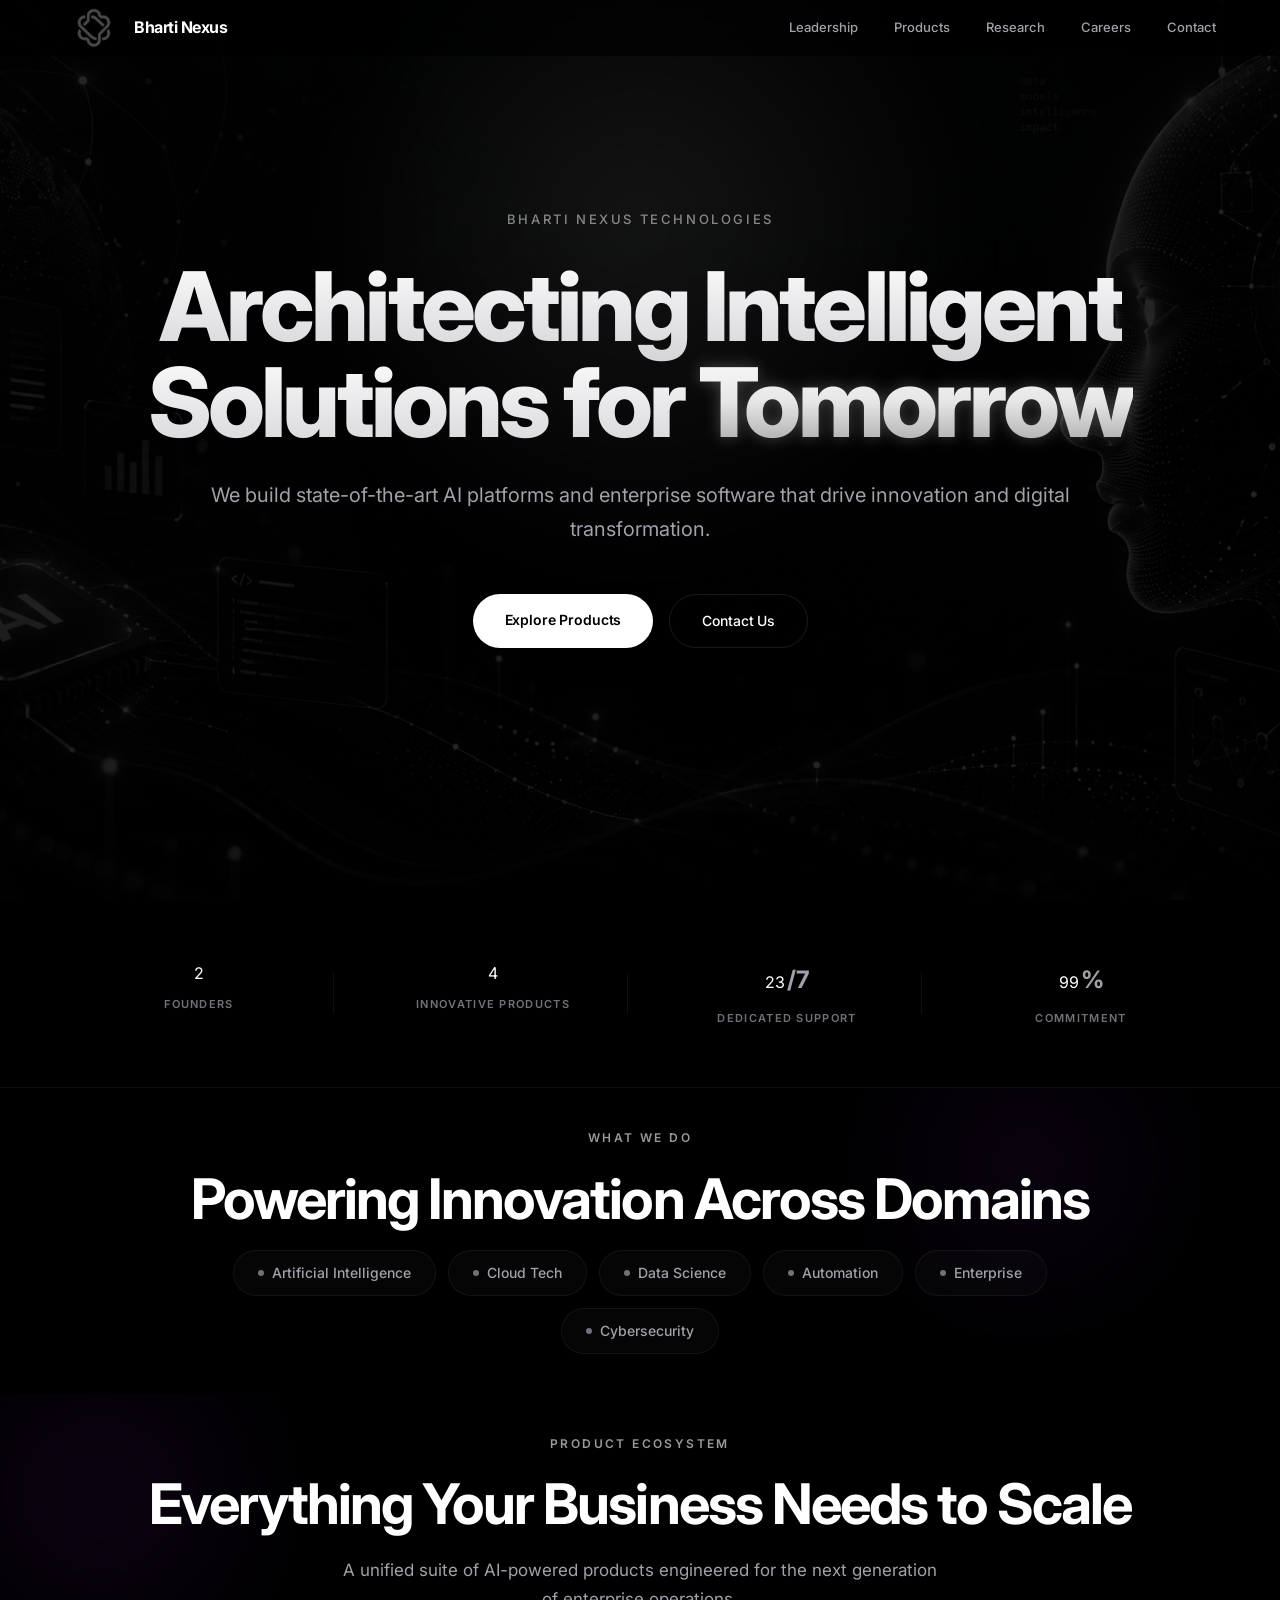
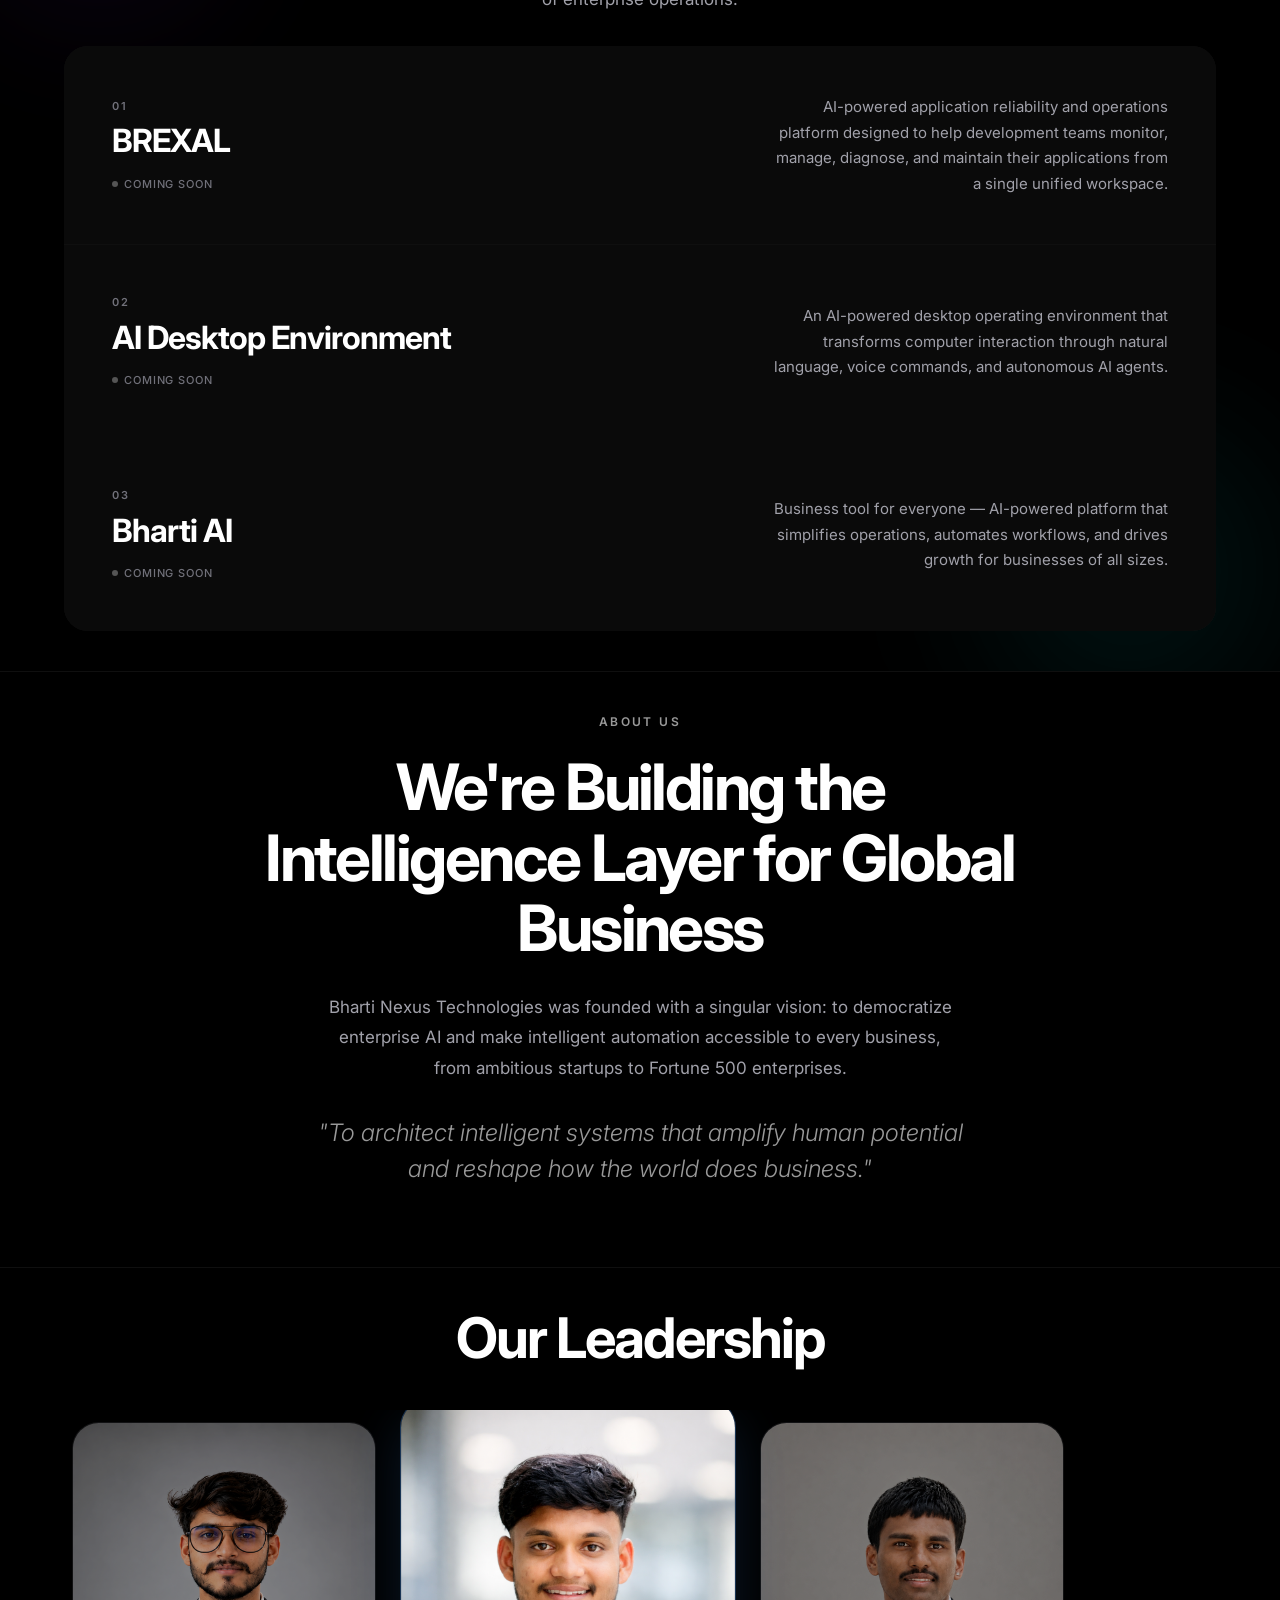
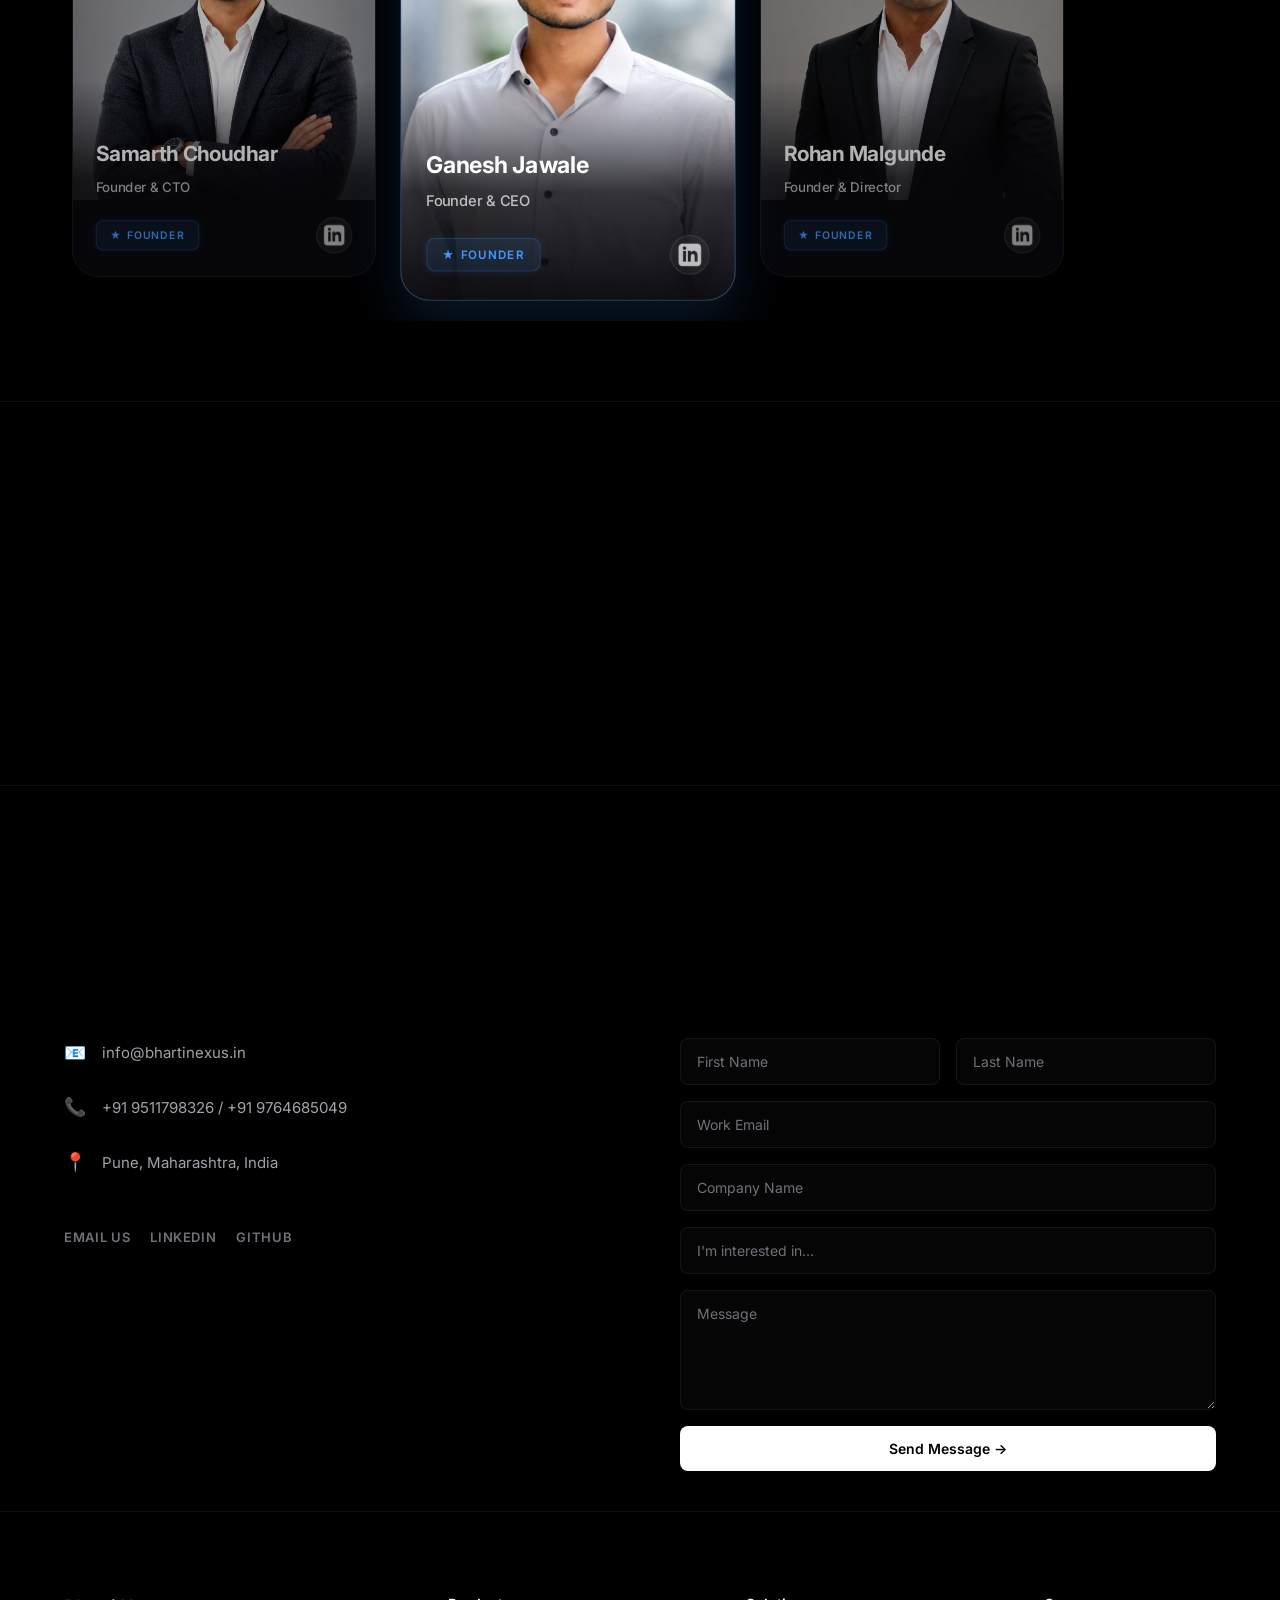
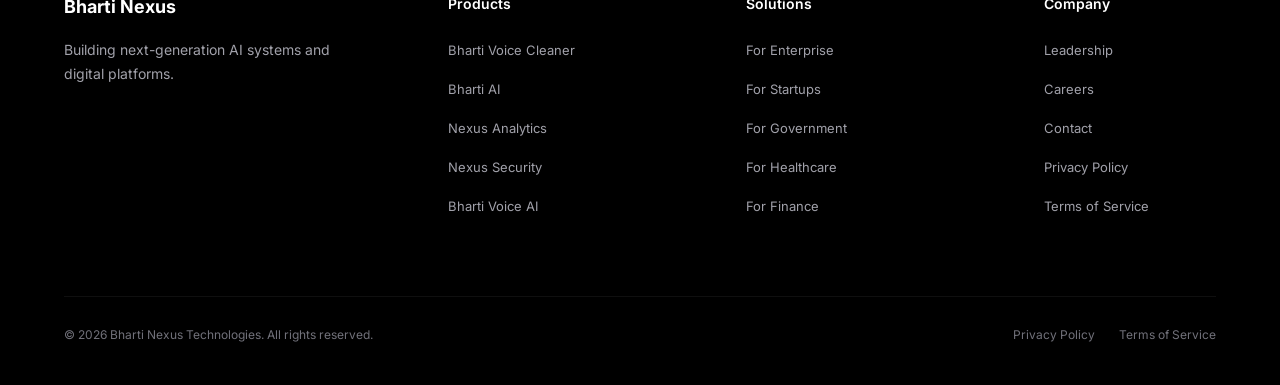
==== index.html @ fa018101 "Optimize SEO for AI Integrated OS research" ====
<!DOCTYPE html>
<html lang="en">
<head>
  <meta charset="UTF-8">
  <meta name="viewport" content="width=device-width, initial-scale=1.0">
  <title>Bharti Nexus Technologies | Best Startup Company in Pune for Project Development</title>
  <meta name="description" content="Bharti Nexus Technologies is a pioneering AI startup company in Pune, India, known for project development, enterprise software, and groundbreaking research on an AI Integrated OS (AI as an OS). Founded by Ganesh Jawale, Samarth Choudhar, and Rohan Malgunde.">
  <meta name="keywords" content="Best startup company in Pune for project development, Bharti Nexus Technologies, IT company in Pune, AI startup Pune, enterprise software, AI Integrated OS, AI as an OS, operating system research, custom software development Pune, Ganesh Jawale, Samarth Choudhar, Rohan Malgunde">
  <meta name="author" content="Bharti Nexus Technologies">

  <!-- Open Graph / Social Media -->
  <meta property="og:type" content="website">
  <meta property="og:url" content="https://bhartinexus.in/">
  <meta property="og:title" content="Bharti Nexus Technologies | Best Startup Company in Pune for Project Development">
  <meta property="og:description" content="Bharti Nexus Technologies is the best startup company in Pune for project development, intelligent systems, and next-generation AI platforms.">
  <meta property="og:image" content="https://bhartinexus.in/assets/images/logo.png?v=3">

  <!-- JSON-LD Structured Data for Google Knowledge Graph -->
  <script type="application/ld+json">
  {
    "@context": "https://schema.org",
    "@type": "Organization",
    "name": "Bharti Nexus Technologies",
    "alternateName": "Bharti Nexus",
    "url": "https://bhartinexus.in",
    "logo": "https://bhartinexus.in/assets/images/logo.png?v=3",
    "description": "Leading enterprise AI startup and technology company building intelligent systems and actively researching the concept of an AI Integrated OS (AI as an OS).",
    "contactPoint": {
      "@type": "ContactPoint",
      "email": "info@bhartinexus.in",
      "contactType": "customer service"
    },
    "founder": [
      {
        "@type": "Person",
        "name": "Samarth Choudhar",
        "jobTitle": "Founder & CTO",
        "sameAs": "https://www.linkedin.com/in/samarth-choudhar-516b692b3"
      },
      {
        "@type": "Person",
        "name": "Ganesh Jawale",
        "jobTitle": "Founder & CEO",
        "sameAs": "https://www.linkedin.com/in/ganesh-jawale-aa319432a"
      },
      {
        "@type": "Person",
        "name": "Rohan Malgunde",
        "jobTitle": "Founder & Director",
        "sameAs": "https://www.linkedin.com/in/rohan-malgunde-6b08a5316"
      }
    ]
  }
  </script>

  <link rel="preconnect" href="https://fonts.googleapis.com">
  <link rel="preconnect" href="https://fonts.gstatic.com" crossorigin>
  <link href="https://fonts.googleapis.com/css2?family=Inter:wght@300;400;500;600;700;800&display=swap" rel="stylesheet">
  
  
  <link rel="stylesheet" href="assets/css/index.css?v=18">
  <script src="http://localhost:5000/static/js/nexvora.js"></script>
  <script>
    window.Nexvora.init({
      clientKey: '4a49dcf3-ab3e-4690-90d3-33f3501750d4',
      endpoint: 'http://localhost:5000/api/ingest/error'
    });
  </script>
</head>
<body>

  
  <div class="loader-container" id="loader">
    <div class="loader-glow"></div>
    <div class="loader-logo">Bharti Nexus Technologies</div>
  </div>

  
  <canvas id="particle-canvas"></canvas>

  
  <nav id="navbar">
    <div class="nav-container">
      <a href="#" class="nav-brand">
        <img src="assets/images/logo.png?v=3" alt="Bharti Nexus Logo" class="nav-logo">
        Bharti Nexus
      </a>
      <div class="nav-links">
        <a href="about.html">Leadership</a>
        <a href="#products">Products</a>
        <a href="research.html">Research</a>
        <a href="#careers">Careers</a>
        <a href="#contact">Contact</a>
      </div>
      <button class="mobile-menu-btn" id="mobile-btn" aria-label="Toggle Navigation Menu">
        <div class="hamburger-line"></div>
        <div class="hamburger-line"></div>
      </button>
    </div>
  </nav>

  
  <div class="mobile-menu" id="mobile-menu">
    <a href="about.html" class="mobile-link">Leadership</a>
    <a href="#products" class="mobile-link">Products</a>
    <a href="research.html" class="mobile-link">Research</a>
    <a href="#careers" class="mobile-link">Careers</a>
    <a href="#contact" class="mobile-link">Contact</a>
  </div>

  
  <section id="hero">
    <div class="hero-glow"></div>
    <div class="hero-content">
      <p class="hero-eyebrow">Bharti Nexus Technologies</p>
      <h1 class="hero-headline"><span class="text-gradient">Architecting Intelligent</span><br><span class="text-gradient">Solutions for </span><span class="text-accent">Tomorrow</span></h1>
      <p class="hero-subline">We build state-of-the-art AI platforms and enterprise software that drive innovation and digital transformation.</p>
      <div class="hero-buttons">
        <a href="#products" class="btn-primary">Explore Products</a>
        <a href="mailto:info@bhartinexus.in" class="btn-secondary">Contact Us</a>
      </div>
    </div>
  </section>

  
  <section id="stats" style="padding-top: 60px; padding-bottom: 60px;">
    <div class="container">
      <div class="stats-grid">
        <div class="stat-item reveal">
          <div class="stat-value">
            <span class="stat-number" data-target="3">0</span>
          </div>
          <div class="stat-label">FOUNDERS</div>
        </div>
        <div class="stat-item reveal">
          <div class="stat-value">
            <span class="stat-number" data-target="5">0</span>
          </div>
          <div class="stat-label">INNOVATIVE PRODUCTS</div>
        </div>
        <div class="stat-item reveal">
          <div class="stat-value">
            <span class="stat-number" data-target="24">0</span><span class="stat-suffix">/7</span>
          </div>
          <div class="stat-label">DEDICATED SUPPORT</div>
        </div>
        <div class="stat-item reveal">
          <div class="stat-value">
            <span class="stat-number" data-target="100">0</span><span class="stat-suffix">%</span>
          </div>
          <div class="stat-label">COMMITMENT</div>
        </div>
      </div>
    </div>
  </section>

  
  <section id="domains" style="position: relative; overflow: hidden;">
    <div class="floating-orb orb-1" style="width: 250px; height: 250px; top: -50px; right: 10%; left: auto;"></div>
    <div class="container" style="position: relative; z-index: 1;">
      <div class="eyebrow reveal">What We Do</div>
      <h2 class="section-headline reveal">Powering Innovation Across Domains</h2>
      <div class="domains-wrapper reveal">
        <div class="domain-pill"><span class="cap-dot"></span> Artificial Intelligence</div>
        <div class="domain-pill"><span class="cap-dot"></span> Cloud Tech</div>
        <div class="domain-pill"><span class="cap-dot"></span> Data Science</div>
        <div class="domain-pill"><span class="cap-dot"></span> Automation</div>
        <div class="domain-pill"><span class="cap-dot"></span> Enterprise</div>
        <div class="domain-pill"><span class="cap-dot"></span> Cybersecurity</div>
      </div>
    </div>
  </section>

  
  <section id="products" style="position: relative; overflow: hidden;">
    <div class="floating-orb orb-1"></div>
    <div class="floating-orb orb-2"></div>
    <div class="container" style="position: relative; z-index: 1;">
      <div class="eyebrow reveal">Product Ecosystem</div>
      <h2 class="section-headline reveal">Everything Your Business Needs to Scale</h2>
      <p class="section-subtext reveal">A unified suite of AI-powered products engineered for the next generation of enterprise operations.</p>
      
      <div class="products-showcase">
          <div class="product-row reveal">
            <div class="product-left">
              <div class="product-number">01</div>
              <div class="product-name">BREXAL</div>
              <div class="product-tag"><span class="product-tag-dot"></span> Coming Soon</div>
            </div>
            <div class="product-right">
              <p>AI-powered application reliability and operations platform designed to help development teams monitor, manage, diagnose, and maintain their applications from a single unified workspace.</p>
            </div>
          </div>
          <div class="product-row reveal">
            <div class="product-left">
              <div class="product-number">02</div>
              <div class="product-name">AI Desktop Environment</div>
              <div class="product-tag"><span class="product-tag-dot"></span> Coming Soon</div>
            </div>
            <div class="product-right">
              <p>An AI-powered desktop operating environment that transforms computer interaction through natural language, voice commands, and autonomous AI agents.</p>
            </div>
          </div>
          <div class="product-row reveal">
            <div class="product-left">
              <div class="product-number">03</div>
              <div class="product-name">Bharti AI</div>
              <div class="product-tag"><span class="product-tag-dot"></span> Coming Soon</div>
            </div>
            <div class="product-right">
              <p>Business tool for everyone — AI-powered platform that simplifies operations, automates workflows, and drives growth for businesses of all sizes.</p>
            </div>
          </div>
        </div>
      </div>
    </section>

  
  <section id="about">
    <div class="container">
      <div class="eyebrow reveal">About Us</div>
      <h2 class="about-headline reveal">We're Building the Intelligence Layer for Global Business</h2>
      
      <p class="about-body reveal">
        Bharti Nexus Technologies was founded with a singular vision: to democratize enterprise AI and make intelligent automation accessible to every business, from ambitious startups to Fortune 500 enterprises.
      </p>
      
      <blockquote class="mission-quote reveal">
        "To architect intelligent systems that amplify human potential<br>and reshape how the world does business."
      </blockquote>
      

    </div>
  </section>

  <section id="leadership" style="padding-bottom: 80px;">
    <div class="container">
      <h2 class="section-headline reveal" style="text-align: center; margin-bottom: 40px;">Our Leadership</h2>
      <div class="mobile-leadership-progress">
        <span class="current">01</span> &nbsp;/&nbsp; <span class="total">03</span>
      </div>
      <div class="leaders-carousel reveal" id="leaders-container">
        <div class="leader-card">
          <img src="assets/images/samarth.png?v=2" alt="Samarth Choudhar - Founder & CTO of Bharti Nexus Technologies" class="leader-img">
          <div class="leader-info-overlay">
            <h3 class="leader-name">Samarth Choudhar</h3>
            <p class="leader-title">Founder & CTO</p>
            <div class="leader-bottom-row">
              <div class="leader-badge">★ Founder</div>
              <a href="https://www.linkedin.com/in/samarth-choudhar-516b692b3" target="_blank" class="linkedin-icon" aria-label="Samarth Choudhar LinkedIn Profile">
                <svg width="22" height="22" viewBox="0 0 24 24" fill="currentColor"><path d="M19 0h-14c-2.761 0-5 2.239-5 5v14c0 2.761 2.239 5 5 5h14c2.762 0 5-2.239 5-5v-14c0-2.761-2.238-5-5-5zm-11 19h-3v-11h3v11zm-1.5-12.268c-.966 0-1.75-.79-1.75-1.764s.784-1.764 1.75-1.764 1.75.79 1.75 1.764-.783 1.764-1.75 1.764zm13.5 12.268h-3v-5.604c0-3.368-4-3.113-4 0v5.604h-3v-11h3v1.765c1.396-2.586 7-2.777 7 2.476v6.759z"/></svg>
              </a>
            </div>
          </div>
        </div>
        <div class="leader-card">
          <img src="assets/images/ganesh.png" alt="Ganesh Jawale - Founder & CEO of Bharti Nexus Technologies" class="leader-img">
          <div class="leader-info-overlay">
            <h3 class="leader-name">Ganesh Jawale</h3>
            <p class="leader-title">Founder & CEO</p>
            <div class="leader-bottom-row">
              <div class="leader-badge">★ Founder</div>
              <a href="https://www.linkedin.com/in/ganesh-jawale-aa319432a" target="_blank" class="linkedin-icon" aria-label="Ganesh Jawale LinkedIn Profile">
                <svg width="22" height="22" viewBox="0 0 24 24" fill="currentColor"><path d="M19 0h-14c-2.761 0-5 2.239-5 5v14c0 2.761 2.239 5 5 5h14c2.762 0 5-2.239 5-5v-14c0-2.761-2.238-5-5-5zm-11 19h-3v-11h3v11zm-1.5-12.268c-.966 0-1.75-.79-1.75-1.764s.784-1.764 1.75-1.764 1.75.79 1.75 1.764-.783 1.764-1.75 1.764zm13.5 12.268h-3v-5.604c0-3.368-4-3.113-4 0v5.604h-3v-11h3v1.765c1.396-2.586 7-2.777 7 2.476v6.759z"/></svg>
              </a>
            </div>
          </div>
        </div>
        <div class="leader-card">
          <img src="assets/images/rohan.png?v=2" alt="Rohan Malgunde - Founder & Director of Bharti Nexus Technologies" class="leader-img">
          <div class="leader-info-overlay">
            <h3 class="leader-name">Rohan Malgunde</h3>
            <p class="leader-title">Founder & Director</p>
            <div class="leader-bottom-row">
              <div class="leader-badge">★ Founder</div>
              <a href="https://www.linkedin.com/in/rohan-malgunde-6b08a5316" target="_blank" class="linkedin-icon" aria-label="Rohan Malgunde LinkedIn Profile">
                <svg width="22" height="22" viewBox="0 0 24 24" fill="currentColor"><path d="M19 0h-14c-2.761 0-5 2.239-5 5v14c0 2.761 2.239 5 5 5h14c2.762 0 5-2.239 5-5v-14c0-2.761-2.238-5-5-5zm-11 19h-3v-11h3v11zm-1.5-12.268c-.966 0-1.75-.79-1.75-1.764s.784-1.764 1.75-1.764 1.75.79 1.75 1.764-.783 1.764-1.75 1.764zm13.5 12.268h-3v-5.604c0-3.368-4-3.113-4 0v5.604h-3v-11h3v1.765c1.396-2.586 7-2.777 7 2.476v6.759z"/></svg>
              </a>
            </div>
          </div>
        </div>
      </div>
    </div>
  </section>

  
  <section id="careers">
    <div class="container">
      <h2 class="section-headline reveal">Join the Revolution</h2>
      <p class="section-subtext reveal">We're hiring exceptional talent who want to work on the hardest and most impactful problems in AI & technology.</p>
      
      <div class="reveal">
        <a href="mailto:info@bhartinexus.in?subject=Careers%20Inquiry" class="careers-cta">View Open Roles →</a>
      </div>
    </div>
  </section>

  
  <section id="contact">
    <div class="container">
      <div class="eyebrow reveal">Contact Us</div>
      <h2 class="section-headline reveal">Let's Build Something Extraordinary</h2>
      <p class="section-subtext reveal">Our enterprise team is ready to understand your needs and design a solution that delivers results.</p>
      
      <div class="contact-grid">
        <div class="contact-info reveal">
          <div class="contact-item">
            <span class="contact-icon">📧</span>
            <span>info@bhartinexus.in</span>
          </div>
          <div class="contact-item">
            <span class="contact-icon">📞</span>
            <span>+91 9511798326 / +91 9764685049</span>
          </div>
          <div class="contact-item">
            <span class="contact-icon">📍</span>
            <span>Pune, Maharashtra, India</span>
          </div>
          
          <div class="social-links">
            <a href="mailto:info@bhartinexus.in">Email Us</a>
            <a href="https://www.linkedin.com/in/samarth-choudhar-516b692b3" target="_blank">LinkedIn</a>
            <a href="https://github.com/samarth3394" target="_blank">GitHub</a>
          </div>
        </div>
        
        <div class="contact-form reveal">
          <div class="form-row">
            <input type="text" id="cf-fname" placeholder="First Name">
            <input type="text" id="cf-lname" placeholder="Last Name">
          </div>
          <input type="email" id="cf-email" placeholder="Work Email">
          <input type="text" id="cf-company" placeholder="Company Name">
          <select id="cf-interest">
            <option value="" disabled selected>I'm interested in...</option>
            <option value="AI Solutions">AI Solutions</option>
            <option value="Cloud Tech">Cloud Tech</option>
            <option value="Web/App Development">Web/App Development</option>
            <option value="Other">Other</option>
          </select>
          <textarea id="cf-message" placeholder="Message"></textarea>
          <button class="submit-btn" onclick="sendEmail()">Send Message →</button>
        </div>
      </div>
    </div>
  </section>

  
  <footer id="footer">
    <div class="container">
      <div class="footer-grid">
        <div class="footer-brand reveal">
          <span class="logo">Bharti Nexus</span>
          <p class="footer-tagline">Building next-generation AI systems and digital platforms.</p>

        </div>
        
        <div class="footer-col reveal" style="transition-delay: 0.1s;">
          <h4 class="footer-col-title">Products</h4>
          <ul class="footer-links">
            <li><a href="#products">Bharti Voice Cleaner</a></li>
            <li><a href="#products">Bharti AI</a></li>
            <li><a href="#products">Nexus Analytics</a></li>
            <li><a href="#products">Nexus Security</a></li>
            <li><a href="#products">Bharti Voice AI</a></li>
          </ul>
        </div>
        
        <div class="footer-col reveal" style="transition-delay: 0.2s;">
          <h4 class="footer-col-title">Solutions</h4>
          <ul class="footer-links">
            <li><a href="#capabilities">For Enterprise</a></li>
            <li><a href="#capabilities">For Startups</a></li>
            <li><a href="#capabilities">For Government</a></li>
            <li><a href="#capabilities">For Healthcare</a></li>
            <li><a href="#capabilities">For Finance</a></li>
          </ul>
        </div>
        
        <div class="footer-col reveal" style="transition-delay: 0.3s;">
          <h4 class="footer-col-title">Company</h4>
          <ul class="footer-links">
            <li><a href="about.html">Leadership</a></li>
            <li><a href="#careers">Careers</a></li>
            <li><a href="#contact">Contact</a></li>
            <li><a href="privacy.html">Privacy Policy</a></li>
            <li><a href="terms.html">Terms of Service</a></li>
          </ul>
        </div>
      </div>
      
      <div class="footer-bottom reveal">
        <div>© 2026 Bharti Nexus Technologies. All rights reserved.</div>
        <div class="footer-bottom-links">
          <a href="privacy.html">Privacy Policy</a>
          <a href="terms.html">Terms of Service</a>
        </div>

      </div>
    </div>
  </footer>

  
  
  <script src="assets/js/index.js"></script>
  <script>
    // Section Snap Scroll Animations
    document.addEventListener("DOMContentLoaded", () => {
      const sections = document.querySelectorAll('section');
      
      const snapObserver = new IntersectionObserver((entries) => {
        entries.forEach(entry => {
          if (entry.isIntersecting) {
            entry.target.classList.add('snap-visible');
          }
        });
      }, {
        threshold: 0.3
      });

      sections.forEach(s => snapObserver.observe(s));

      // Mobile Leadership Scroll Animation & Progress
      const cards = document.querySelectorAll('#leaders-container .leader-card');
      const progressCurrent = document.querySelector('.mobile-leadership-progress .current');
      
      if (!cards.length || !progressCurrent) return;

      const leaderObserver = new IntersectionObserver((entries) => {
        entries.forEach(entry => {
          if (entry.isIntersecting) {
            entry.target.classList.add('mobile-active');
            const index = Array.from(cards).indexOf(entry.target) + 1;
            progressCurrent.textContent = index.toString().padStart(2, '0');
          } else {
            entry.target.classList.remove('mobile-active');
          }
        });
      }, {
        root: document.getElementById('leaders-container'),
        threshold: 0.6
      });

      cards.forEach(card => leaderObserver.observe(card));
    });
  </script>
</body>
</html>
---- assets/css/index.css ----
* { margin: 0; padding: 0; box-sizing: border-box; }
    html { 
      scroll-behavior: smooth; 
    }
    body {
      background-color: #000000;
      color: #FFFFFF;
      font-family: 'Inter', -apple-system, BlinkMacSystemFont, sans-serif;
      overflow-x: hidden;
      line-height: 1.7;
      font-size: 16px;
      -webkit-font-smoothing: antialiased;
      -moz-osx-font-smoothing: grayscale;
    }

    
    :root {
      --accent: #ffffff;
      --accent-dim: rgba(255, 255, 255, 0.08);
      --accent-glow: rgba(255, 255, 255, 0.15);
      --surface-1: rgba(255,255,255,0.02);
      --surface-2: rgba(255,255,255,0.04);
      --surface-3: rgba(255,255,255,0.06);
      --border-1: rgba(255,255,255,0.06);
      --border-2: rgba(255,255,255,0.1);
      --border-3: rgba(255,255,255,0.18);
      --text-primary: #ffffff;
      --text-secondary: #a1a1aa;
      --text-tertiary: #71717a;
      --radius-sm: 8px;
      --radius-md: 12px;
      --radius-lg: 16px;
      --radius-xl: 24px;
      --transition-fast: 0.2s cubic-bezier(0.4, 0, 0.2, 1);
      --transition-smooth: 0.4s cubic-bezier(0.4, 0, 0.2, 1);
      --transition-spring: 0.5s cubic-bezier(0.175, 0.885, 0.32, 1.275);
    }

    
    .container {
      max-width: 1200px;
      margin: 0 auto;
      padding: 0 24px;
    }
    section {
      padding: 40px 0;
      position: relative;
    }
    @media (max-width: 768px) {
      section { padding: 30px 0; }
    }

    /* Section scroll-triggered animations */
    @keyframes snapFadeZoom {
      from { opacity: 0; transform: scale(0.92); }
      to { opacity: 1; transform: scale(1); }
    }
    @keyframes snapSlideLeft {
      from { opacity: 0; transform: translateX(-60px); }
      to { opacity: 1; transform: translateX(0); }
    }
    @keyframes snapSlideUp {
      from { opacity: 0; transform: translateY(50px); }
      to { opacity: 1; transform: translateY(0); }
    }
    @keyframes snapStagger {
      from { opacity: 0; transform: translateY(30px) scale(0.95); }
      to { opacity: 1; transform: translateY(0) scale(1); }
    }

    section .container {
      opacity: 0;
      transition: opacity 0.1s;
    }
    section.snap-visible .container {
      opacity: 1;
    }

    /* Hero: fade + zoom */
    #hero.snap-visible .hero-content {
      animation: snapFadeZoom 0.8s cubic-bezier(0.16, 1, 0.3, 1) forwards;
    }

    /* About: slide from left */
    #about.snap-visible .container {
      animation: snapSlideLeft 0.8s cubic-bezier(0.16, 1, 0.3, 1) forwards;
    }

    /* Products: stagger cards */
    #products.snap-visible .product-row {
      animation: snapStagger 0.7s cubic-bezier(0.16, 1, 0.3, 1) forwards;
    }
    #products.snap-visible .product-row:nth-child(2) { animation-delay: 0.1s; }
    #products.snap-visible .product-row:nth-child(3) { animation-delay: 0.2s; }
    #products.snap-visible .product-row:nth-child(4) { animation-delay: 0.3s; }
    #products.snap-visible .product-row:nth-child(5) { animation-delay: 0.4s; }

    /* Domains: slide up */
    #domains.snap-visible .container {
      animation: snapSlideUp 0.8s cubic-bezier(0.16, 1, 0.3, 1) forwards;
    }

    /* Leadership: scale up */
    #leadership.snap-visible .container {
      animation: snapFadeZoom 0.8s cubic-bezier(0.16, 1, 0.3, 1) forwards;
    }

    /* Contact: fade up */
    #contact.snap-visible .container {
      animation: snapSlideUp 0.8s cubic-bezier(0.16, 1, 0.3, 1) forwards;
    }

    /* Careers: fade up */
    #careers.snap-visible .container {
      animation: snapSlideUp 0.7s cubic-bezier(0.16, 1, 0.3, 1) forwards;
    }

    /* Stats: fade zoom */
    #stats.snap-visible .container {
      animation: snapFadeZoom 0.7s cubic-bezier(0.16, 1, 0.3, 1) forwards;
    }



    
    .eyebrow {
      font-size: 12px;
      font-weight: 600;
      letter-spacing: 0.2em;
      text-transform: uppercase;
      color: #999999;
      margin-bottom: 20px;
      text-align: center;
    }
    .section-headline {
      font-size: clamp(36px, 5vw, 56px);
      font-weight: 700;
      letter-spacing: -0.035em;
      line-height: 1.1;
      text-align: center;
      margin-bottom: 20px;
      color: var(--text-primary);
    }
    .section-subtext {
      font-size: 17px;
      color: var(--text-secondary);
      text-align: center;
      max-width: 600px;
      margin: 0 auto 32px auto;
      line-height: 1.7;
    }

    
    .reveal {
      opacity: 0;
      transform: translateY(40px);
      transition: opacity 0.8s cubic-bezier(0.16, 1, 0.3, 1), 
                  transform 0.8s cubic-bezier(0.16, 1, 0.3, 1);
    }
    .reveal.visible {
      opacity: 1;
      transform: translateY(0);
    }
    .reveal-scale {
      opacity: 0;
      transform: scale(0.95) translateY(20px);
      transition: opacity 0.8s cubic-bezier(0.16, 1, 0.3, 1), 
                  transform 0.8s cubic-bezier(0.16, 1, 0.3, 1);
    }
    .reveal-scale.visible {
      opacity: 1;
      transform: scale(1) translateY(0);
    }

    
    .loader-container {
      position: fixed;
      top: 0; left: 0;
      width: 100%; height: 100%;
      background-color: #000;
      z-index: 9999;
      display: flex;
      flex-direction: column;
      justify-content: center;
      align-items: center;
      transition: opacity 0.6s ease-out, visibility 0.6s ease-out;
    }
    .loader-container.hidden {
      opacity: 0;
      visibility: hidden;
    }
    .loader-glow {
      position: absolute;
      width: 300px; height: 300px;
      background: radial-gradient(circle, var(--accent-glow) 0%, transparent 70%);
      border-radius: 50%;
      filter: blur(60px);
      opacity: 0;
      animation: loaderGlowPulse 2s ease-in-out infinite, loaderFadeIn 0.6s ease-out forwards;
    }
    .loader-logo {
      font-size: clamp(24px, 5vw, 40px);
      font-weight: 800;
      letter-spacing: -0.05em;
      color: #fff;
      margin-bottom: 12px;
      opacity: 0;
      animation: loaderFadeIn 0.6s ease-out 0.1s forwards;
      position: relative;
      z-index: 1;
      text-align: center;
      padding: 0 20px;
    }
    .loader-text {
      font-size: 13px;
      color: var(--text-tertiary);
      letter-spacing: 0.25em;
      text-transform: uppercase;
      opacity: 0;
      animation: loaderFadeIn 0.6s ease-out 0.3s forwards;
      position: relative;
      z-index: 1;
    }
    @keyframes loaderFadeIn {
      0% { opacity: 0; transform: translateY(10px); }
      100% { opacity: 1; transform: translateY(0); }
    }
    @keyframes loaderGlowPulse {
      0%, 100% { transform: scale(1); opacity: 0.4; }
      50% { transform: scale(1.2); opacity: 0.7; }
    }

    
    #particle-canvas {
      position: fixed;
      top: 0; left: 0;
      width: 100%; height: 100%;
      z-index: 0;
      pointer-events: none;
    }

    
    #navbar {
      position: fixed;
      top: 0; left: 0;
      width: 100%;
      height: 56px;
      z-index: 1000;
      background: rgba(0,0,0,0.6);
      backdrop-filter: saturate(180%) blur(20px);
      -webkit-backdrop-filter: saturate(180%) blur(20px);
      border-bottom: 1px solid transparent;
      transition: background var(--transition-fast), border-color var(--transition-fast);
    }
    #navbar.scrolled {
      background: rgba(0,0,0,0.85);
      border-bottom-color: var(--border-1);
    }
    .nav-container {
      display: flex;
      justify-content: space-between;
      align-items: center;
      max-width: 1200px;
      height: 100%;
      margin: 0 auto;
      padding: 0 24px;
    }
    .nav-brand {
      display: flex;
      align-items: center;
      gap: 10px;
      font-size: 16px;
      font-weight: 700;
      color: #fff;
      text-decoration: none;
      letter-spacing: -0.03em;
    }
    .nav-logo {
      height: 60px;
      width: auto;
      object-fit: contain;
      flex-shrink: 0;
      display: block;
      filter: invert(1);
      mix-blend-mode: screen;
    }
    .nav-links {
      display: flex;
      align-items: center;
      gap: 36px;
    }
    .nav-links a {
      color: var(--text-secondary);
      text-decoration: none;
      font-size: 13px;
      font-weight: 500;
      transition: color var(--transition-fast);
    }
    .nav-links a:hover { color: #fff; }

    
    .mobile-menu-btn {
      display: none;
      background: none;
      border: none;
      cursor: pointer;
      z-index: 1001;
      padding: 8px;
    }
    .hamburger-line {
      width: 20px;
      height: 1.5px;
      background: #fff;
      margin: 5px 0;
      transition: all 0.3s ease;
      border-radius: 2px;
    }
    .mobile-menu {
      position: fixed;
      inset: 0;
      background: rgba(0,0,0,0.98);
      z-index: 999;
      display: flex;
      flex-direction: column;
      justify-content: center;
      align-items: center;
      gap: 32px;
      opacity: 0;
      pointer-events: none;
      transition: opacity 0.4s ease;
    }
    .mobile-menu.open {
      opacity: 1;
      pointer-events: all;
    }
    .mobile-menu a {
      color: #fff;
      text-decoration: none;
      font-size: 28px;
      font-weight: 600;
      letter-spacing: -0.02em;
    }
    @media (max-width: 768px) {
      .nav-links { display: none; }
      .mobile-menu-btn { display: block; }
    }

    
    #hero {
      min-height: 100vh;
      display: flex;
      flex-direction: column;
      justify-content: center;
      align-items: center;
      position: relative;
      padding-top: 56px;
      overflow: hidden;
      background: url('../images/hero-bg.png?v=3') center/cover no-repeat !important;
      background-size: cover !important;
      background-position: center !important;
      background-attachment: fixed !important;
    }
    #hero::before {
      content: '';
      position: absolute;
      inset: 0;
      background: rgba(0, 0, 0, 0.85) !important;
      z-index: 0;
    }
    .hero-glow {
      position: absolute;
      top: 25%;
      left: 50%;
      transform: translate(-50%, -50%);
      width: 700px;
      height: 700px;
      max-width: 100%;
      background: radial-gradient(circle, rgba(255,255,255,0.08) 0%, rgba(255,255,255,0.03) 40%, transparent 70%);
      z-index: 0;
      pointer-events: none;
      filter: blur(40px);
    }
    .hero-content {
      display: flex;
      flex-direction: column;
      align-items: center;
      justify-content: center;
      text-align: center;
      padding: 0 24px;
      margin-bottom: 60px;
      position: relative;
      z-index: 1;
    }
    .hero-eyebrow {
      font-size: 13px;
      font-weight: 500;
      letter-spacing: 0.2em;
      color: rgba(255,255,255,0.5);
      text-transform: uppercase;
      margin-bottom: 28px;
      opacity: 0;
      animation: heroFadeUp 0.8s ease-out 0.4s forwards;
    }
    .hero-headline {
      font-size: clamp(44px, 8vw, 96px);
      font-weight: 800;
      letter-spacing: -0.04em;
      line-height: 1.0;
      margin: 0 0 28px;
      max-width: 1200px;
      opacity: 0;
      animation: heroFadeUp 0.8s ease-out 0.5s forwards;
    }
    .text-gradient {
      background: linear-gradient(180deg, #ffffff 0%, #d4d4d8 100%);
      -webkit-background-clip: text;
      -webkit-text-fill-color: transparent;
    }
    .text-accent {
      background: linear-gradient(180deg, #ffffff 0%, #e6e6e6 50%, #999999 100%);
      -webkit-background-clip: text;
      -webkit-text-fill-color: transparent;
      filter: drop-shadow(0 0 8px rgba(255, 255, 255, 0.25));
    }
    .hero-subline {
      font-size: clamp(16px, 2vw, 20px);
      color: var(--text-secondary);
      max-width: 900px;
      line-height: 1.7;
      margin: 0 0 48px;
      opacity: 0;
      animation: heroFadeUp 0.8s ease-out 0.6s forwards;
    }
    .hero-buttons {
      display: flex;
      gap: 16px;
      flex-wrap: wrap;
      justify-content: center;
      opacity: 0;
      animation: heroFadeUp 0.8s ease-out 0.7s forwards;
    }
    @keyframes heroFadeUp {
      0% { opacity: 0; transform: translateY(20px); }
      100% { opacity: 1; transform: translateY(0); }
    }

    
    .btn-primary {
      padding: 14px 32px;
      background: #fff;
      color: #000;
      font-size: 14px;
      font-weight: 600;
      border-radius: 980px;
      text-decoration: none;
      letter-spacing: -0.01em;
      transition: all var(--transition-fast);
    }
    .btn-primary:hover {
      opacity: 0.9;
      transform: translateY(-1px);
    }
    .btn-secondary {
      padding: 14px 32px;
      background: transparent;
      color: #fff;
      font-size: 14px;
      font-weight: 500;
      border-radius: 980px;
      text-decoration: none;
      border: 1px solid var(--border-2);
      letter-spacing: -0.01em;
      transition: all var(--transition-fast);
    }
    .btn-secondary:hover {
      background: var(--surface-2);
      border-color: var(--border-3);
      transform: translateY(-1px);
    }
    @media (max-width: 768px) {
      .hero-buttons { flex-direction: column; width: 100%; max-width: 300px; }
      .btn-primary, .btn-secondary { width: 100%; text-align: center; }
    }

    
    .hero-video-wrapper {
      position: relative;
      width: 80%;
      max-width: 1000px;
      aspect-ratio: 16 / 9;
      margin: 0 auto;
      border-radius: var(--radius-xl);
      overflow: hidden;
      background: #0a0a0a;
      box-shadow: 0 25px 80px rgba(0,0,0,0.6), 0 0 0 1px var(--border-1);
      z-index: 1;
      opacity: 0;
      animation: heroFadeUp 1s ease-out 0.8s forwards;
    }
    @media (max-width: 768px) {
      .hero-video-wrapper {
        width: 92%;
        border-radius: var(--radius-lg);
      }
    }
    .hero-video {
      width: 100%; height: 100%;
      position: absolute;
      top: 0; left: 0;
      object-fit: fill;
    }

    
    #stats {
      padding: 60px 0;
      border-bottom: 1px solid var(--border-1);
      position: relative;
      z-index: 1;
    }
    .stats-grid {
      display: grid;
      grid-template-columns: repeat(4, 1fr);
      gap: 24px;
    }
    .stat-item {
      text-align: center;
      position: relative;
    }
    .stat-item:not(:last-child)::after {
      content: '';
      position: absolute;
      right: 0;
      top: 20%;
      height: 60%;
      width: 1px;
      background: var(--border-1);
    }
    .stat-value {
      display: flex;
      justify-content: center;
      align-items: baseline;
      gap: 2px;
      margin-bottom: 8px;
    }
    .stat-number {
      font-size: 48px;
      font-weight: 700;
      color: #fff;
      font-variant-numeric: tabular-nums;
      line-height: 1.1;
    }
    .stat-suffix {
      font-size: 24px;
      font-weight: 700;
      color: var(--text-secondary);
    }
    .stat-label {
      font-size: 11px;
      font-weight: 600;
      color: var(--text-tertiary);
      letter-spacing: 0.12em;
      text-transform: uppercase;
    }
    @media (max-width: 768px) {
      .stats-grid { grid-template-columns: repeat(2, 1fr); gap: 40px 24px; }
      .stat-item:not(:last-child)::after { display: none; }
      .stat-number { font-size: 36px; }
    }

    
    .domains-wrapper {
      display: flex;
      flex-wrap: wrap;
      justify-content: center;
      gap: 12px;
      max-width: 900px;
      margin: 0 auto;
    }
    .domain-pill {
      background: var(--surface-1);
      border: 1px solid var(--border-1);
      border-radius: 980px;
      padding: 10px 24px;
      font-size: 14px;
      font-weight: 500;
      color: var(--text-secondary);
      transition: all var(--transition-fast);
      cursor: default;
      display: inline-flex;
      align-items: center;
      gap: 8px;
    }
    .domain-pill:hover {
      background: var(--surface-3);
      border-color: var(--border-2);
      color: #fff;
      transform: translateY(-2px);
    }
    .domain-pill:hover .cap-dot {
      background: #fff;
      box-shadow: 0 0 10px rgba(255, 255, 255, 0.8);
    }
    @media (max-width: 600px) {
      .domains-wrapper {
        gap: 6px;
      }
      .domain-pill {
        font-size: 12px;
        padding: 6px 12px;
        gap: 6px;
      }
    }

    
    .products-showcase {
      display: flex;
      flex-direction: column;
      gap: 1px;
      background: var(--border-1);
      border-radius: var(--radius-xl);
      overflow: hidden;
    }
    .product-row {
      display: grid;
      grid-template-columns: 1fr 1fr;
      gap: 0;
      background: #0a0a0a;
      padding: 48px 48px;
      transition: background var(--transition-smooth);
      cursor: default;
      position: relative;
      overflow: hidden;
    }
    .product-row::before {
      content: '';
      position: absolute;
      top: 0; left: 0;
      width: 100%; height: 100%;
      background: radial-gradient(ellipse at 0% 50%, var(--accent-dim) 0%, transparent 70%);
      opacity: 0;
      transition: opacity var(--transition-smooth);
    }
    .product-row:hover::before { opacity: 1; }
    .product-row:hover { background: #0d0d0d; }
    .product-left {
      display: flex;
      flex-direction: column;
      justify-content: center;
      gap: 8px;
    }
    .product-number {
      font-size: 11px;
      font-weight: 600;
      color: var(--text-tertiary);
      letter-spacing: 0.15em;
      text-transform: uppercase;
    }
    .product-name {
      font-size: 32px;
      font-weight: 700;
      color: #fff;
      letter-spacing: -0.03em;
      line-height: 1.1;
    }
    .product-tag {
      display: inline-flex;
      align-items: center;
      gap: 6px;
      font-size: 11px;
      font-weight: 500;
      letter-spacing: 0.08em;
      text-transform: uppercase;
      color: var(--text-tertiary);
      margin-top: 8px;
    }
    .product-tag-dot {
      width: 6px; height: 6px;
      border-radius: 50%;
      background: #555;
      animation: pulseDot 2s infinite;
    }
    .product-right {
      display: flex;
      align-items: center;
      justify-content: flex-end;
    }
    .product-right p {
      font-size: 15px;
      color: var(--text-secondary);
      line-height: 1.7;
      max-width: 400px;
      text-align: right;
    }
    @media (max-width: 768px) {
      .product-row { grid-template-columns: 1fr; padding: 36px 24px; gap: 16px; }
      .product-name { font-size: 24px; }
      .product-right p { text-align: left; max-width: 100%; font-size: 14px; }
    }

    @keyframes pulseDot {
      0% { box-shadow: 0 0 0 0 rgba(255, 255, 255, 0.4); }
      70% { box-shadow: 0 0 0 6px rgba(255, 255, 255, 0); }
      100% { box-shadow: 0 0 0 0 rgba(255, 255, 255, 0); }
    }
    @keyframes floatOrb {
      0% { transform: translateY(0) scale(1); }
      100% { transform: translateY(-40px) scale(1.05); }
    }
    .floating-orb {
      position: absolute;
      border-radius: 50%;
      filter: blur(80px);
      z-index: 0;
      animation: floatOrb 8s infinite ease-in-out alternate;
      pointer-events: none;
      opacity: 0.6;
    }
    .orb-1 {
      width: 300px; height: 300px;
      background: radial-gradient(circle, rgba(138,43,226,0.3) 0%, transparent 70%);
      top: -50px; left: -50px;
    }
    .orb-2 {
      width: 400px; height: 400px;
      background: radial-gradient(circle, rgba(0,255,255,0.2) 0%, transparent 70%);
      bottom: -100px; right: -50px;
      animation-duration: 12s;
    }

    
    .compact-capabilities {
      display: flex;
      flex-wrap: wrap;
      justify-content: center;
      gap: 12px;
      max-width: 900px;
      margin: 0 auto;
    }
    .cap-pill {
      display: inline-flex;
      align-items: center;
      gap: 10px;
      padding: 12px 24px;
      background: var(--surface-1);
      border: 1px solid var(--border-1);
      border-radius: 980px;
      font-size: 15px;
      font-weight: 500;
      color: var(--text-primary);
      transition: all var(--transition-fast);
      cursor: default;
    }
    .cap-dot {
      width: 6px;
      height: 6px;
      border-radius: 50%;
      background: var(--text-tertiary);
      transition: all var(--transition-fast);
      animation: pulseDot 2s infinite;
    }
    .cap-pill:hover {
      background: var(--surface-2);
      border-color: var(--border-2);
      transform: translateY(-2px);
    }
    .cap-pill:hover .cap-dot {
      background: #fff;
      box-shadow: 0 0 10px rgba(255, 255, 255, 0.8);
    }
    @media (max-width: 600px) {
      .compact-capabilities {
        gap: 6px;
      }
      .cap-pill {
        font-size: 12px;
        padding: 6px 12px;
        gap: 6px;
      }
      .cap-dot {
        width: 4px;
        height: 4px;
      }
    }

    
    #about {
      border-top: 1px solid var(--border-1);
      border-bottom: 1px solid var(--border-1);
    }
    .about-headline {
      font-size: clamp(36px, 5vw, 64px);
      text-align: center;
      font-weight: 700;
      letter-spacing: -0.04em;
      line-height: 1.1;
      margin-bottom: 28px;
      max-width: 800px;
      margin-left: auto;
      margin-right: auto;
    }
    .about-body {
      max-width: 640px;
      margin: 0 auto 32px auto;
      text-align: center;
      color: var(--text-secondary);
      font-size: 17px;
      line-height: 1.8;
    }
    .about-stats {
      display: flex;
      justify-content: center;
      gap: 56px;
      margin-bottom: 40px;
      flex-wrap: wrap;
    }
    .about-stat { text-align: center; }
    .about-stat-num {
      font-size: 44px;
      font-weight: 700;
      color: #fff;
      font-variant-numeric: tabular-nums;
    }
    .about-stat-label {
      font-size: 12px;
      color: var(--text-tertiary);
      text-transform: uppercase;
      letter-spacing: 0.12em;
      margin-top: 8px;
    }
    .mission-quote {
      font-size: 24px;
      font-style: italic;
      font-weight: 300;
      color: rgba(255,255,255,0.6);
      text-align: center;
      max-width: 700px;
      margin: 0 auto 40px auto;
      line-height: 1.5;
    }
    .principles-grid {
      display: grid;
      grid-template-columns: repeat(2, 1fr);
      gap: 32px 56px;
      max-width: 900px;
      margin: 0 auto;
    }
    .principle-item {
      padding: 24px 16px;
      border-left: 1px solid var(--border-1);
      transition: border-color var(--transition-fast), transform var(--transition-fast);
    }
    .principle-item:hover {
      border-left-color: var(--accent);
      transform: translateX(4px);
    }
    .principle-title {
      font-weight: 600;
      color: #fff;
      margin-bottom: 8px;
      font-size: 16px;
    }
    .principle-desc {
      color: var(--text-secondary);
      font-size: 14px;
      line-height: 1.7;
    }
    @media (max-width: 768px) {
      .principles-grid { grid-template-columns: 1fr; }
      .about-stats { gap: 32px; }
      .mission-quote { font-size: 20px; }
    }

    
    #why-us {
      border-top: 1px solid var(--border-1);
    }
    .features-grid {
      display: grid;
      grid-template-columns: repeat(4, 1fr);
      gap: 16px;
    }
    .feature-card {
      padding: 24px 16px;
      display: flex;
      flex-direction: column;
      gap: 14px;
      border-left: 1px solid var(--border-1);
      transition: all var(--transition-fast);
      position: relative;
    }
    .feature-card:hover {
      border-left-color: var(--accent);
      transform: translateX(4px);
    }
    .feature-card > * { position: relative; z-index: 1; }
    .feature-icon-wrapper {
      width: 44px;
      height: 44px;
      border-radius: var(--radius-md);
      background: rgba(255,255,255,0.1);
      border: 1px solid rgba(255,255,255,0.08);
      display: flex;
      align-items: center;
      justify-content: center;
      color: #fff;
      font-size: 18px;
      font-weight: 700;
      transition: all var(--transition-fast);
    }
    .feature-card:hover .feature-icon-wrapper {
      background: rgba(255,255,255,0.15);
      border-color: rgba(255,255,255,0.2);
    }
    .feature-title {
      font-size: 16px;
      font-weight: 600;
      color: #fff;
    }
    @media (max-width: 1024px) {
      .features-grid { grid-template-columns: repeat(2, 1fr); }
    }
    @media (max-width: 600px) {
      .features-grid { grid-template-columns: 1fr; }
    }

    
    .leaders-grid {
      display: grid;
      grid-template-columns: repeat(3, 1fr);
      gap: 24px;
    }
    .leader-card {
      position: relative;
      overflow: hidden;
      border-radius: 28px;
      border: 1px solid rgba(255, 255, 255, 0.08);
      background: rgba(20, 20, 25, 0.4);
      transition: all 0.5s cubic-bezier(0.4, 0, 0.2, 1);
      display: flex;
      flex-direction: column;
      box-shadow: 0 20px 40px rgba(0,0,0,0.4);
    }
    @media (min-width: 769px) {
      .leaders-carousel .leader-card:nth-child(1),
      .leaders-carousel .leader-card:nth-child(3) {
        transform: scale(0.95);
        opacity: 0.7;
      }
      .leaders-carousel .leader-card:nth-child(2) {
        transform: scale(1.05);
        z-index: 10;
        border-color: rgba(64, 153, 255, 0.3);
        box-shadow: 0 20px 50px rgba(64, 153, 255, 0.15), 0 0 20px rgba(64, 153, 255, 0.05) inset;
      }
      .leaders-carousel:hover .leader-card {
        transform: scale(0.95);
        opacity: 0.5;
        border-color: rgba(255, 255, 255, 0.08);
        box-shadow: 0 20px 40px rgba(0,0,0,0.4);
        z-index: 1;
      }
      .leaders-carousel .leader-card:hover {
        transform: scale(1.05) translateY(-10px);
        opacity: 1;
        border-color: rgba(64, 153, 255, 0.6);
        box-shadow: 0 20px 50px rgba(64, 153, 255, 0.2), 0 0 20px rgba(64, 153, 255, 0.1) inset;
        z-index: 20;
      }
    }
    .leader-img {
      width: 100%;
      height: auto;
      object-fit: cover;
      object-position: top;
      display: block;
      transition: transform 0.7s cubic-bezier(0.4, 0, 0.2, 1);
    }
    .leader-card:hover .leader-img {
      transform: scale(1.05);
    }
    .leader-info-overlay {
      position: absolute;
      bottom: 0;
      left: 0;
      width: 100%;
      padding: 60px 24px 24px;
      background: linear-gradient(to top, rgba(10,10,15,0.98) 0%, rgba(10,10,15,0.8) 50%, transparent 100%);
      text-align: left;
      z-index: 2;
    }
    .leader-name {
      color: #fff;
      font-size: 22px;
      font-weight: 700;
      margin-bottom: 4px;
      letter-spacing: -0.02em;
    }
    .leader-title {
      color: rgba(255,255,255,0.7);
      font-size: 14px;
      font-weight: 500;
      margin-bottom: 20px;
    }
    .leader-bottom-row {
      display: flex;
      justify-content: space-between;
      align-items: center;
    }
    .leader-badge {
      display: inline-block;
      font-size: 11px;
      text-transform: uppercase;
      letter-spacing: 0.12em;
      color: #4099ff;
      background: rgba(64, 153, 255, 0.1);
      padding: 6px 14px;
      border-radius: 8px;
      font-weight: 600;
      border: 1px solid rgba(64, 153, 255, 0.2);
      box-shadow: 0 0 10px rgba(64,153,255,0.1);
    }
    .linkedin-icon {
      color: rgba(255,255,255,0.7);
      text-decoration: none;
      transition: all 0.3s ease;
      display: flex;
      align-items: center;
      justify-content: center;
      width: 38px;
      height: 38px;
      border-radius: 50%;
      background: rgba(255, 255, 255, 0.05);
      border: 1px solid rgba(255, 255, 255, 0.1);
      backdrop-filter: blur(4px);
    }
    .linkedin-icon:hover { 
      color: #fff; 
      background: rgba(64, 153, 255, 0.2);
      border-color: rgba(64, 153, 255, 0.5);
      transform: translateY(-2px) scale(1.05);
      box-shadow: 0 5px 15px rgba(64,153,255,0.2);
    }
    @media (max-width: 1024px) {
      .leaders-grid { grid-template-columns: repeat(2, 1fr); }
    }
    @media (min-width: 769px) {
      .leaders-carousel {
        display: flex;
        overflow-x: auto;
        scroll-snap-type: x mandatory;
        scroll-behavior: smooth;
        -webkit-overflow-scrolling: touch;
        gap: 24px;
        padding-bottom: 32px;
        scrollbar-width: none;
      }
      .leaders-carousel::-webkit-scrollbar {
        display: none;
      }
      .leaders-carousel .leader-card {
        flex: 0 0 320px;
        scroll-snap-align: center;
      }
      .mobile-leadership-progress {
        display: none;
      }
    }
    @media (max-width: 768px) {
      .leaders-grid, .leaders-carousel { 
        display: flex;
        flex-direction: row;
        overflow-x: auto;
        overflow-y: hidden;
        scroll-snap-type: x mandatory;
        scroll-behavior: smooth;
        -webkit-overflow-scrolling: touch;
        gap: 16px;
        padding-bottom: 16px;
        margin: 0 -24px; 
        padding-left: 24px; 
        padding-right: 24px;
        scrollbar-width: none;
        position: relative;
      }
      .leaders-grid::-webkit-scrollbar, .leaders-carousel::-webkit-scrollbar {
        display: none;
      }
      .leaders-grid .leader-card, .leaders-carousel .leader-card { 
        flex: 0 0 85%;
        width: 85%;
        scroll-snap-align: center;
        transform-origin: center center;
        opacity: 0.5;
        transform: scale(0.92);
        transition: transform 0.7s cubic-bezier(0.16, 1, 0.3, 1), opacity 0.7s cubic-bezier(0.16, 1, 0.3, 1);
      }
      .leaders-grid .leader-card.mobile-active, .leaders-carousel .leader-card.mobile-active {
        opacity: 1;
        transform: scale(1);
      }
      
      .mobile-leadership-progress {
        display: flex;
        justify-content: center;
        align-items: center;
        margin-bottom: 24px;
        font-size: 13px;
        font-weight: 600;
        color: rgba(255,255,255,0.4);
        letter-spacing: 0.25em;
      }
      .mobile-leadership-progress .current {
        color: #fff;
      }
    }

    
    .focus-grid {
      display: grid;
      grid-template-columns: repeat(5, 1fr);
      gap: 20px;
    }
    .focus-item {
      text-align: center;
      padding: 24px 16px;
      transition: all var(--transition-fast);
    }
    .focus-item:hover {
      transform: translateY(-4px);
    }
    .focus-icon {
      font-size: 28px;
      margin-bottom: 14px;
      display: block;
    }
    .focus-title {
      font-size: 15px;
      font-weight: 600;
      color: #fff;
      margin-bottom: 10px;
    }
    .focus-desc {
      font-size: 13px;
      color: var(--text-secondary);
      line-height: 1.6;
    }
    @media (max-width: 1024px) {
      .focus-grid { grid-template-columns: repeat(2, 1fr); gap: 16px; }
      .focus-item:last-child { grid-column: 1 / -1; max-width: 300px; margin: 0 auto; }
    }
    @media (max-width: 600px) {
      .focus-grid { grid-template-columns: 1fr; }
      .focus-item:last-child { grid-column: auto; }
    }

    
    #careers {
      border-top: 1px solid var(--border-1);
      border-bottom: 1px solid var(--border-1);
      text-align: center;
    }
    .careers-cta {
      display: inline-block;
      padding: 14px 32px;
      background: #fff;
      color: #000;
      border-radius: 980px;
      text-decoration: none;
      font-weight: 600;
      font-size: 14px;
      margin-bottom: 80px;
      transition: all var(--transition-fast);
    }
    .careers-cta:hover {
      opacity: 0.9;
      transform: translateY(-2px);
    }
    .perks-grid {
      display: grid;
      grid-template-columns: repeat(4, 1fr);
      gap: 24px;
      text-align: left;
    }
    .perk-item {
      display: flex;
      flex-direction: column;
      padding: 24px 16px;
      border-left: 1px solid var(--border-1);
      transition: all var(--transition-fast);
    }
    .perk-item:hover {
      border-left-color: var(--accent);
      transform: translateX(4px);
    }
    .perk-title {
      font-weight: 600;
      color: #fff;
      font-size: 15px;
      margin: 12px 0 8px 0;
    }
    .perk-desc {
      font-size: 13px;
      color: var(--text-secondary);
      line-height: 1.6;
    }
    @media (max-width: 1024px) {
      .perks-grid { grid-template-columns: repeat(2, 1fr); }
    }
    @media (max-width: 600px) {
      .perks-grid { grid-template-columns: 1fr; text-align: center; }
    }

    
    .contact-grid {
      display: grid;
      grid-template-columns: 1fr 1fr;
      gap: 80px;
    }
    .contact-info { color: var(--text-secondary); }
    .contact-item {
      margin-bottom: 24px;
      display: flex;
      align-items: center;
      gap: 16px;
      font-size: 15px;
    }
    .contact-icon { font-size: 18px; }
    .social-links {
      display: flex;
      gap: 20px;
      margin-top: 48px;
    }
    .social-links a {
      color: var(--text-tertiary);
      text-decoration: none;
      font-size: 13px;
      font-weight: 600;
      text-transform: uppercase;
      letter-spacing: 0.05em;
      transition: color var(--transition-fast);
    }
    .social-links a:hover { color: #fff; }
    .contact-form {
      display: flex;
      flex-direction: column;
      gap: 16px;
    }
    .form-row {
      display: flex;
      gap: 16px;
    }
    .form-row > * { flex: 1; }
    .contact-form input, .contact-form select, .contact-form textarea {
      background: var(--surface-1);
      border: 1px solid var(--border-1);
      border-radius: var(--radius-sm);
      padding: 14px 16px;
      color: #fff;
      font-family: 'Inter', sans-serif;
      font-size: 14px;
      transition: all var(--transition-fast);
      width: 100%;
    }


    .contact-form input::placeholder, .contact-form textarea::placeholder {
      color: var(--text-tertiary);
    }
    .contact-form input:focus, .contact-form select:focus, .contact-form textarea:focus {
      outline: none;
      border-color: rgba(255,255,255,0.4);
      background: var(--surface-2);
    }
    .contact-form select {
      appearance: none;
      color: var(--text-tertiary);
    }
    .contact-form select option {
      background: #000;
      color: #fff;
    }
    .contact-form textarea {
      resize: vertical;
      min-height: 120px;
    }
    .submit-btn {
      width: 100%;
      background: #fff;
      color: #000;
      border: none;
      border-radius: var(--radius-sm);
      padding: 14px;
      font-weight: 600;
      font-size: 14px;
      cursor: pointer;
      font-family: 'Inter', sans-serif;
      transition: all var(--transition-fast);
    }
    .submit-btn:hover {
      opacity: 0.9;
      transform: translateY(-1px);
    }
    @media (max-width: 768px) {
      .contact-grid { grid-template-columns: 1fr; gap: 48px; }
      .contact-item { word-break: break-all; }
      .form-row { flex-direction: column; gap: 16px; }
    }

    
    #footer {
      border-top: 1px solid var(--border-1);
      padding: 80px 0 40px 0;
      position: relative;
      z-index: 1;
    }
    .footer-grid {
      display: grid;
      grid-template-columns: 2fr 1.5fr 1.5fr 1fr;
      gap: 40px;
      margin-bottom: 64px;
    }
    .footer-brand .logo {
      font-size: 18px;
      font-weight: 700;
      margin-bottom: 16px;
      display: block;
      color: #fff;
    }
    .footer-tagline {
      color: var(--text-secondary);
      font-size: 14px;
      margin-bottom: 28px;
      max-width: 280px;
      line-height: 1.7;
    }
    .status-badge {
      display: inline-flex;
      align-items: center;
      gap: 8px;
      font-size: 12px;
      color: var(--text-secondary);
      background: var(--surface-1);
      padding: 6px 14px;
      border-radius: 980px;
      border: 1px solid var(--border-1);
      font-weight: 500;
    }
    .status-dot {
      width: 7px; height: 7px;
      background: #22c55e;
      border-radius: 50%;
      box-shadow: 0 0 8px rgba(34, 197, 94, 0.5);
    }
    .footer-col-title {
      font-weight: 600;
      color: #fff;
      margin-bottom: 20px;
      font-size: 14px;
    }
    .footer-links { list-style: none; }
    .footer-links li { margin-bottom: 12px; }
    .footer-links a {
      color: var(--text-secondary);
      text-decoration: none;
      font-size: 13px;
      transition: color var(--transition-fast);
    }
    .footer-links a:hover { color: #fff; }
    .footer-bottom {
      border-top: 1px solid var(--border-1);
      padding-top: 28px;
      display: flex;
      justify-content: space-between;
      align-items: center;
      color: var(--text-tertiary);
      font-size: 12px;
      flex-wrap: wrap;
      gap: 16px;
    }
    .footer-bottom-links {
      display: flex;
      gap: 24px;
    }
    .footer-bottom-links a {
      color: var(--text-tertiary);
      text-decoration: none;
      transition: color var(--transition-fast);
      font-size: 12px;
    }
    .footer-bottom-links a:hover { color: var(--text-secondary); }
    .made-in {
      letter-spacing: 0.08em;
      font-weight: 500;
    }
    @media (max-width: 1024px) {
      .footer-grid { grid-template-columns: 1fr 1fr; gap: 48px 40px; }
    }
    @media (max-width: 600px) {
      .footer-grid { grid-template-columns: 1fr; gap: 40px; }
      .footer-bottom { flex-direction: column; text-align: center; }
      .footer-bottom-links { justify-content: center; flex-wrap: wrap; }
    }
@media (max-width: 768px) {
  #hero {
    background: url('../images/hero-bg-mobile.png?v=3') center top / cover no-repeat scroll !important;
  }
}
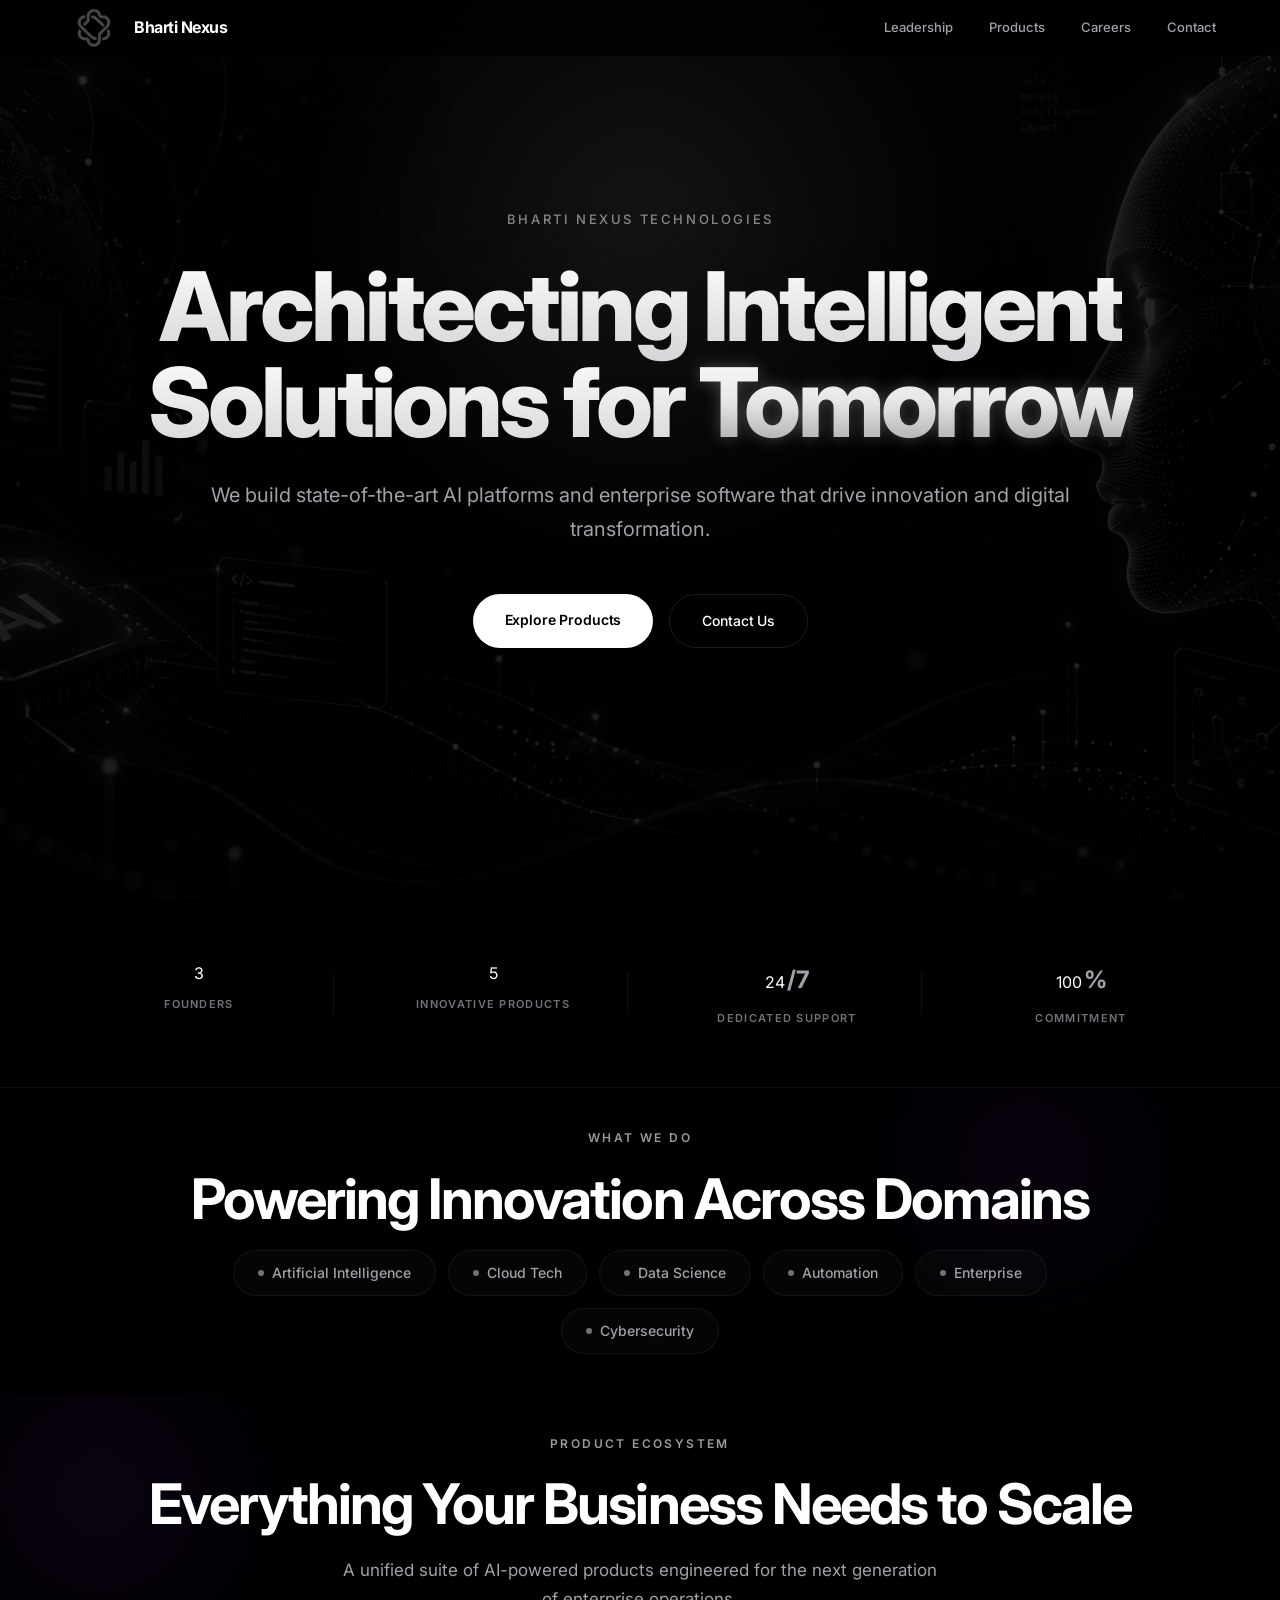
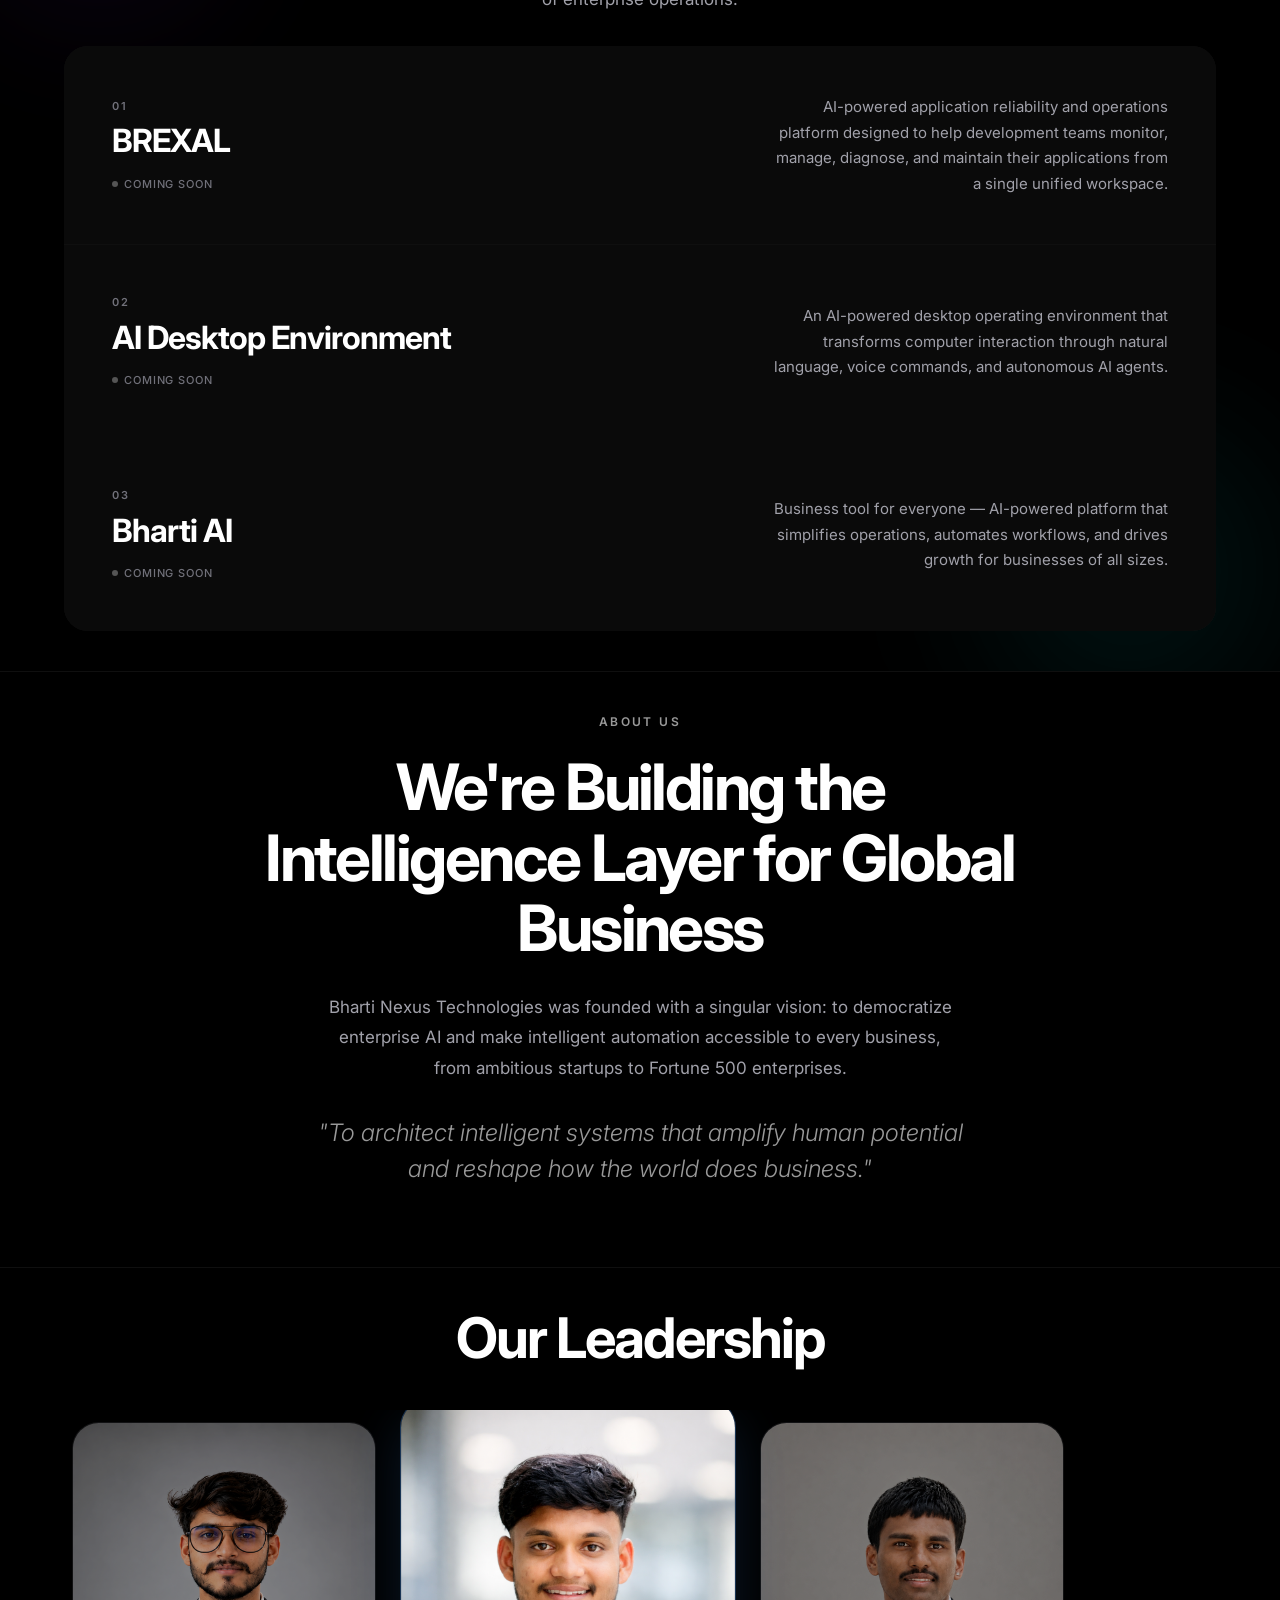
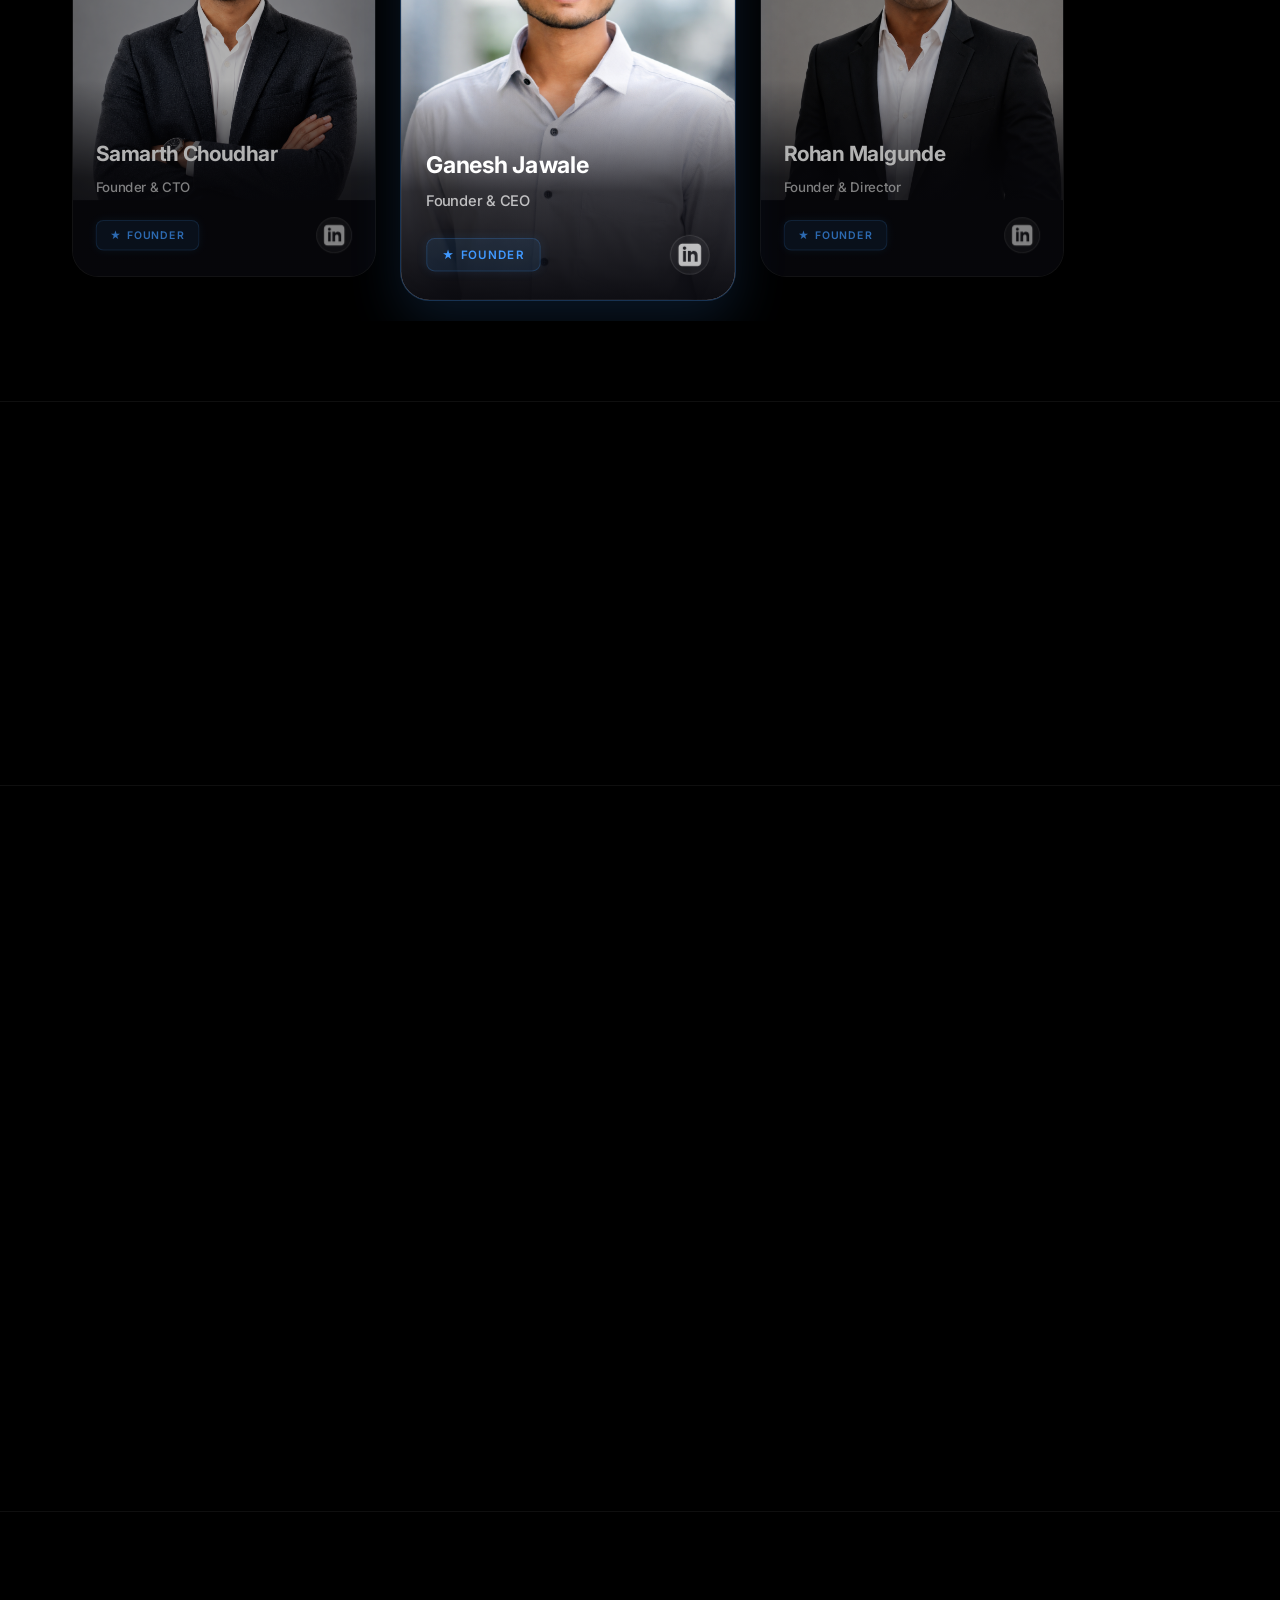
==== commit 403ecb2f: "Remove research page completely as per user request" ====
--- a/index.html
+++ b/index.html
@@ -88,7 +88,6 @@
       <div class="nav-links">
         <a href="about.html">Leadership</a>
         <a href="#products">Products</a>
-        <a href="research.html">Research</a>
         <a href="#careers">Careers</a>
         <a href="#contact">Contact</a>
       </div>
@@ -103,7 +102,6 @@
   <div class="mobile-menu" id="mobile-menu">
     <a href="about.html" class="mobile-link">Leadership</a>
     <a href="#products" class="mobile-link">Products</a>
-    <a href="research.html" class="mobile-link">Research</a>
     <a href="#careers" class="mobile-link">Careers</a>
     <a href="#contact" class="mobile-link">Contact</a>
   </div>
@@ -451,3 +449,4 @@
 
 
 
+
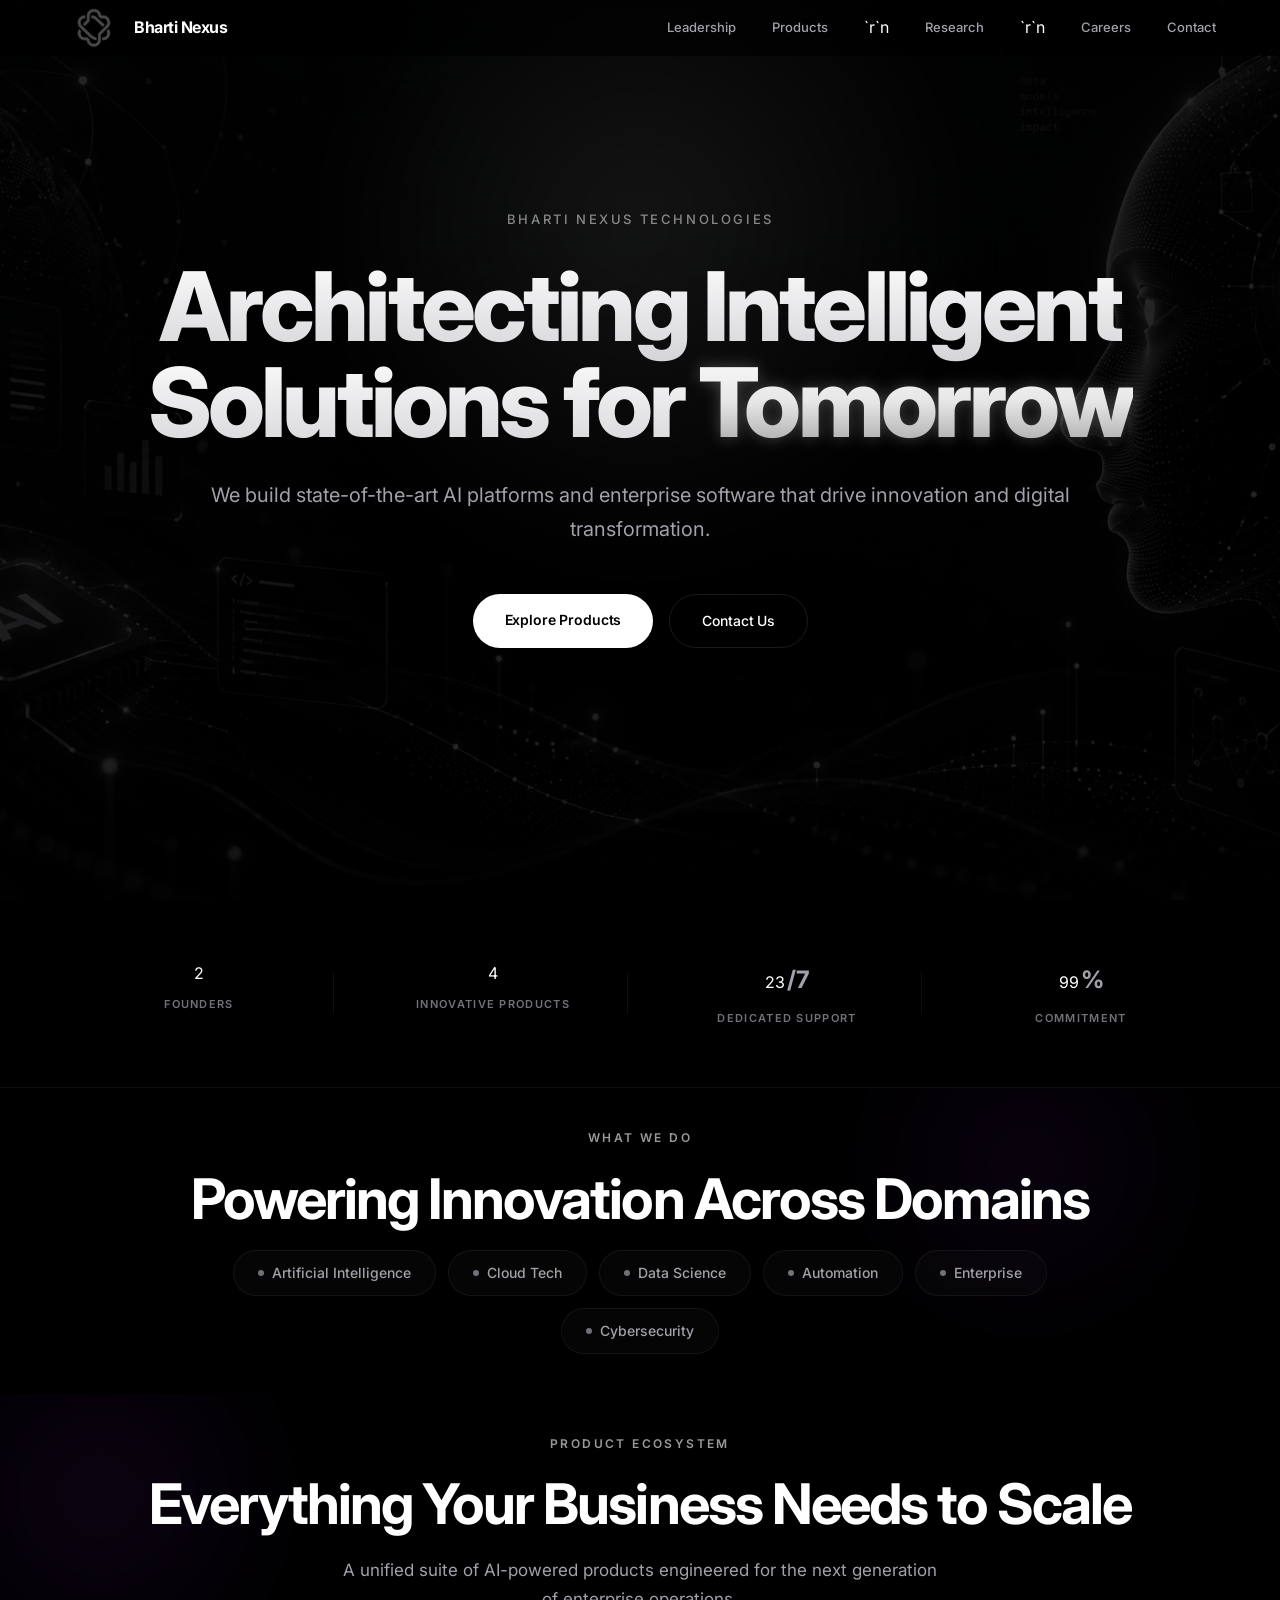
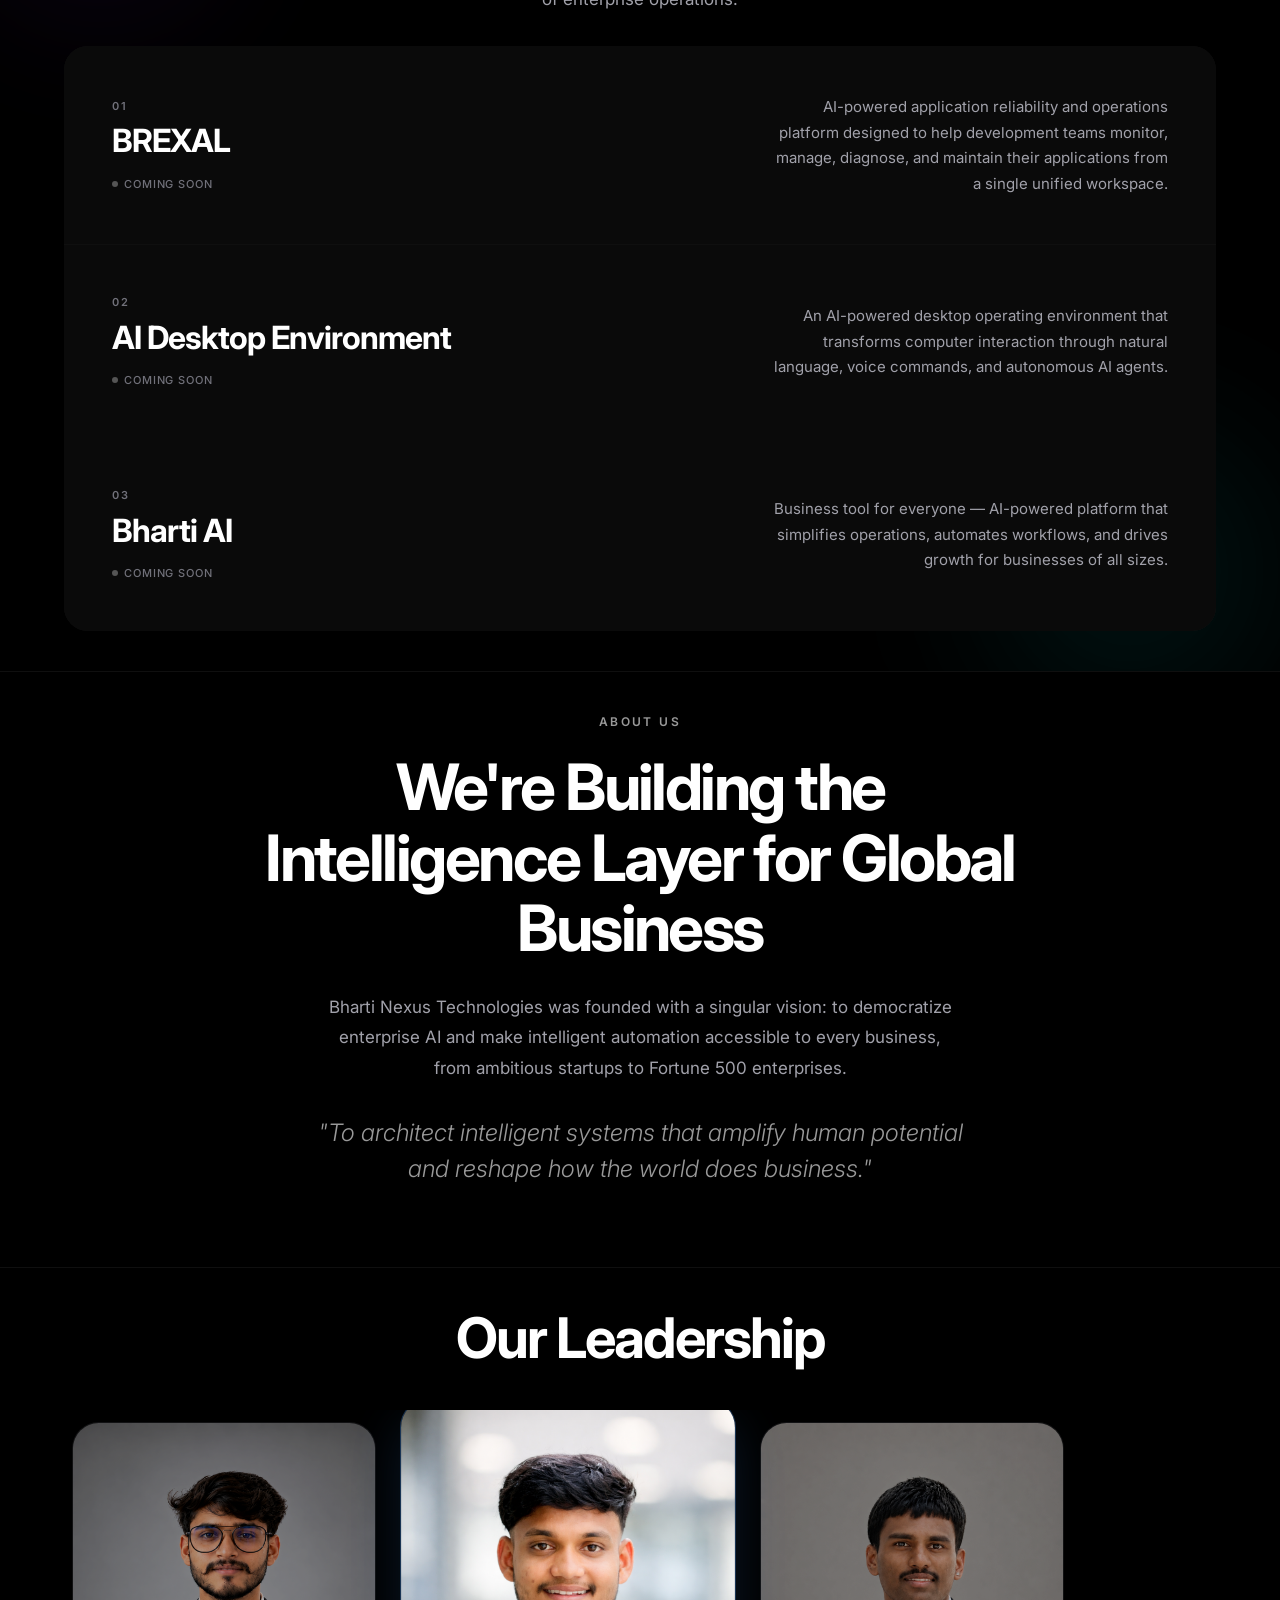
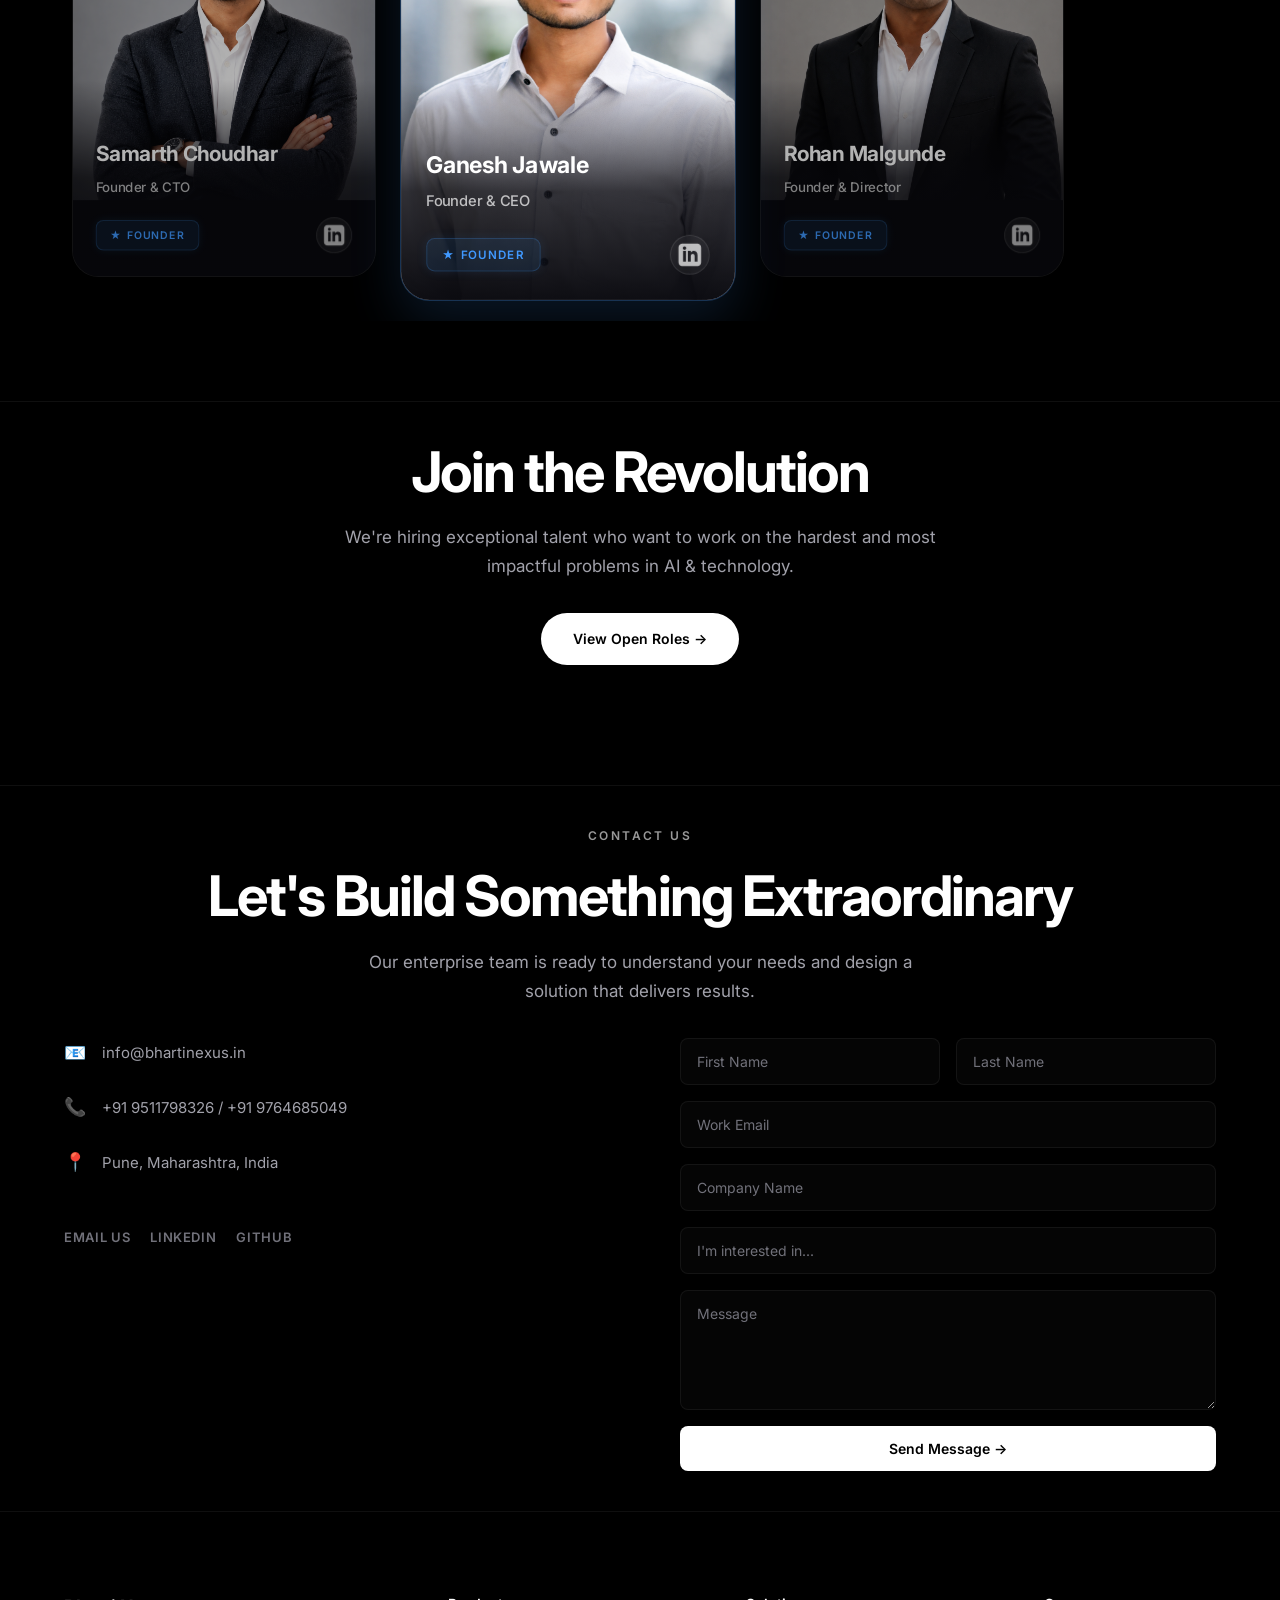
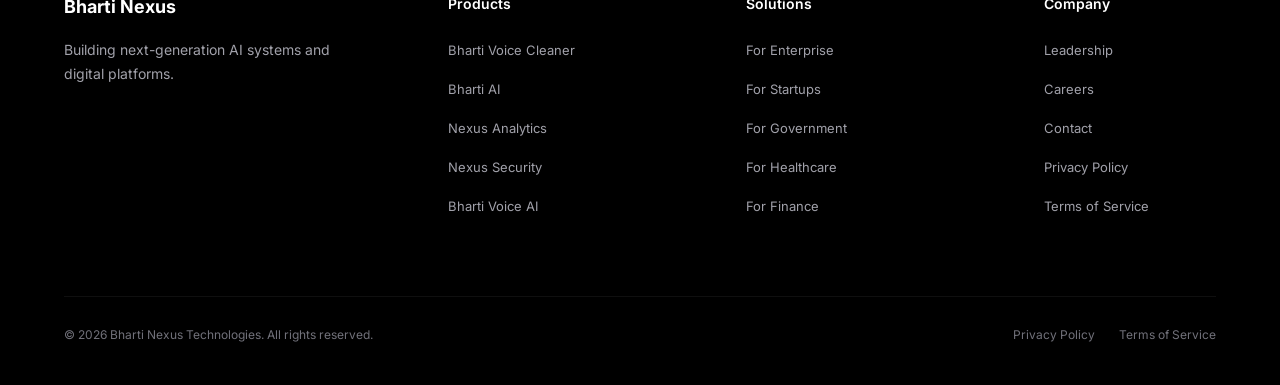
==== commit 8573dca6: "Add CEREON AI research page with new content and layout" ====
--- a/index.html
+++ b/index.html
@@ -87,8 +87,7 @@
       </a>
       <div class="nav-links">
         <a href="about.html">Leadership</a>
-        <a href="#products">Products</a>
-        <a href="#careers">Careers</a>
+        <a href="#products">Products</a>`r`n          <a href="research.html">Research</a>`r`n          <a href="#careers">Careers</a>
         <a href="#contact">Contact</a>
       </div>
       <button class="mobile-menu-btn" id="mobile-btn" aria-label="Toggle Navigation Menu">
@@ -101,8 +100,7 @@
   
   <div class="mobile-menu" id="mobile-menu">
     <a href="about.html" class="mobile-link">Leadership</a>
-    <a href="#products" class="mobile-link">Products</a>
-    <a href="#careers" class="mobile-link">Careers</a>
+    <a href="#products" class="mobile-link">Products</a>`r`n    <a href="research.html" class="mobile-link">Research</a>`r`n    <a href="#careers" class="mobile-link">Careers</a>
     <a href="#contact" class="mobile-link">Contact</a>
   </div>
 
@@ -450,3 +448,4 @@
 
 
 
+
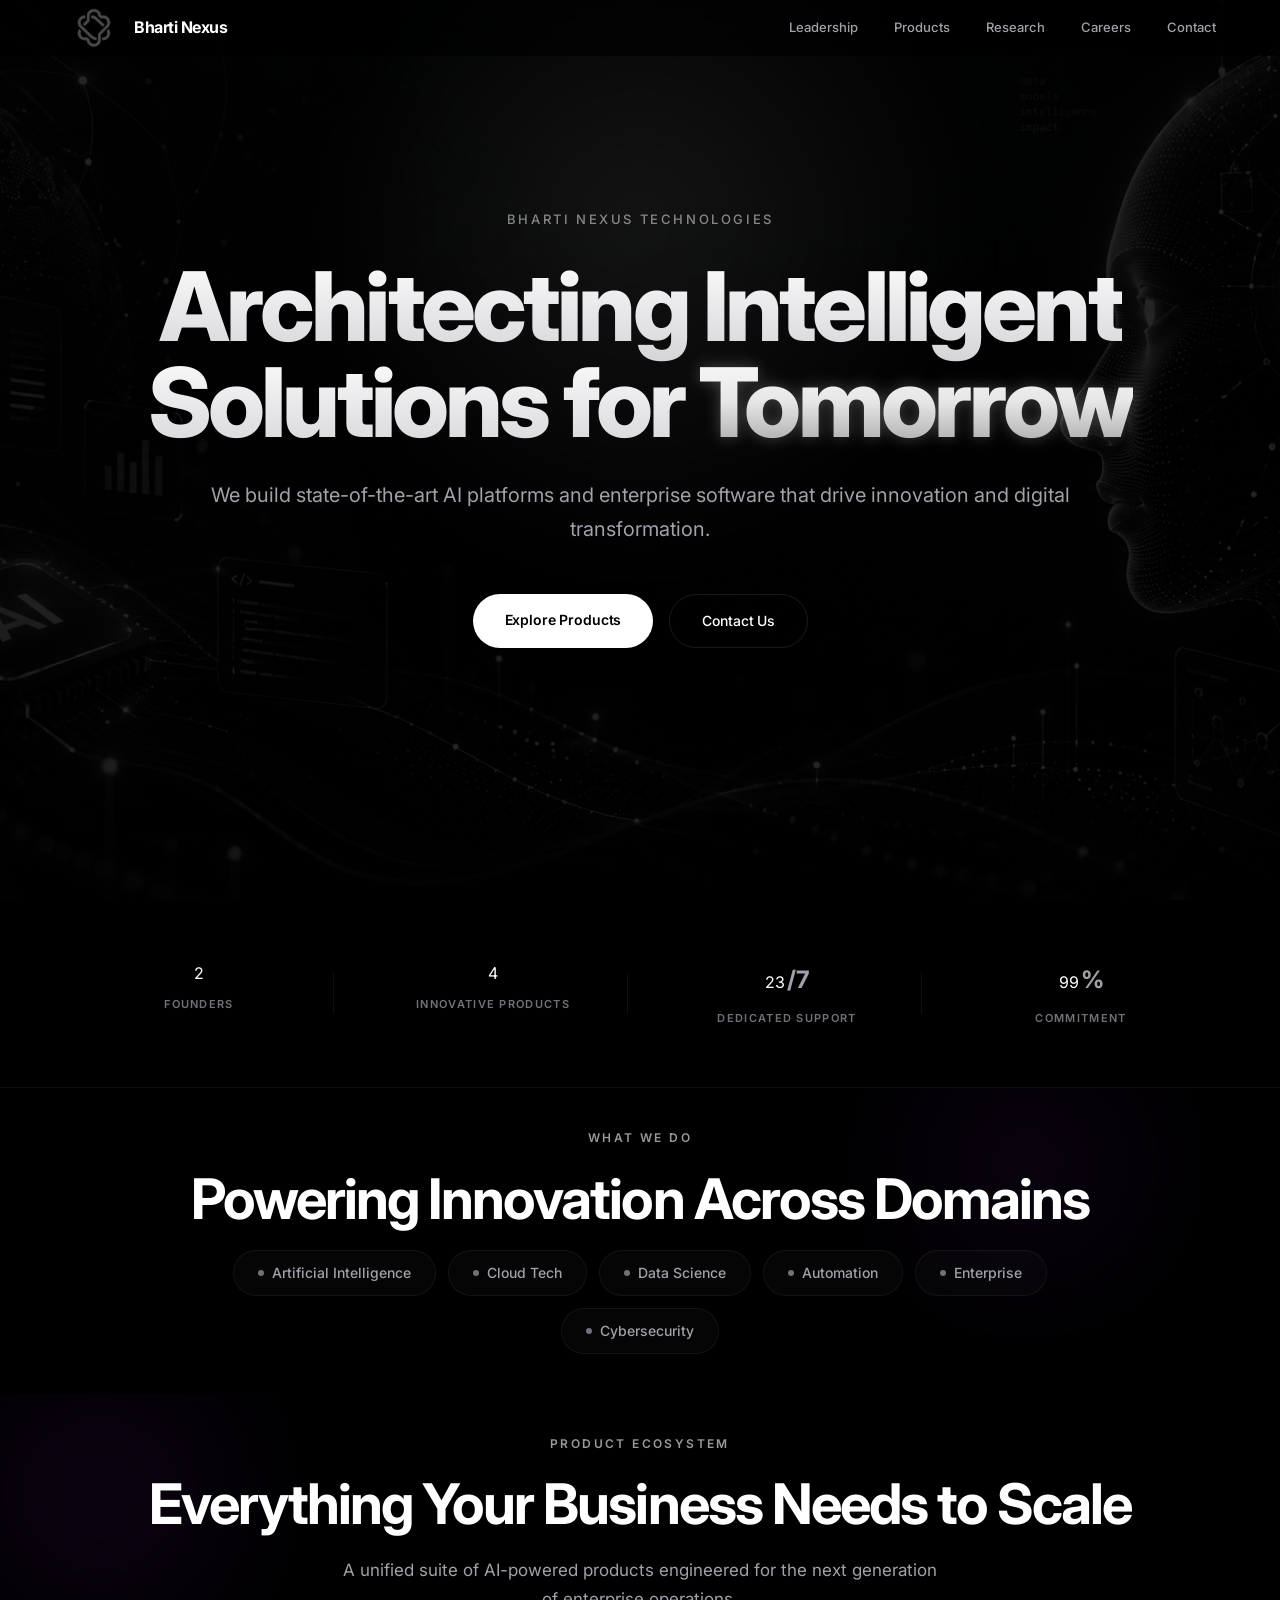
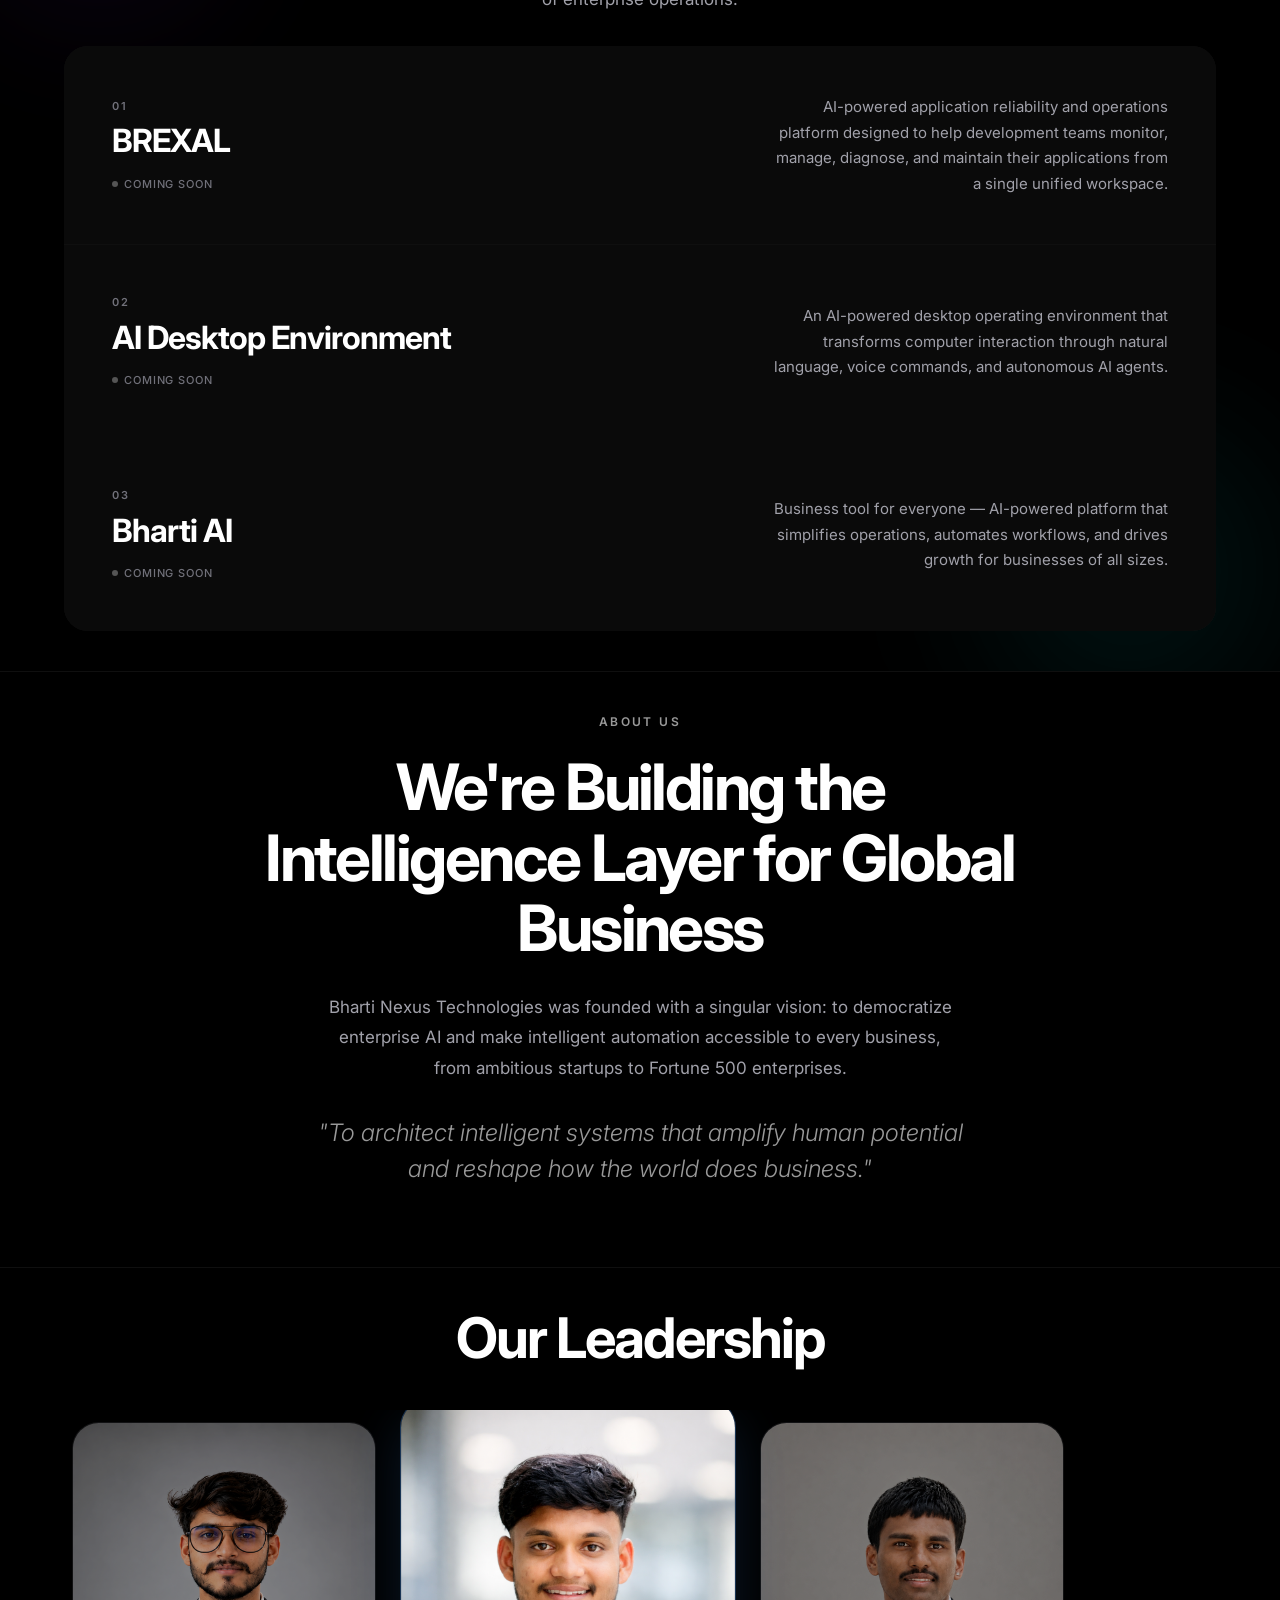
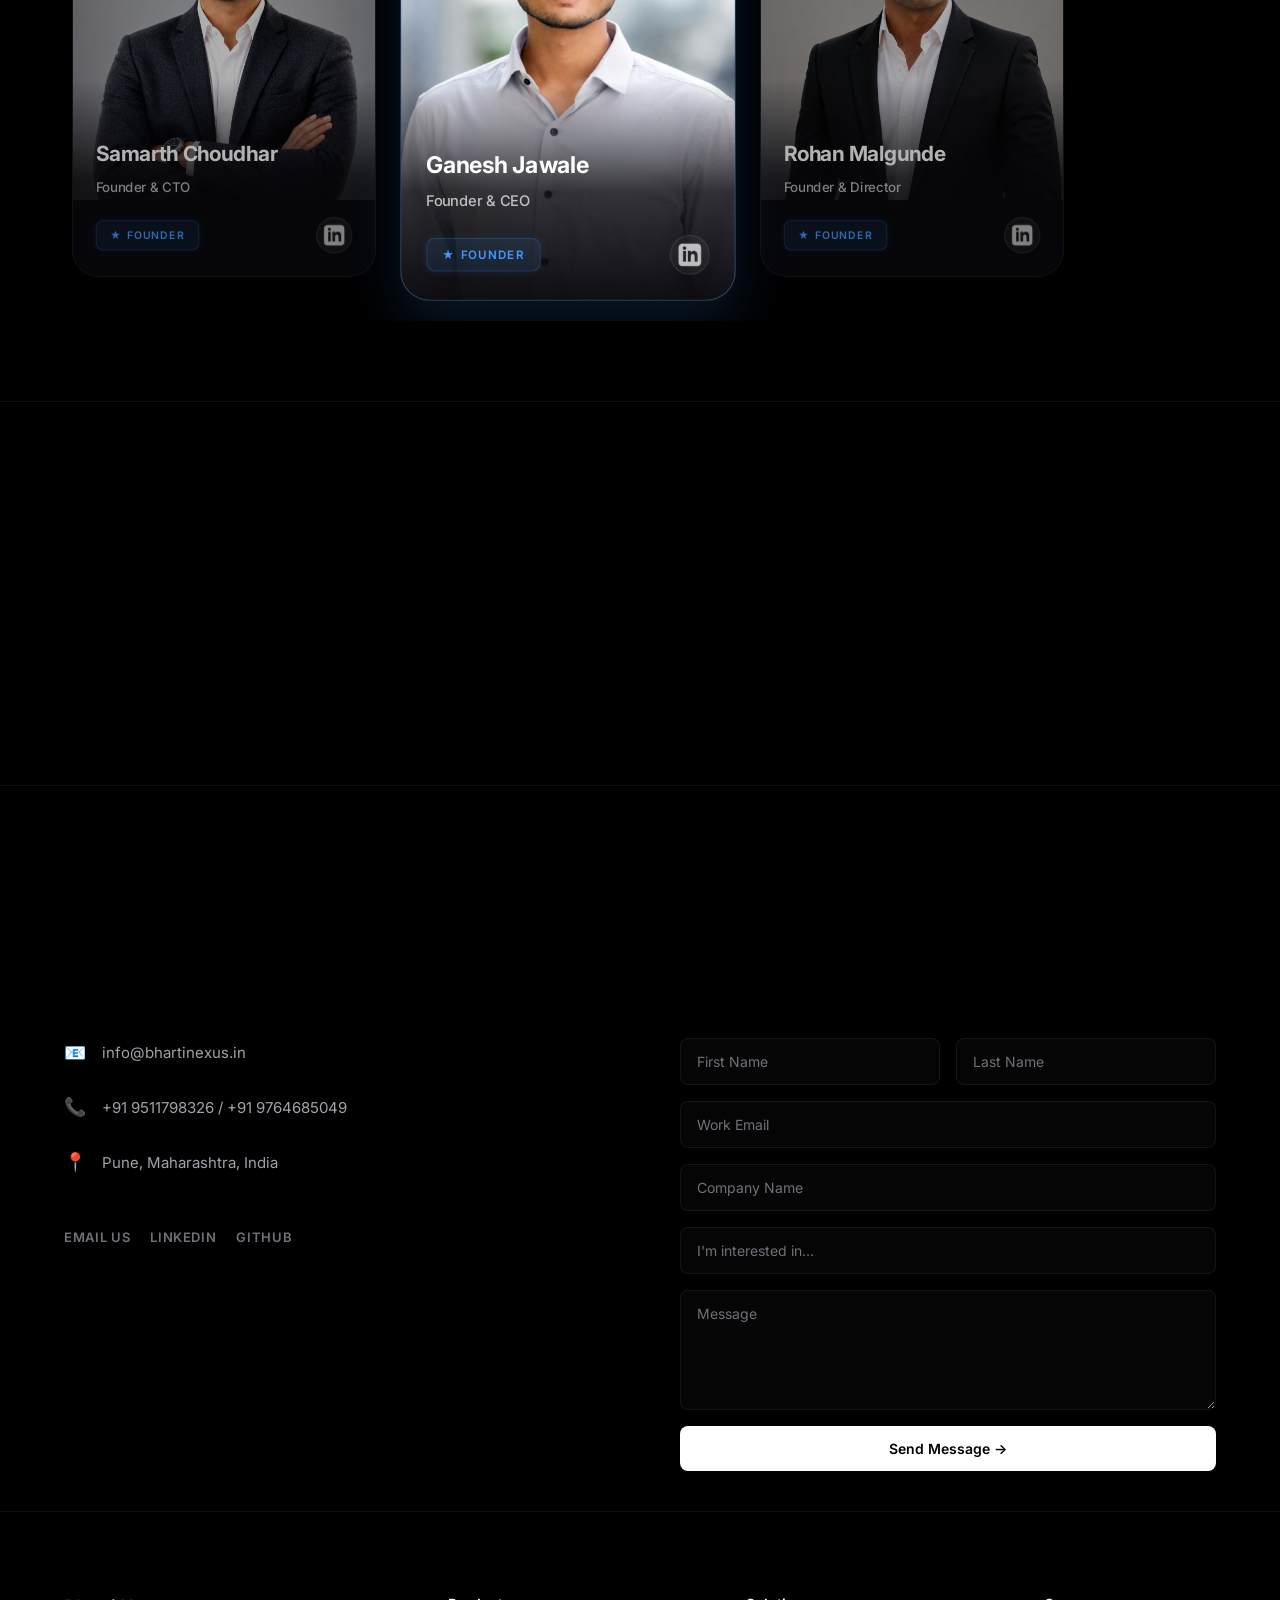
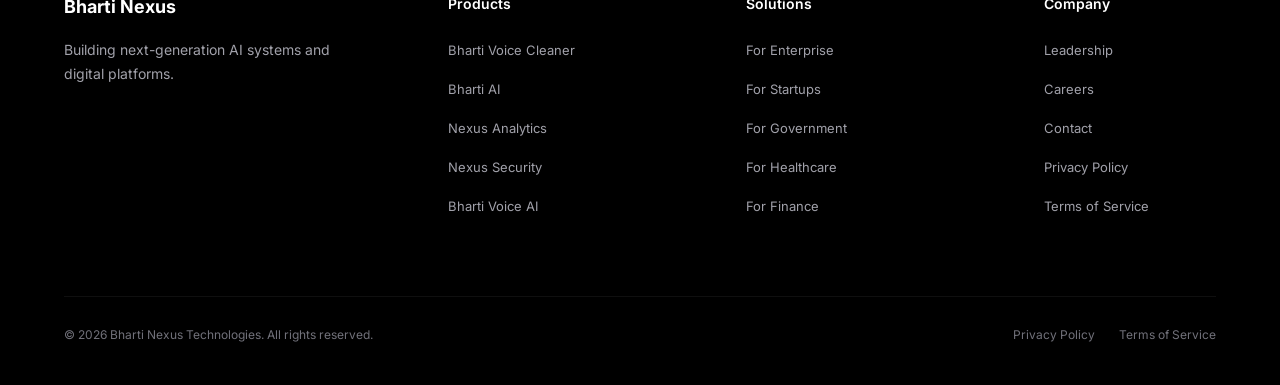
==== commit b2a0da36: "Fix literal r n in index.html" ====
--- a/index.html
+++ b/index.html
@@ -87,7 +87,9 @@
       </a>
       <div class="nav-links">
         <a href="about.html">Leadership</a>
-        <a href="#products">Products</a>`r`n          <a href="research.html">Research</a>`r`n          <a href="#careers">Careers</a>
+        <a href="#products">Products</a>
+          <a href="research.html">Research</a>
+          <a href="#careers">Careers</a>
         <a href="#contact">Contact</a>
       </div>
       <button class="mobile-menu-btn" id="mobile-btn" aria-label="Toggle Navigation Menu">
@@ -100,7 +102,9 @@
   
   <div class="mobile-menu" id="mobile-menu">
     <a href="about.html" class="mobile-link">Leadership</a>
-    <a href="#products" class="mobile-link">Products</a>`r`n    <a href="research.html" class="mobile-link">Research</a>`r`n    <a href="#careers" class="mobile-link">Careers</a>
+    <a href="#products" class="mobile-link">Products</a>
+    <a href="research.html" class="mobile-link">Research</a>
+    <a href="#careers" class="mobile-link">Careers</a>
     <a href="#contact" class="mobile-link">Contact</a>
   </div>
 
@@ -449,3 +453,4 @@
 
 
 
+
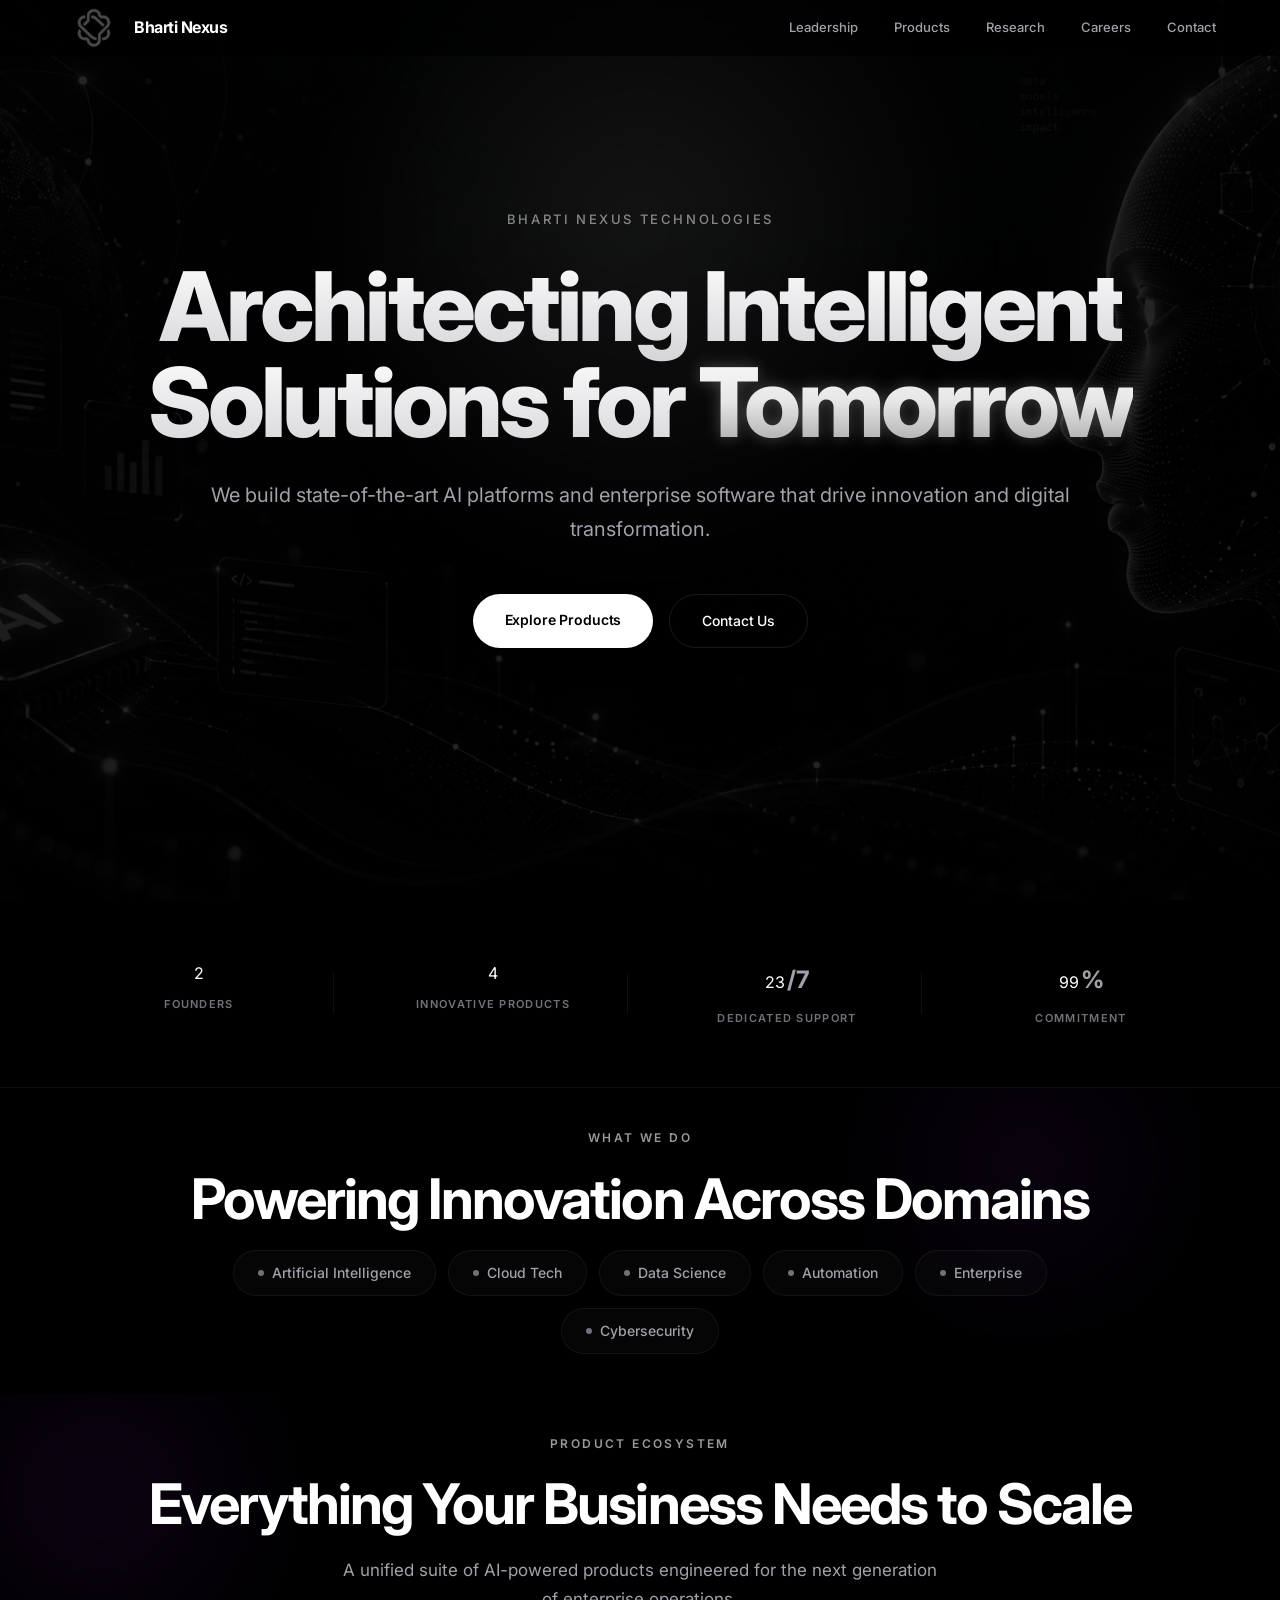
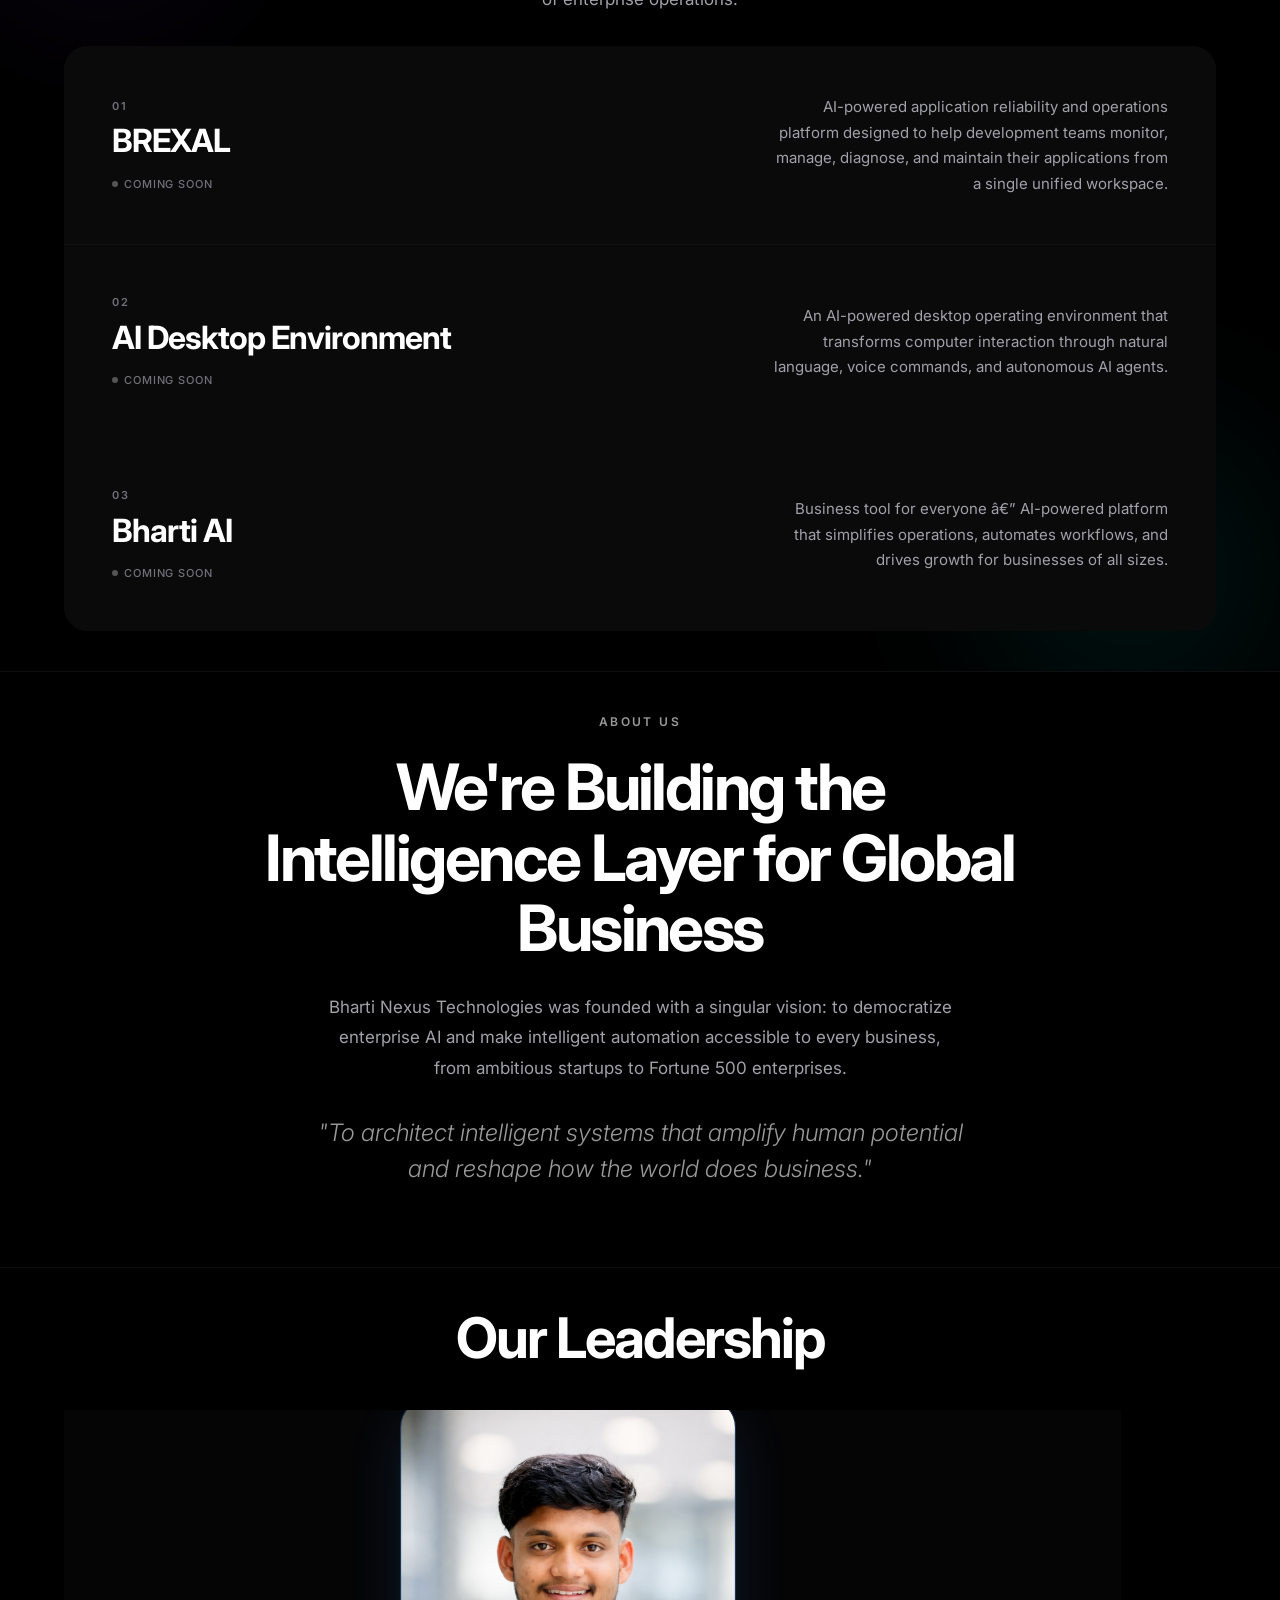
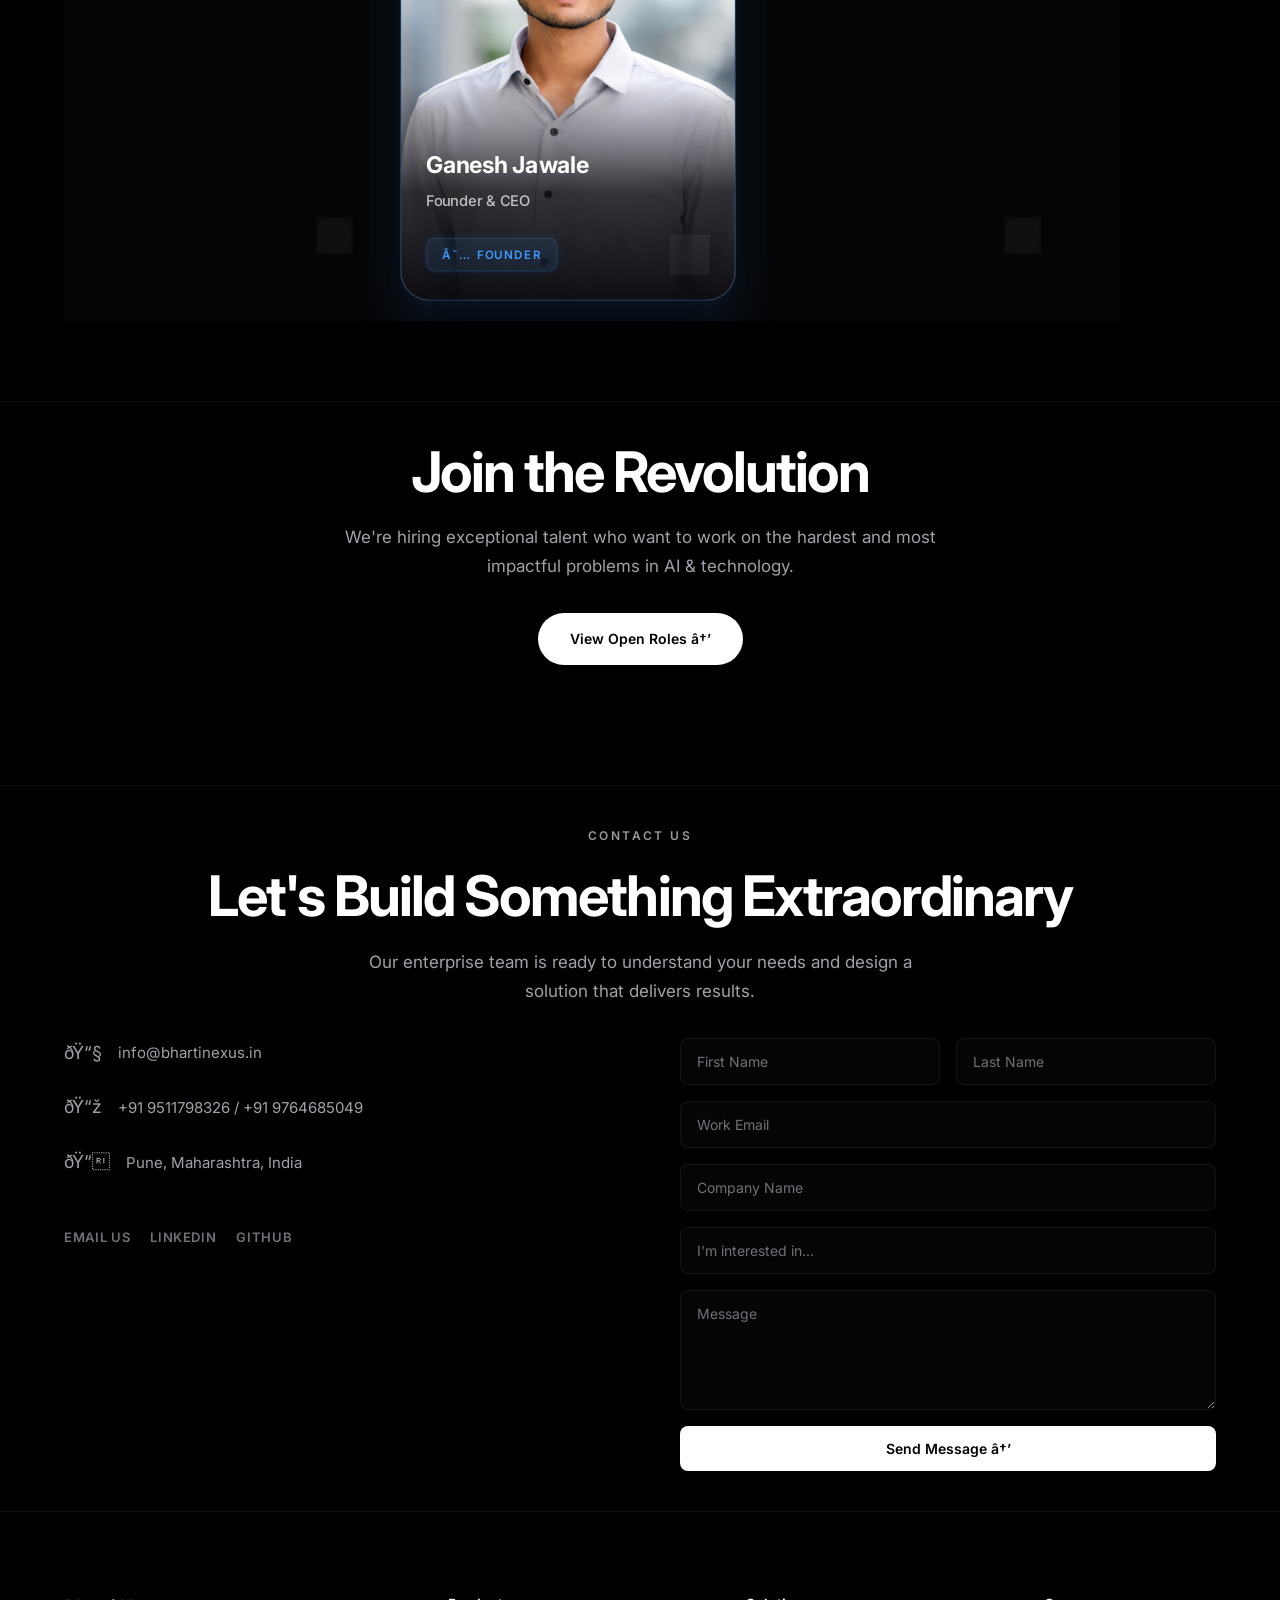
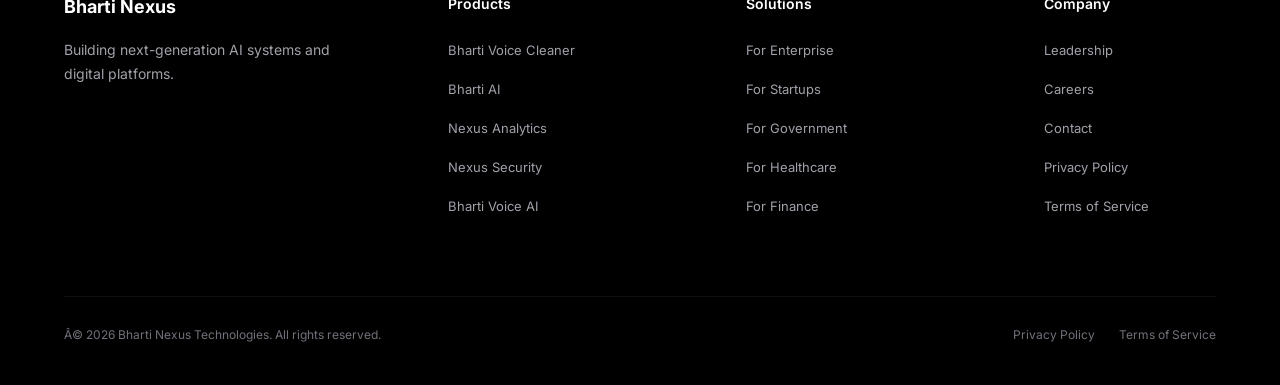
==== commit 13c387e7: "Add favicon to all pages for Google Search" ====
--- a/index.html
+++ b/index.html
@@ -1,4 +1,4 @@
-<!DOCTYPE html>
+﻿<!DOCTYPE html>
 <html lang="en">
 <head>
   <meta charset="UTF-8">
@@ -66,6 +66,9 @@
       endpoint: 'http://localhost:5000/api/ingest/error'
     });
   </script>
+
+  <link rel="icon" href="assets/images/logo.png" type="image/png">
+  <link rel="apple-touch-icon" href="assets/images/logo.png">
 </head>
 <body>
 
@@ -208,7 +211,7 @@
               <div class="product-tag"><span class="product-tag-dot"></span> Coming Soon</div>
             </div>
             <div class="product-right">
-              <p>Business tool for everyone — AI-powered platform that simplifies operations, automates workflows, and drives growth for businesses of all sizes.</p>
+              <p>Business tool for everyone â€” AI-powered platform that simplifies operations, automates workflows, and drives growth for businesses of all sizes.</p>
             </div>
           </div>
         </div>
@@ -246,7 +249,7 @@
             <h3 class="leader-name">Samarth Choudhar</h3>
             <p class="leader-title">Founder & CTO</p>
             <div class="leader-bottom-row">
-              <div class="leader-badge">★ Founder</div>
+              <div class="leader-badge">â˜… Founder</div>
               <a href="https://www.linkedin.com/in/samarth-choudhar-516b692b3" target="_blank" class="linkedin-icon" aria-label="Samarth Choudhar LinkedIn Profile">
                 <svg width="22" height="22" viewBox="0 0 24 24" fill="currentColor"><path d="M19 0h-14c-2.761 0-5 2.239-5 5v14c0 2.761 2.239 5 5 5h14c2.762 0 5-2.239 5-5v-14c0-2.761-2.238-5-5-5zm-11 19h-3v-11h3v11zm-1.5-12.268c-.966 0-1.75-.79-1.75-1.764s.784-1.764 1.75-1.764 1.75.79 1.75 1.764-.783 1.764-1.75 1.764zm13.5 12.268h-3v-5.604c0-3.368-4-3.113-4 0v5.604h-3v-11h3v1.765c1.396-2.586 7-2.777 7 2.476v6.759z"/></svg>
               </a>
@@ -259,7 +262,7 @@
             <h3 class="leader-name">Ganesh Jawale</h3>
             <p class="leader-title">Founder & CEO</p>
             <div class="leader-bottom-row">
-              <div class="leader-badge">★ Founder</div>
+              <div class="leader-badge">â˜… Founder</div>
               <a href="https://www.linkedin.com/in/ganesh-jawale-aa319432a" target="_blank" class="linkedin-icon" aria-label="Ganesh Jawale LinkedIn Profile">
                 <svg width="22" height="22" viewBox="0 0 24 24" fill="currentColor"><path d="M19 0h-14c-2.761 0-5 2.239-5 5v14c0 2.761 2.239 5 5 5h14c2.762 0 5-2.239 5-5v-14c0-2.761-2.238-5-5-5zm-11 19h-3v-11h3v11zm-1.5-12.268c-.966 0-1.75-.79-1.75-1.764s.784-1.764 1.75-1.764 1.75.79 1.75 1.764-.783 1.764-1.75 1.764zm13.5 12.268h-3v-5.604c0-3.368-4-3.113-4 0v5.604h-3v-11h3v1.765c1.396-2.586 7-2.777 7 2.476v6.759z"/></svg>
               </a>
@@ -272,7 +275,7 @@
             <h3 class="leader-name">Rohan Malgunde</h3>
             <p class="leader-title">Founder & Director</p>
             <div class="leader-bottom-row">
-              <div class="leader-badge">★ Founder</div>
+              <div class="leader-badge">â˜… Founder</div>
               <a href="https://www.linkedin.com/in/rohan-malgunde-6b08a5316" target="_blank" class="linkedin-icon" aria-label="Rohan Malgunde LinkedIn Profile">
                 <svg width="22" height="22" viewBox="0 0 24 24" fill="currentColor"><path d="M19 0h-14c-2.761 0-5 2.239-5 5v14c0 2.761 2.239 5 5 5h14c2.762 0 5-2.239 5-5v-14c0-2.761-2.238-5-5-5zm-11 19h-3v-11h3v11zm-1.5-12.268c-.966 0-1.75-.79-1.75-1.764s.784-1.764 1.75-1.764 1.75.79 1.75 1.764-.783 1.764-1.75 1.764zm13.5 12.268h-3v-5.604c0-3.368-4-3.113-4 0v5.604h-3v-11h3v1.765c1.396-2.586 7-2.777 7 2.476v6.759z"/></svg>
               </a>
@@ -290,7 +293,7 @@
       <p class="section-subtext reveal">We're hiring exceptional talent who want to work on the hardest and most impactful problems in AI & technology.</p>
       
       <div class="reveal">
-        <a href="mailto:info@bhartinexus.in?subject=Careers%20Inquiry" class="careers-cta">View Open Roles →</a>
+        <a href="mailto:info@bhartinexus.in?subject=Careers%20Inquiry" class="careers-cta">View Open Roles â†’</a>
       </div>
     </div>
   </section>
@@ -305,15 +308,15 @@
       <div class="contact-grid">
         <div class="contact-info reveal">
           <div class="contact-item">
-            <span class="contact-icon">📧</span>
+            <span class="contact-icon">ðŸ“§</span>
             <span>info@bhartinexus.in</span>
           </div>
           <div class="contact-item">
-            <span class="contact-icon">📞</span>
+            <span class="contact-icon">ðŸ“ž</span>
             <span>+91 9511798326 / +91 9764685049</span>
           </div>
           <div class="contact-item">
-            <span class="contact-icon">📍</span>
+            <span class="contact-icon">ðŸ“</span>
             <span>Pune, Maharashtra, India</span>
           </div>
           
@@ -339,7 +342,7 @@
             <option value="Other">Other</option>
           </select>
           <textarea id="cf-message" placeholder="Message"></textarea>
-          <button class="submit-btn" onclick="sendEmail()">Send Message →</button>
+          <button class="submit-btn" onclick="sendEmail()">Send Message â†’</button>
         </div>
       </div>
     </div>
@@ -390,7 +393,7 @@
       </div>
       
       <div class="footer-bottom reveal">
-        <div>© 2026 Bharti Nexus Technologies. All rights reserved.</div>
+        <div>Â© 2026 Bharti Nexus Technologies. All rights reserved.</div>
         <div class="footer-bottom-links">
           <a href="privacy.html">Privacy Policy</a>
           <a href="terms.html">Terms of Service</a>
@@ -454,3 +457,4 @@
 
 
 
+
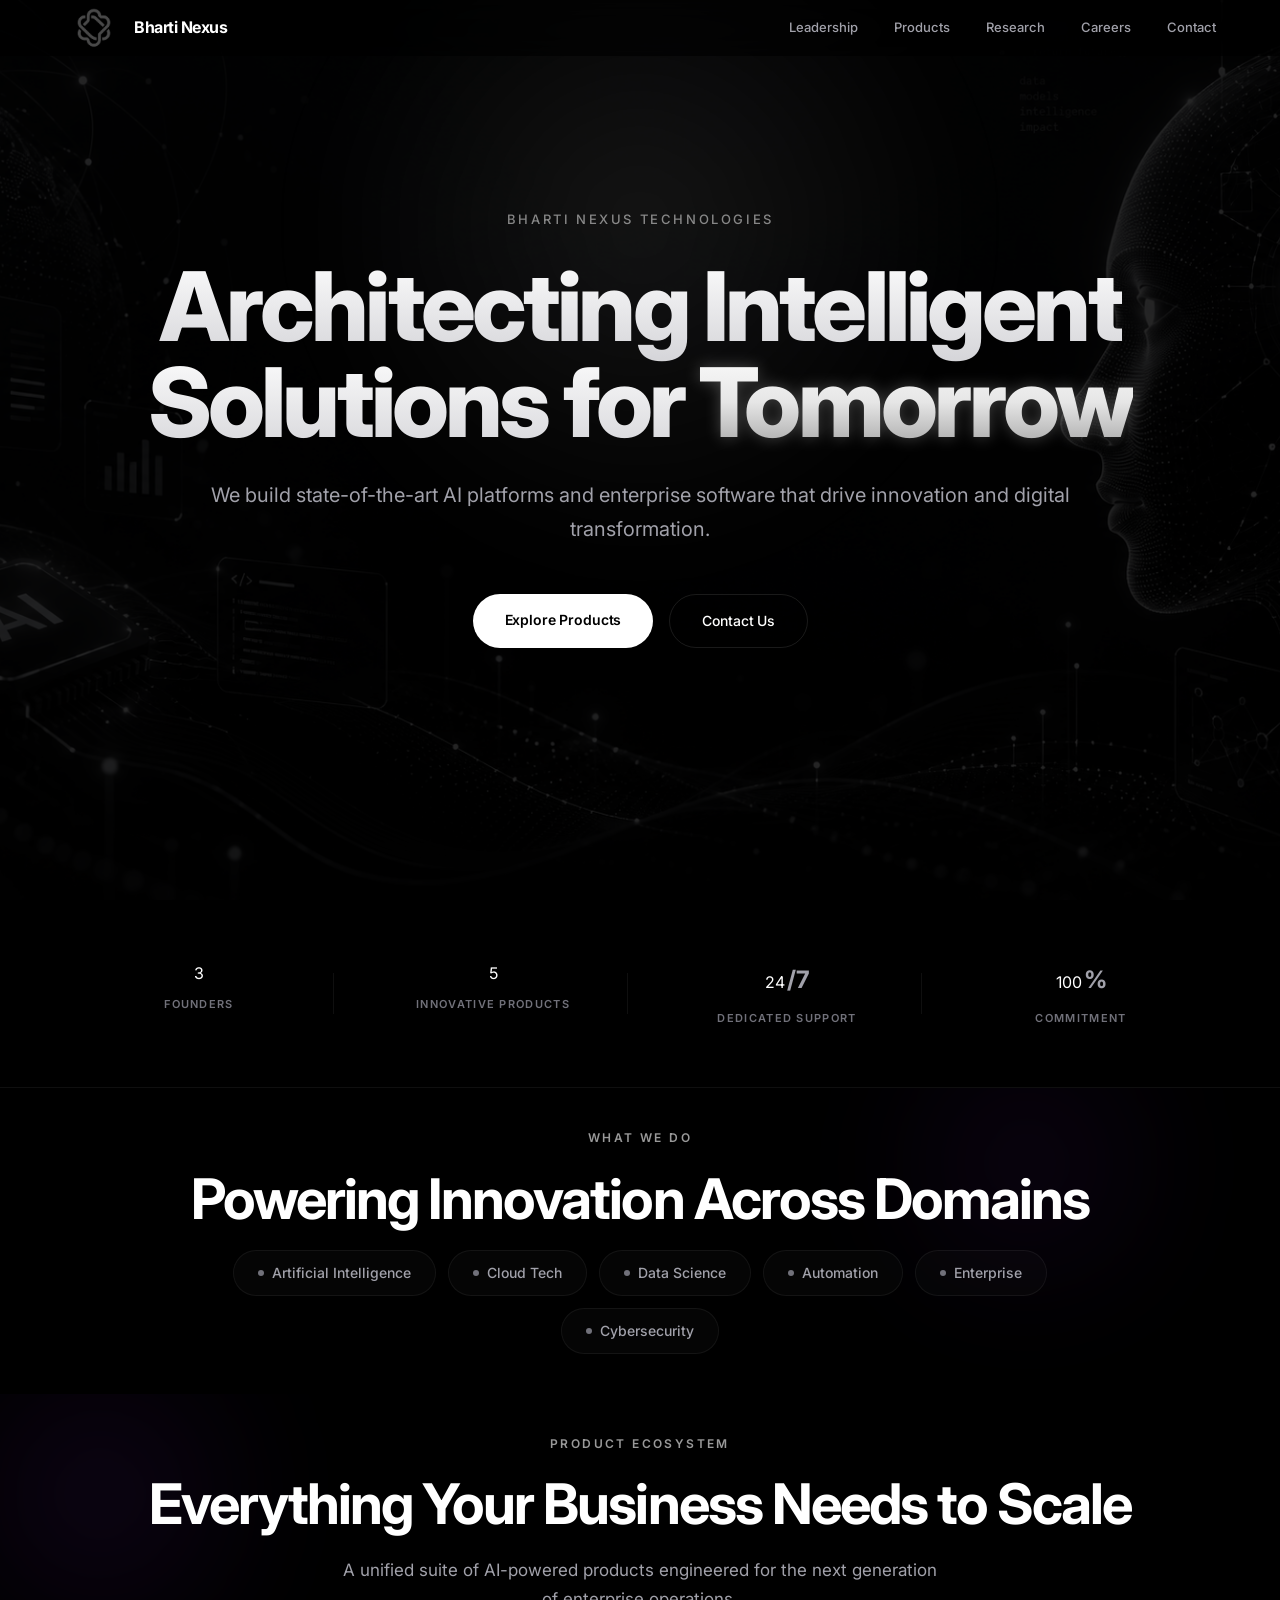
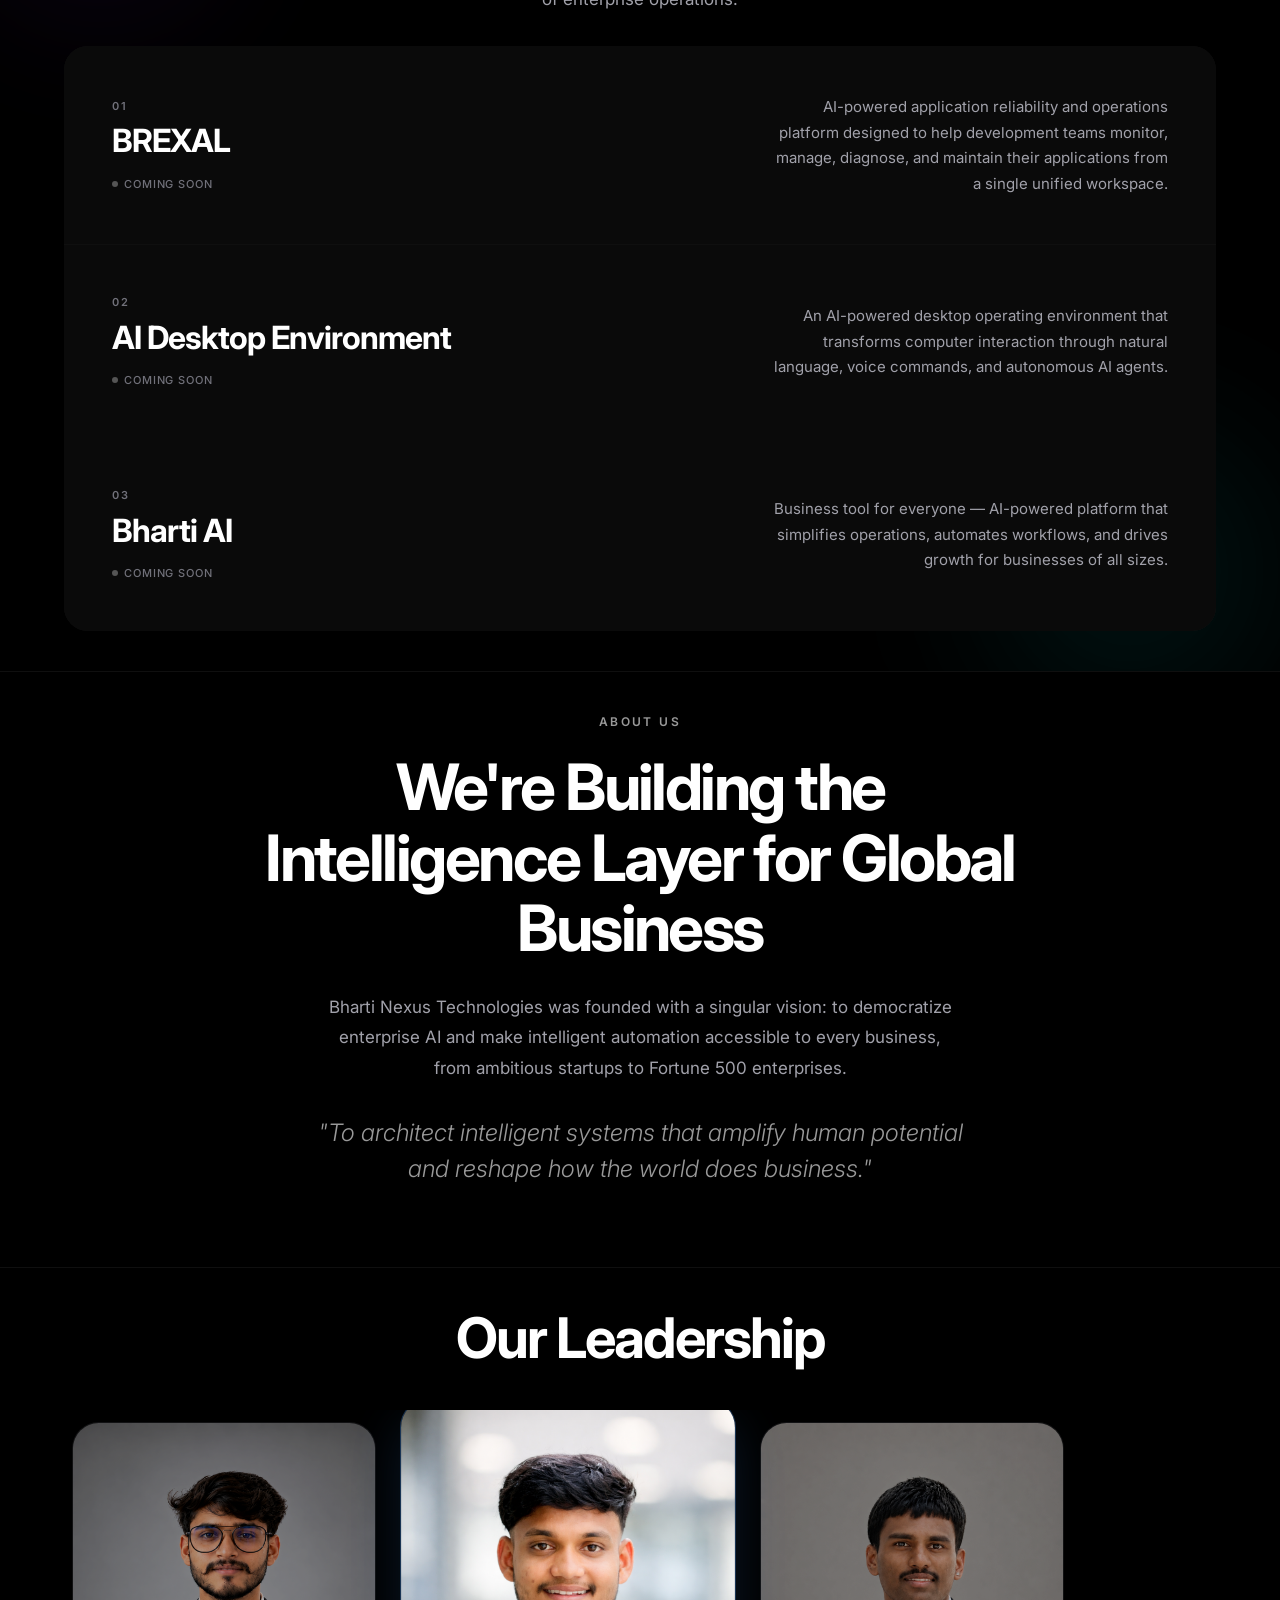
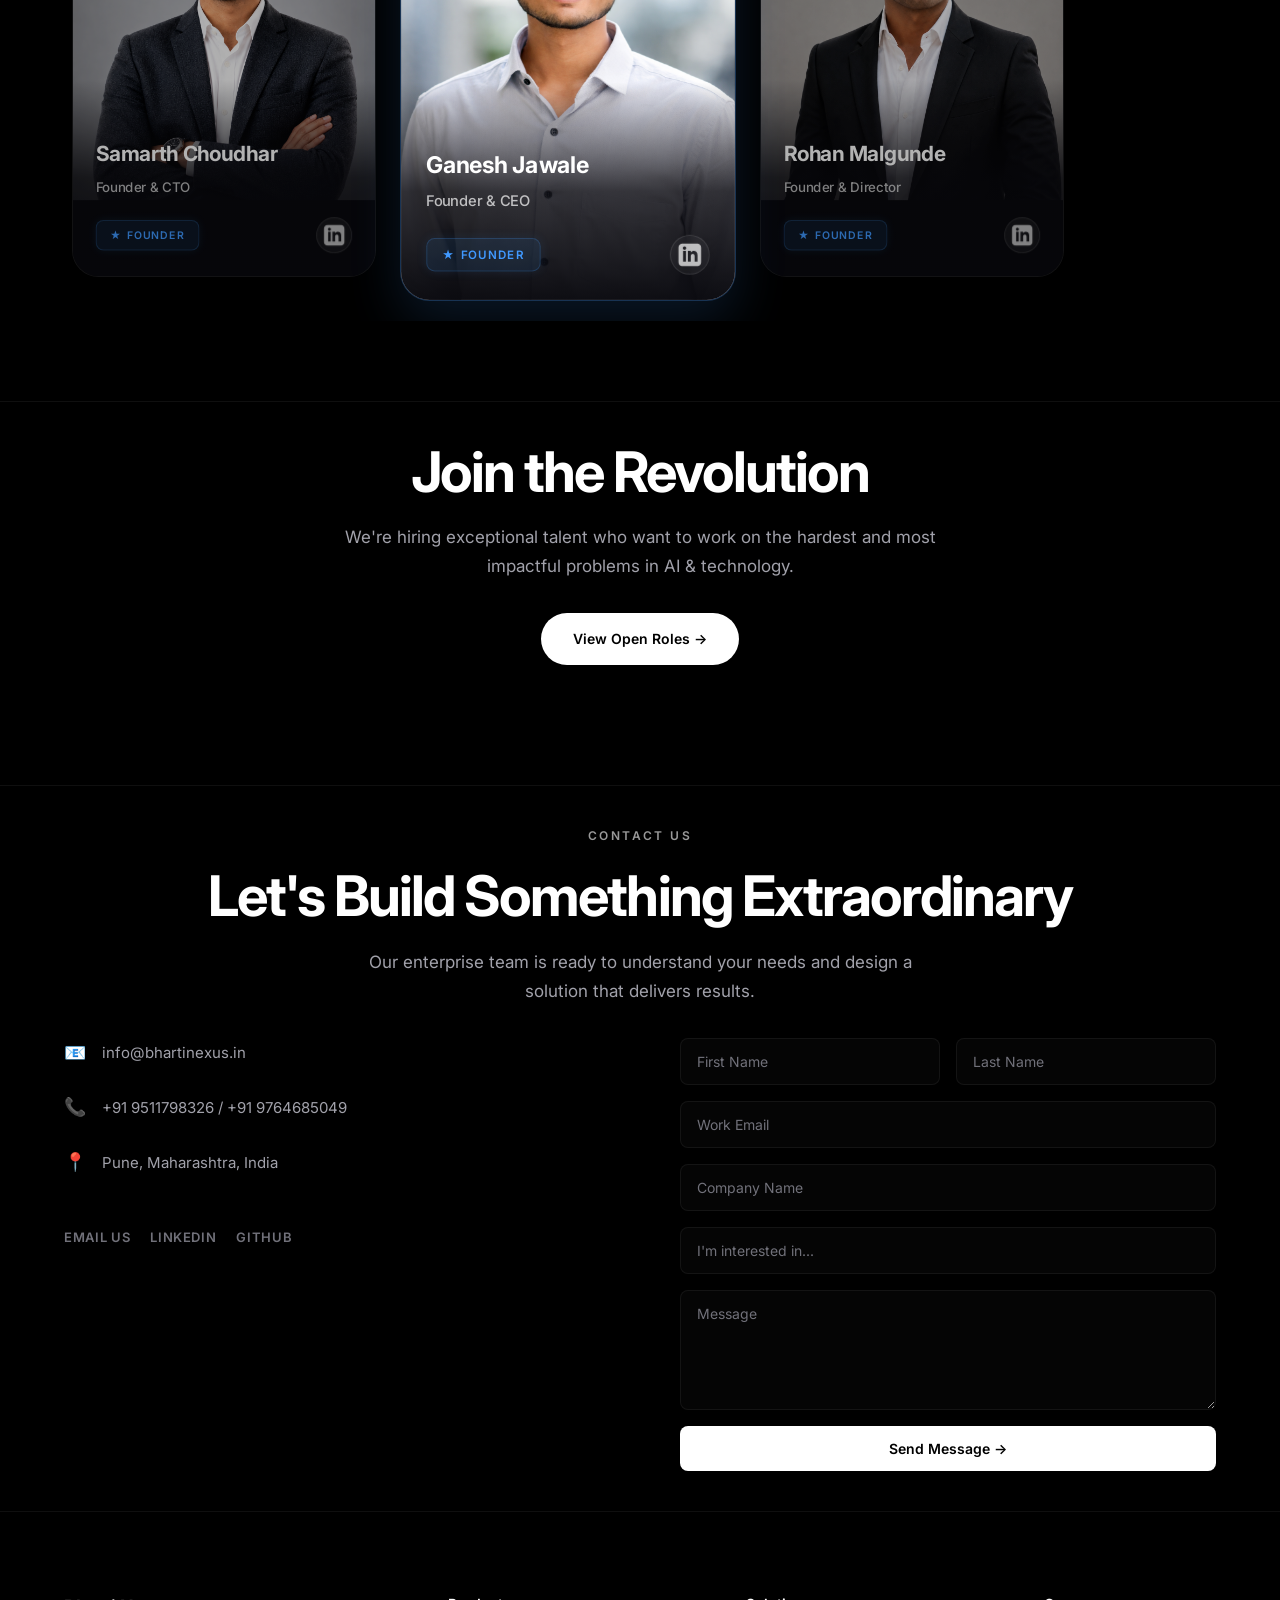
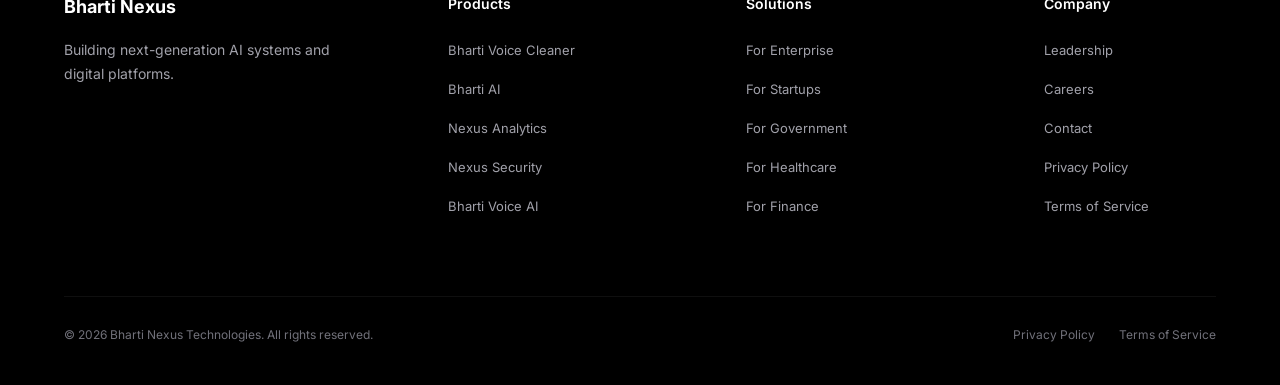
==== commit dd3809ae: "Restore corrupted emojis and safely add favicon" ====
--- a/index.html
+++ b/index.html
@@ -1,4 +1,4 @@
-﻿<!DOCTYPE html>
+<!DOCTYPE html>
 <html lang="en">
 <head>
   <meta charset="UTF-8">
@@ -66,9 +66,6 @@
       endpoint: 'http://localhost:5000/api/ingest/error'
     });
   </script>
-
-  <link rel="icon" href="assets/images/logo.png" type="image/png">
-  <link rel="apple-touch-icon" href="assets/images/logo.png">
 </head>
 <body>
 
@@ -211,7 +208,7 @@
               <div class="product-tag"><span class="product-tag-dot"></span> Coming Soon</div>
             </div>
             <div class="product-right">
-              <p>Business tool for everyone â€” AI-powered platform that simplifies operations, automates workflows, and drives growth for businesses of all sizes.</p>
+              <p>Business tool for everyone — AI-powered platform that simplifies operations, automates workflows, and drives growth for businesses of all sizes.</p>
             </div>
           </div>
         </div>
@@ -249,7 +246,7 @@
             <h3 class="leader-name">Samarth Choudhar</h3>
             <p class="leader-title">Founder & CTO</p>
             <div class="leader-bottom-row">
-              <div class="leader-badge">â˜… Founder</div>
+              <div class="leader-badge">★ Founder</div>
               <a href="https://www.linkedin.com/in/samarth-choudhar-516b692b3" target="_blank" class="linkedin-icon" aria-label="Samarth Choudhar LinkedIn Profile">
                 <svg width="22" height="22" viewBox="0 0 24 24" fill="currentColor"><path d="M19 0h-14c-2.761 0-5 2.239-5 5v14c0 2.761 2.239 5 5 5h14c2.762 0 5-2.239 5-5v-14c0-2.761-2.238-5-5-5zm-11 19h-3v-11h3v11zm-1.5-12.268c-.966 0-1.75-.79-1.75-1.764s.784-1.764 1.75-1.764 1.75.79 1.75 1.764-.783 1.764-1.75 1.764zm13.5 12.268h-3v-5.604c0-3.368-4-3.113-4 0v5.604h-3v-11h3v1.765c1.396-2.586 7-2.777 7 2.476v6.759z"/></svg>
               </a>
@@ -262,7 +259,7 @@
             <h3 class="leader-name">Ganesh Jawale</h3>
             <p class="leader-title">Founder & CEO</p>
             <div class="leader-bottom-row">
-              <div class="leader-badge">â˜… Founder</div>
+              <div class="leader-badge">★ Founder</div>
               <a href="https://www.linkedin.com/in/ganesh-jawale-aa319432a" target="_blank" class="linkedin-icon" aria-label="Ganesh Jawale LinkedIn Profile">
                 <svg width="22" height="22" viewBox="0 0 24 24" fill="currentColor"><path d="M19 0h-14c-2.761 0-5 2.239-5 5v14c0 2.761 2.239 5 5 5h14c2.762 0 5-2.239 5-5v-14c0-2.761-2.238-5-5-5zm-11 19h-3v-11h3v11zm-1.5-12.268c-.966 0-1.75-.79-1.75-1.764s.784-1.764 1.75-1.764 1.75.79 1.75 1.764-.783 1.764-1.75 1.764zm13.5 12.268h-3v-5.604c0-3.368-4-3.113-4 0v5.604h-3v-11h3v1.765c1.396-2.586 7-2.777 7 2.476v6.759z"/></svg>
               </a>
@@ -275,7 +272,7 @@
             <h3 class="leader-name">Rohan Malgunde</h3>
             <p class="leader-title">Founder & Director</p>
             <div class="leader-bottom-row">
-              <div class="leader-badge">â˜… Founder</div>
+              <div class="leader-badge">★ Founder</div>
               <a href="https://www.linkedin.com/in/rohan-malgunde-6b08a5316" target="_blank" class="linkedin-icon" aria-label="Rohan Malgunde LinkedIn Profile">
                 <svg width="22" height="22" viewBox="0 0 24 24" fill="currentColor"><path d="M19 0h-14c-2.761 0-5 2.239-5 5v14c0 2.761 2.239 5 5 5h14c2.762 0 5-2.239 5-5v-14c0-2.761-2.238-5-5-5zm-11 19h-3v-11h3v11zm-1.5-12.268c-.966 0-1.75-.79-1.75-1.764s.784-1.764 1.75-1.764 1.75.79 1.75 1.764-.783 1.764-1.75 1.764zm13.5 12.268h-3v-5.604c0-3.368-4-3.113-4 0v5.604h-3v-11h3v1.765c1.396-2.586 7-2.777 7 2.476v6.759z"/></svg>
               </a>
@@ -293,7 +290,7 @@
       <p class="section-subtext reveal">We're hiring exceptional talent who want to work on the hardest and most impactful problems in AI & technology.</p>
       
       <div class="reveal">
-        <a href="mailto:info@bhartinexus.in?subject=Careers%20Inquiry" class="careers-cta">View Open Roles â†’</a>
+        <a href="mailto:info@bhartinexus.in?subject=Careers%20Inquiry" class="careers-cta">View Open Roles →</a>
       </div>
     </div>
   </section>
@@ -308,15 +305,15 @@
       <div class="contact-grid">
         <div class="contact-info reveal">
           <div class="contact-item">
-            <span class="contact-icon">ðŸ“§</span>
+            <span class="contact-icon">📧</span>
             <span>info@bhartinexus.in</span>
           </div>
           <div class="contact-item">
-            <span class="contact-icon">ðŸ“ž</span>
+            <span class="contact-icon">📞</span>
             <span>+91 9511798326 / +91 9764685049</span>
           </div>
           <div class="contact-item">
-            <span class="contact-icon">ðŸ“</span>
+            <span class="contact-icon">📍</span>
             <span>Pune, Maharashtra, India</span>
           </div>
           
@@ -342,7 +339,7 @@
             <option value="Other">Other</option>
           </select>
           <textarea id="cf-message" placeholder="Message"></textarea>
-          <button class="submit-btn" onclick="sendEmail()">Send Message â†’</button>
+          <button class="submit-btn" onclick="sendEmail()">Send Message →</button>
         </div>
       </div>
     </div>
@@ -393,7 +390,7 @@
       </div>
       
       <div class="footer-bottom reveal">
-        <div>Â© 2026 Bharti Nexus Technologies. All rights reserved.</div>
+        <div>© 2026 Bharti Nexus Technologies. All rights reserved.</div>
         <div class="footer-bottom-links">
           <a href="privacy.html">Privacy Policy</a>
           <a href="terms.html">Terms of Service</a>
@@ -457,4 +454,3 @@
 
 
 
-
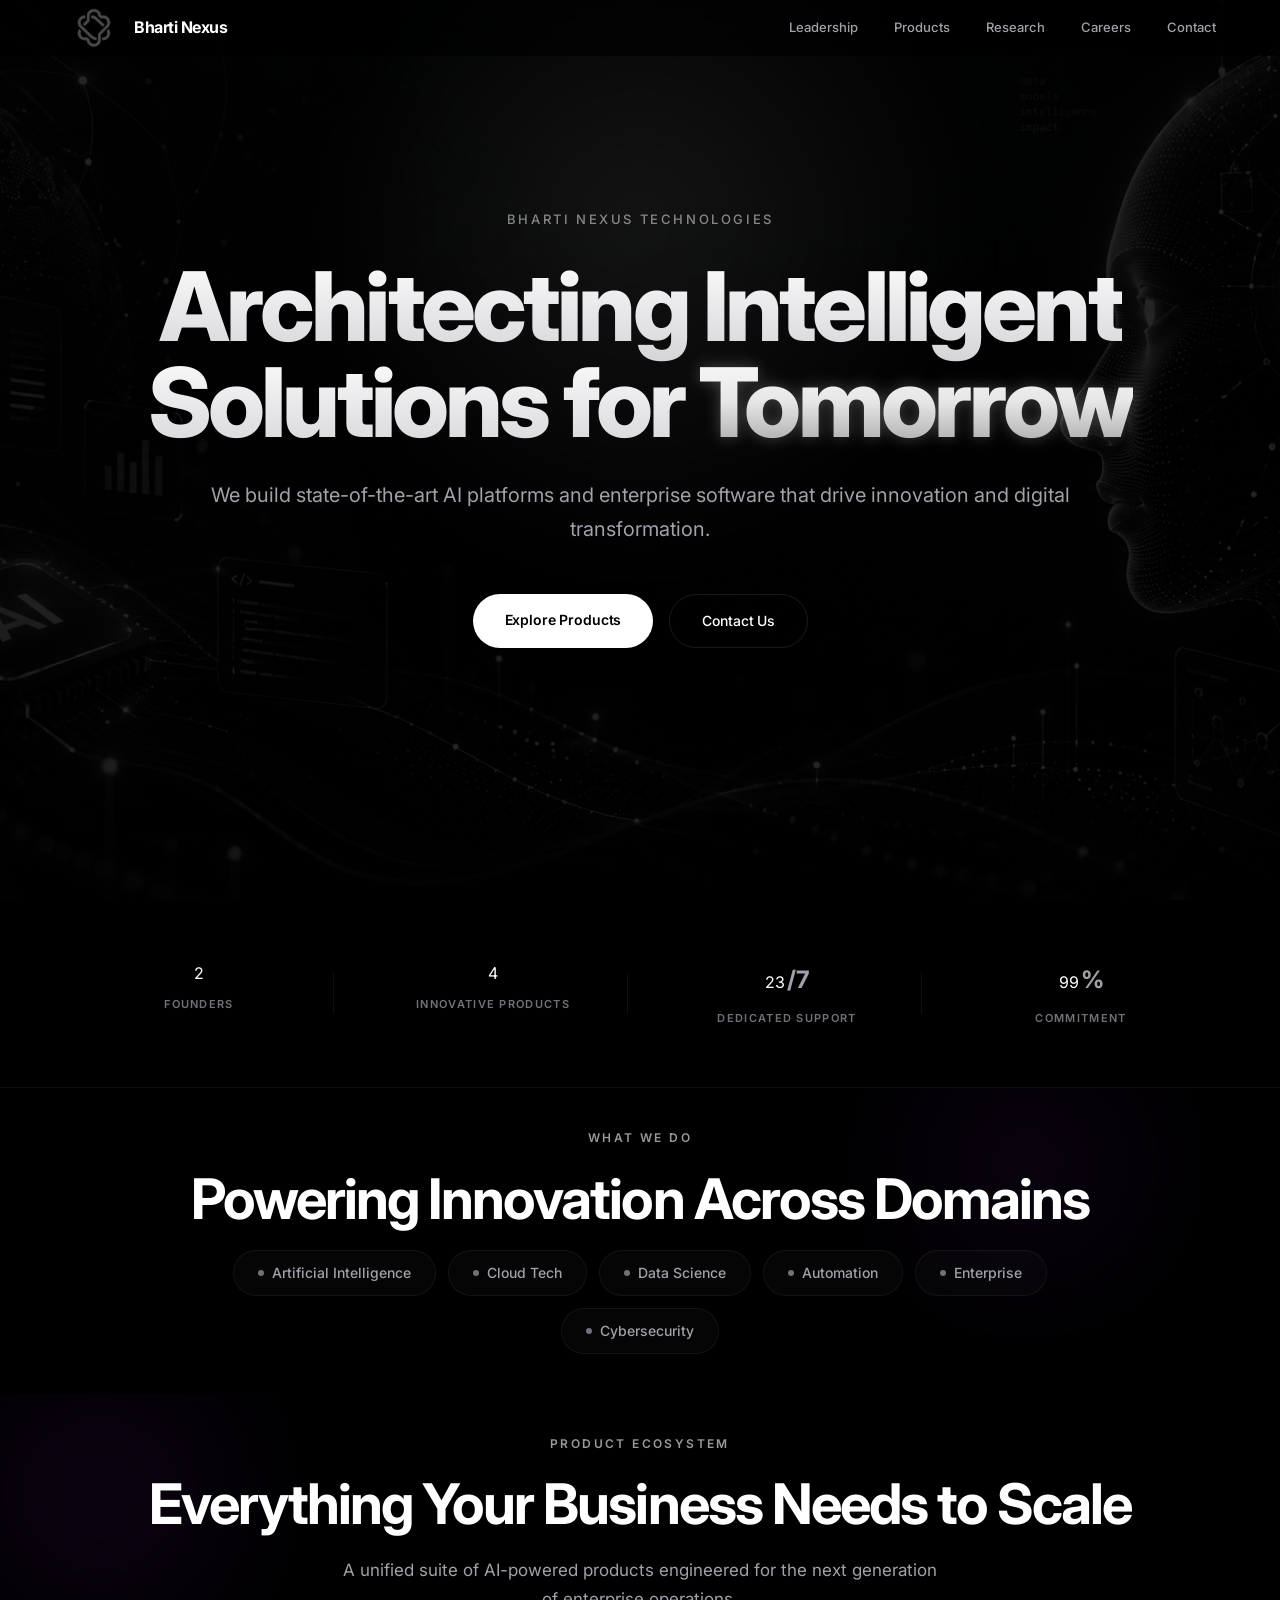
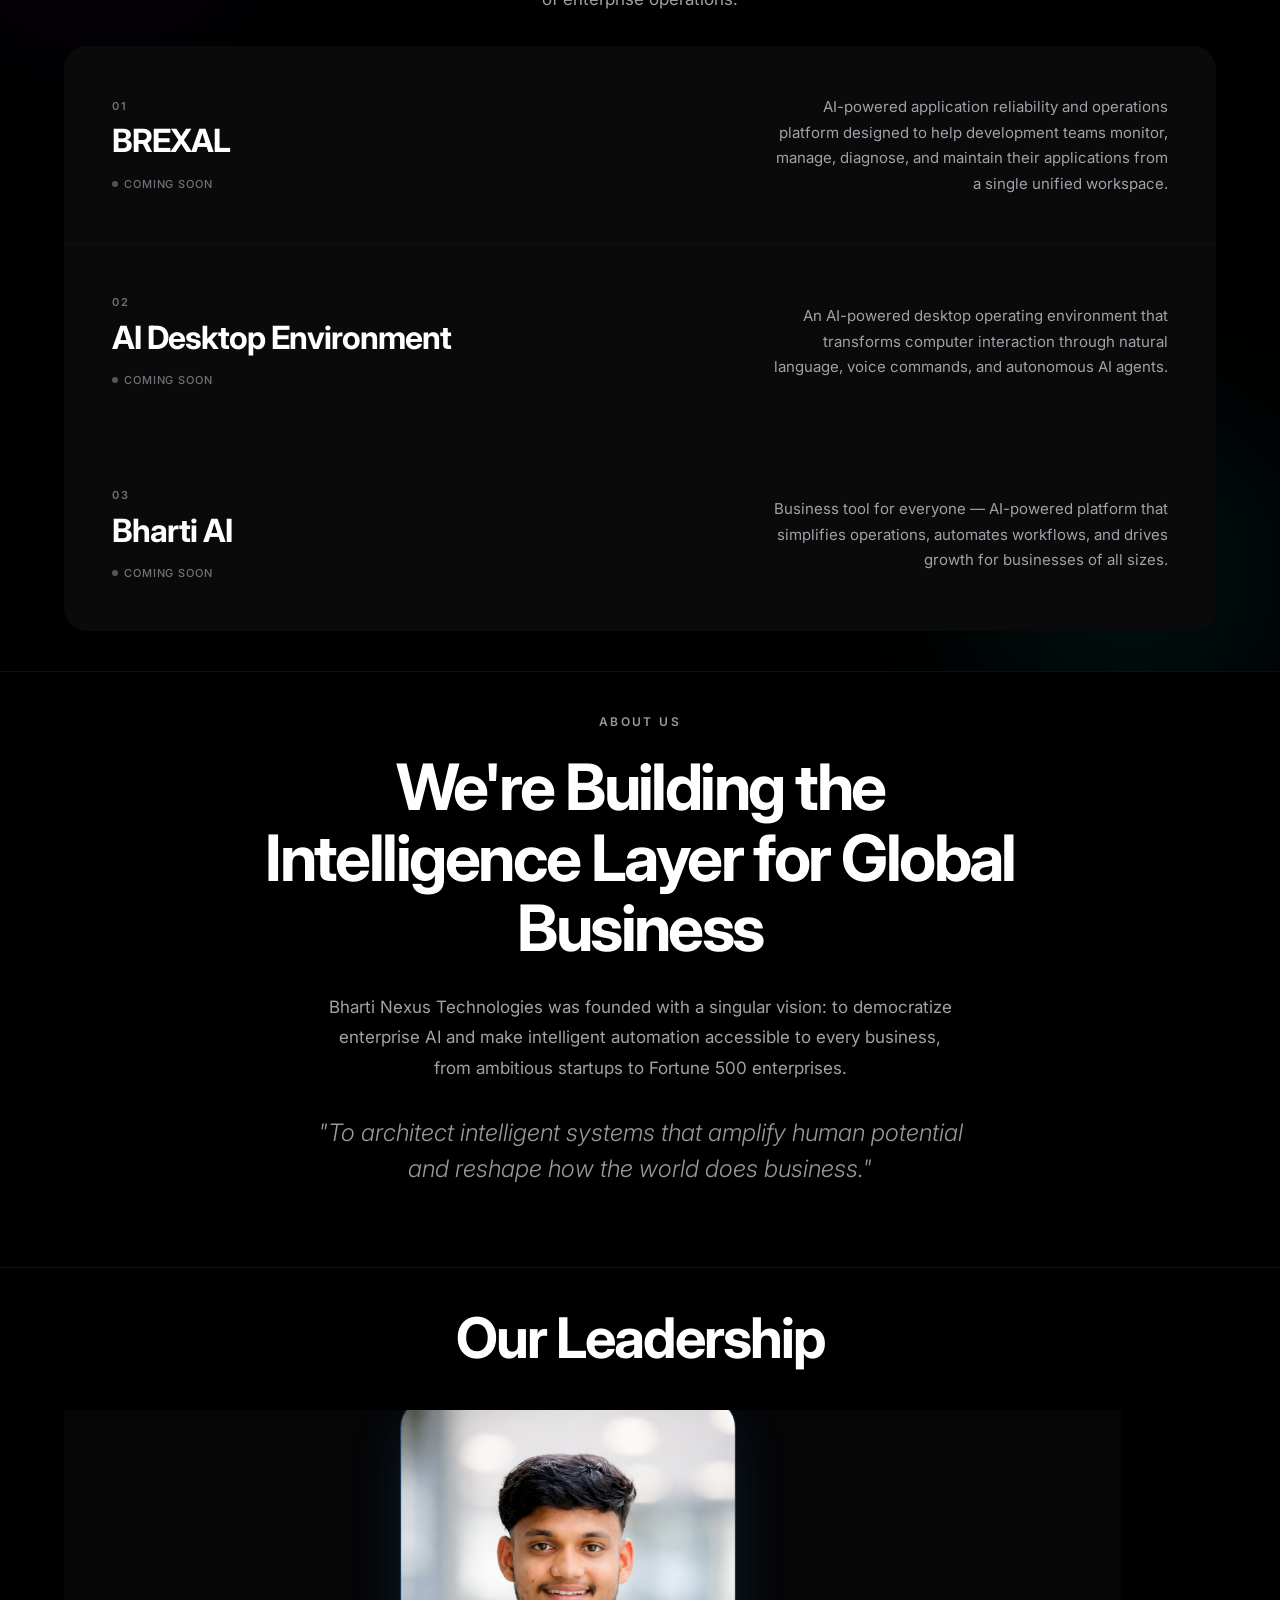
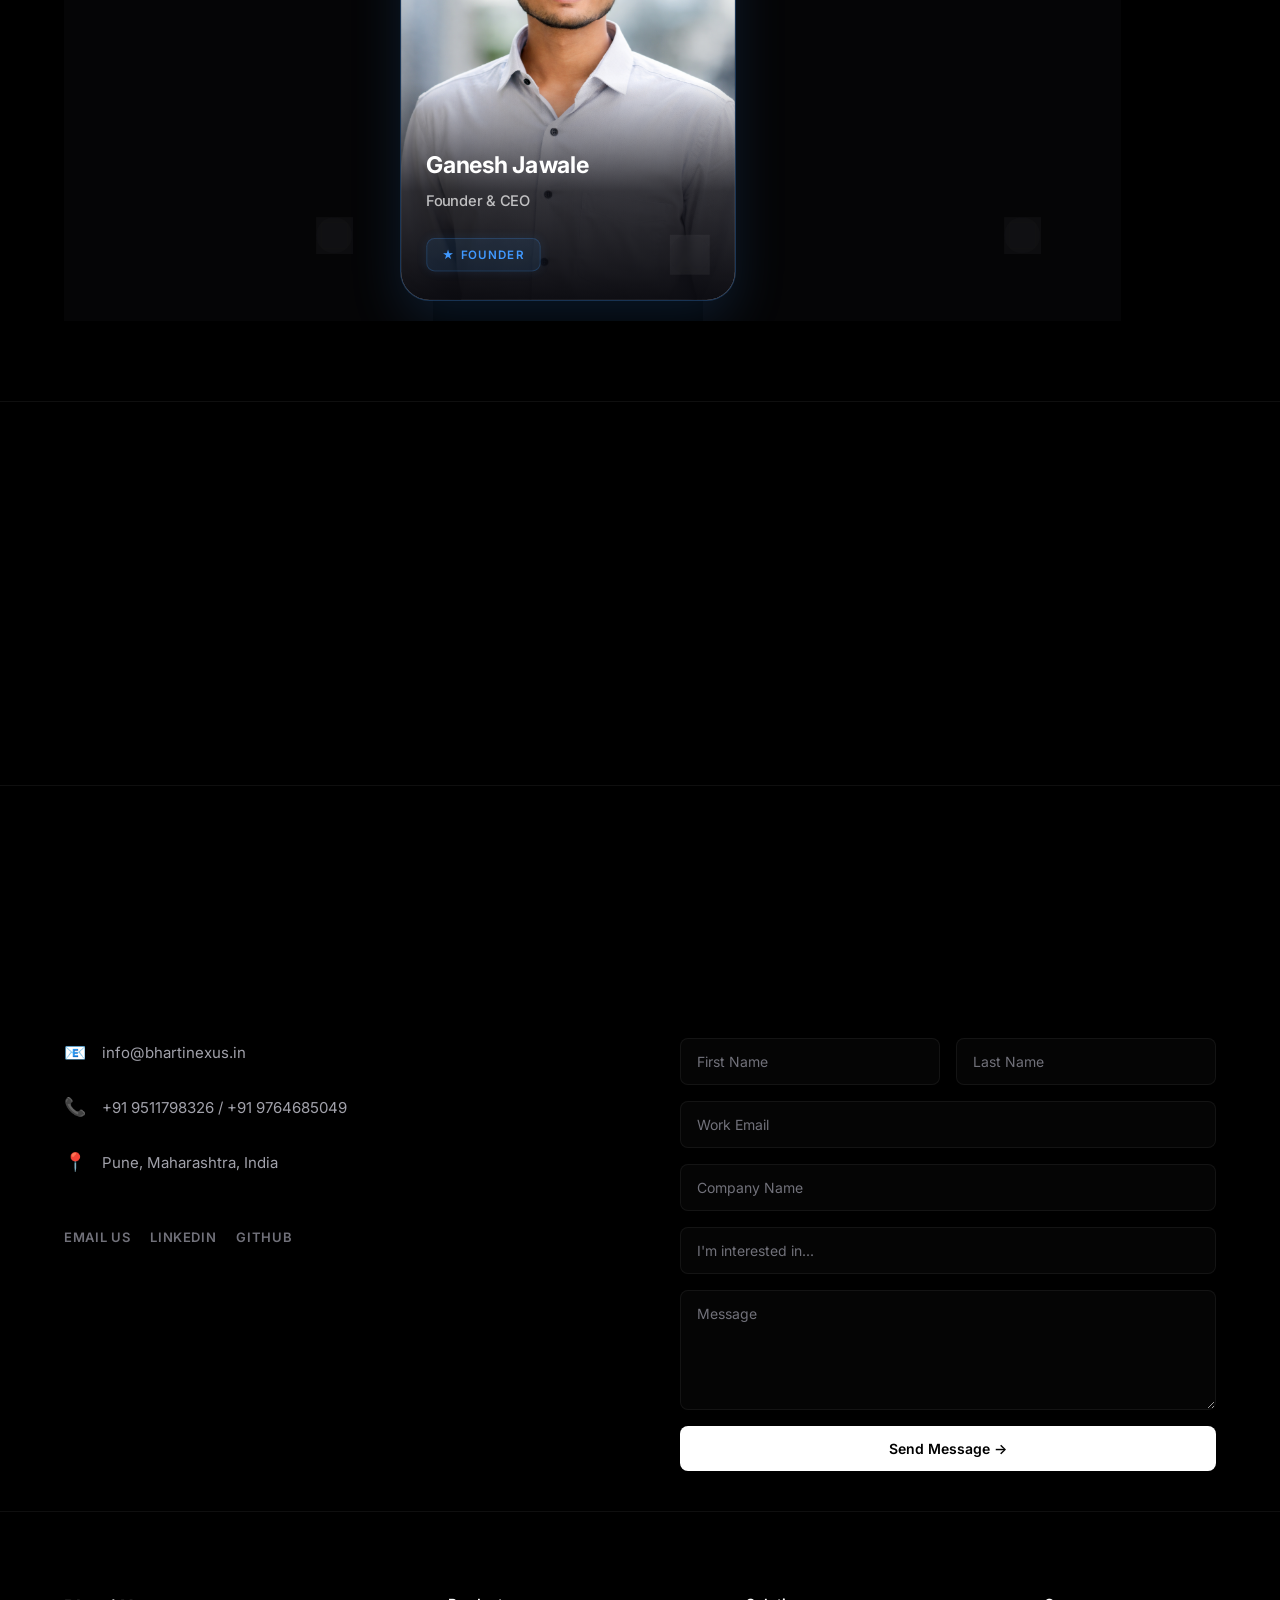
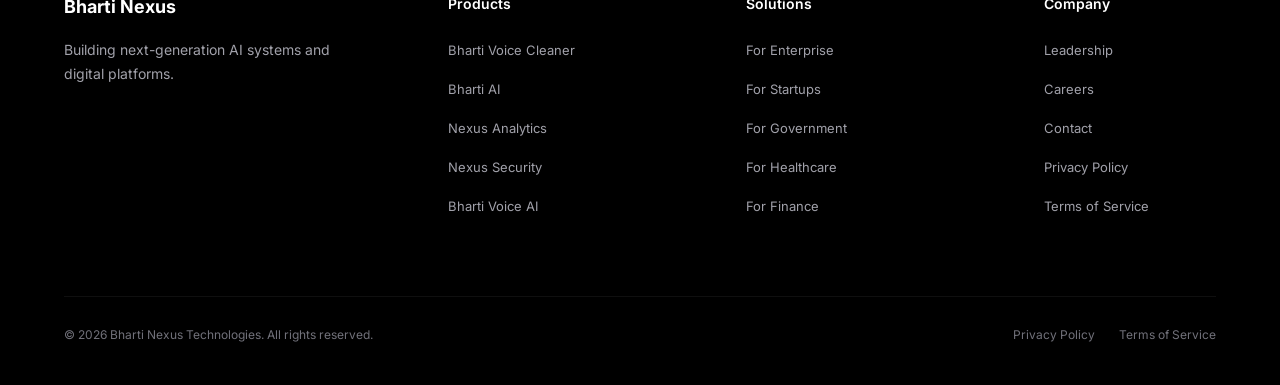
==== commit 1f39bd43: "Fix mojibake emojis and properly add favicon" ====
--- a/index.html
+++ b/index.html
@@ -66,6 +66,8 @@
       endpoint: 'http://localhost:5000/api/ingest/error'
     });
   </script>
+  <link rel="icon" href="assets/images/logo.png" type="image/png">
+  <link rel="apple-touch-icon" href="assets/images/logo.png">
 </head>
 <body>
 
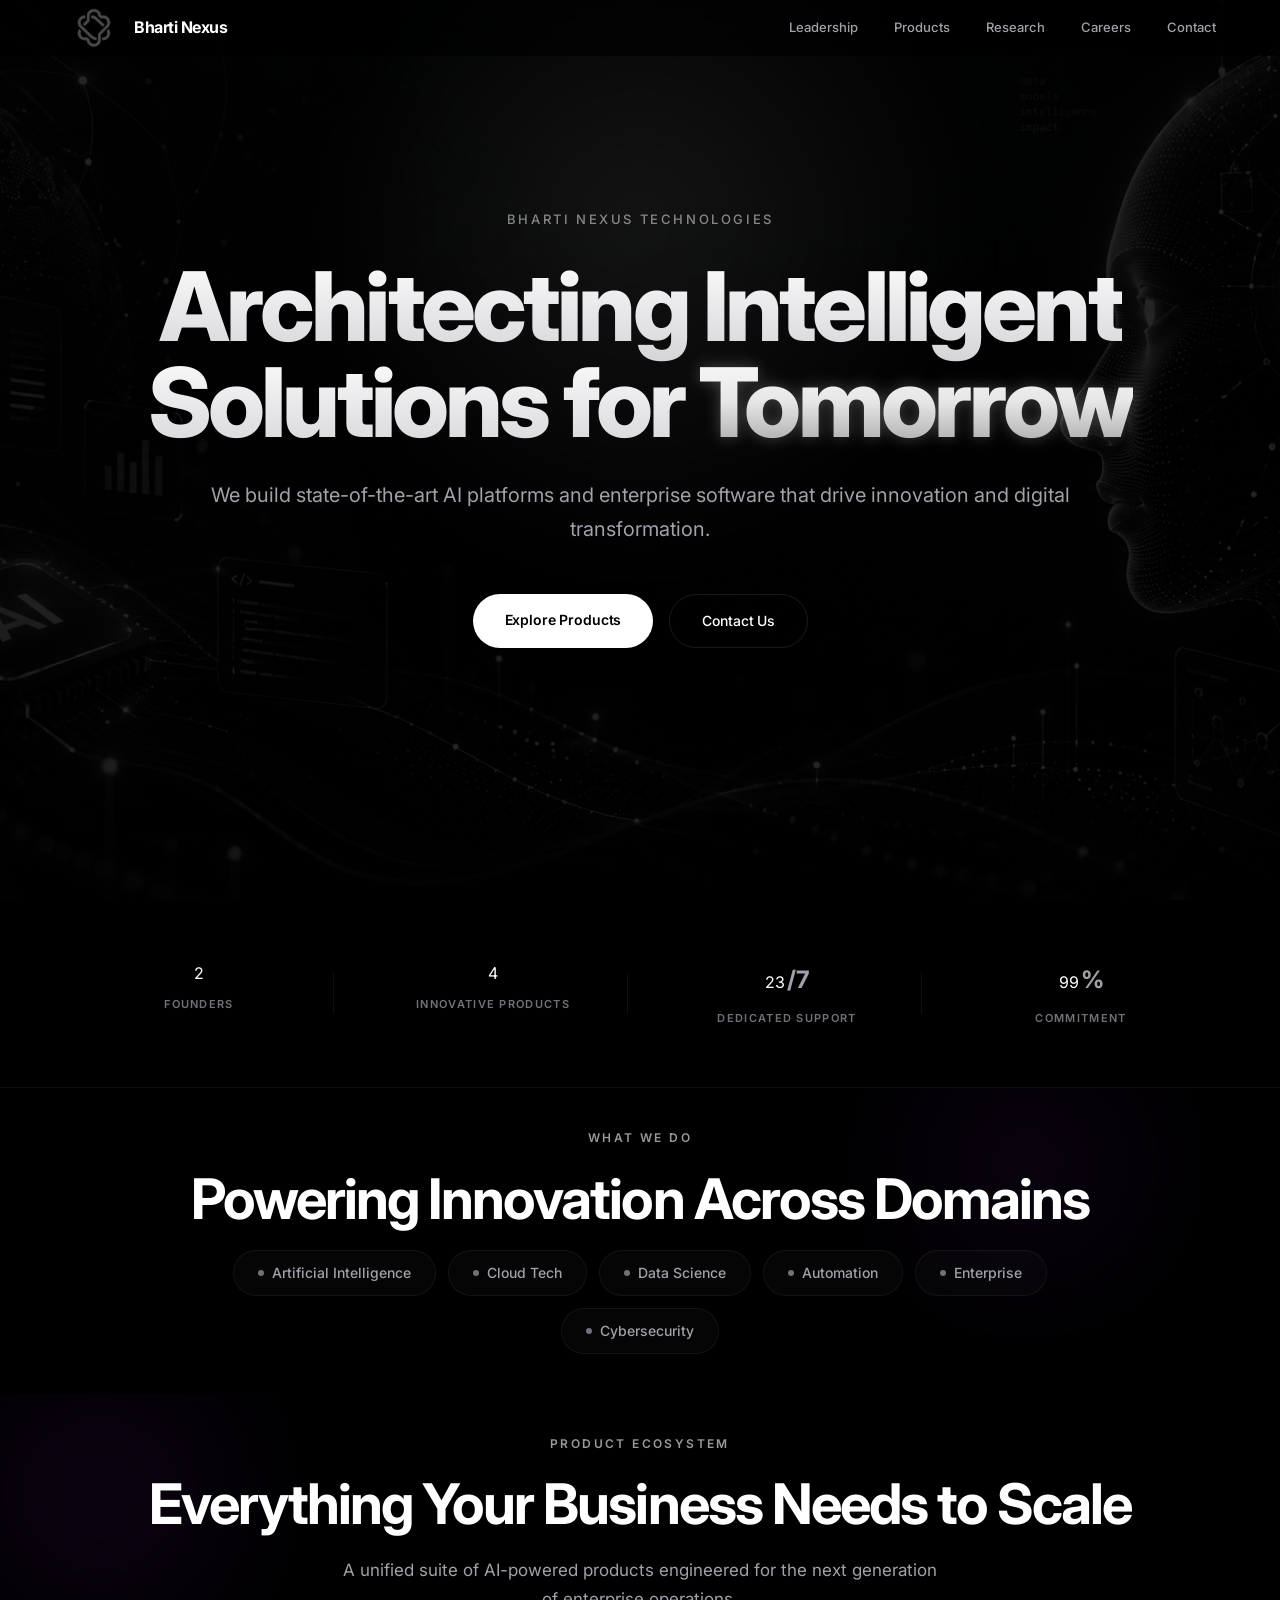
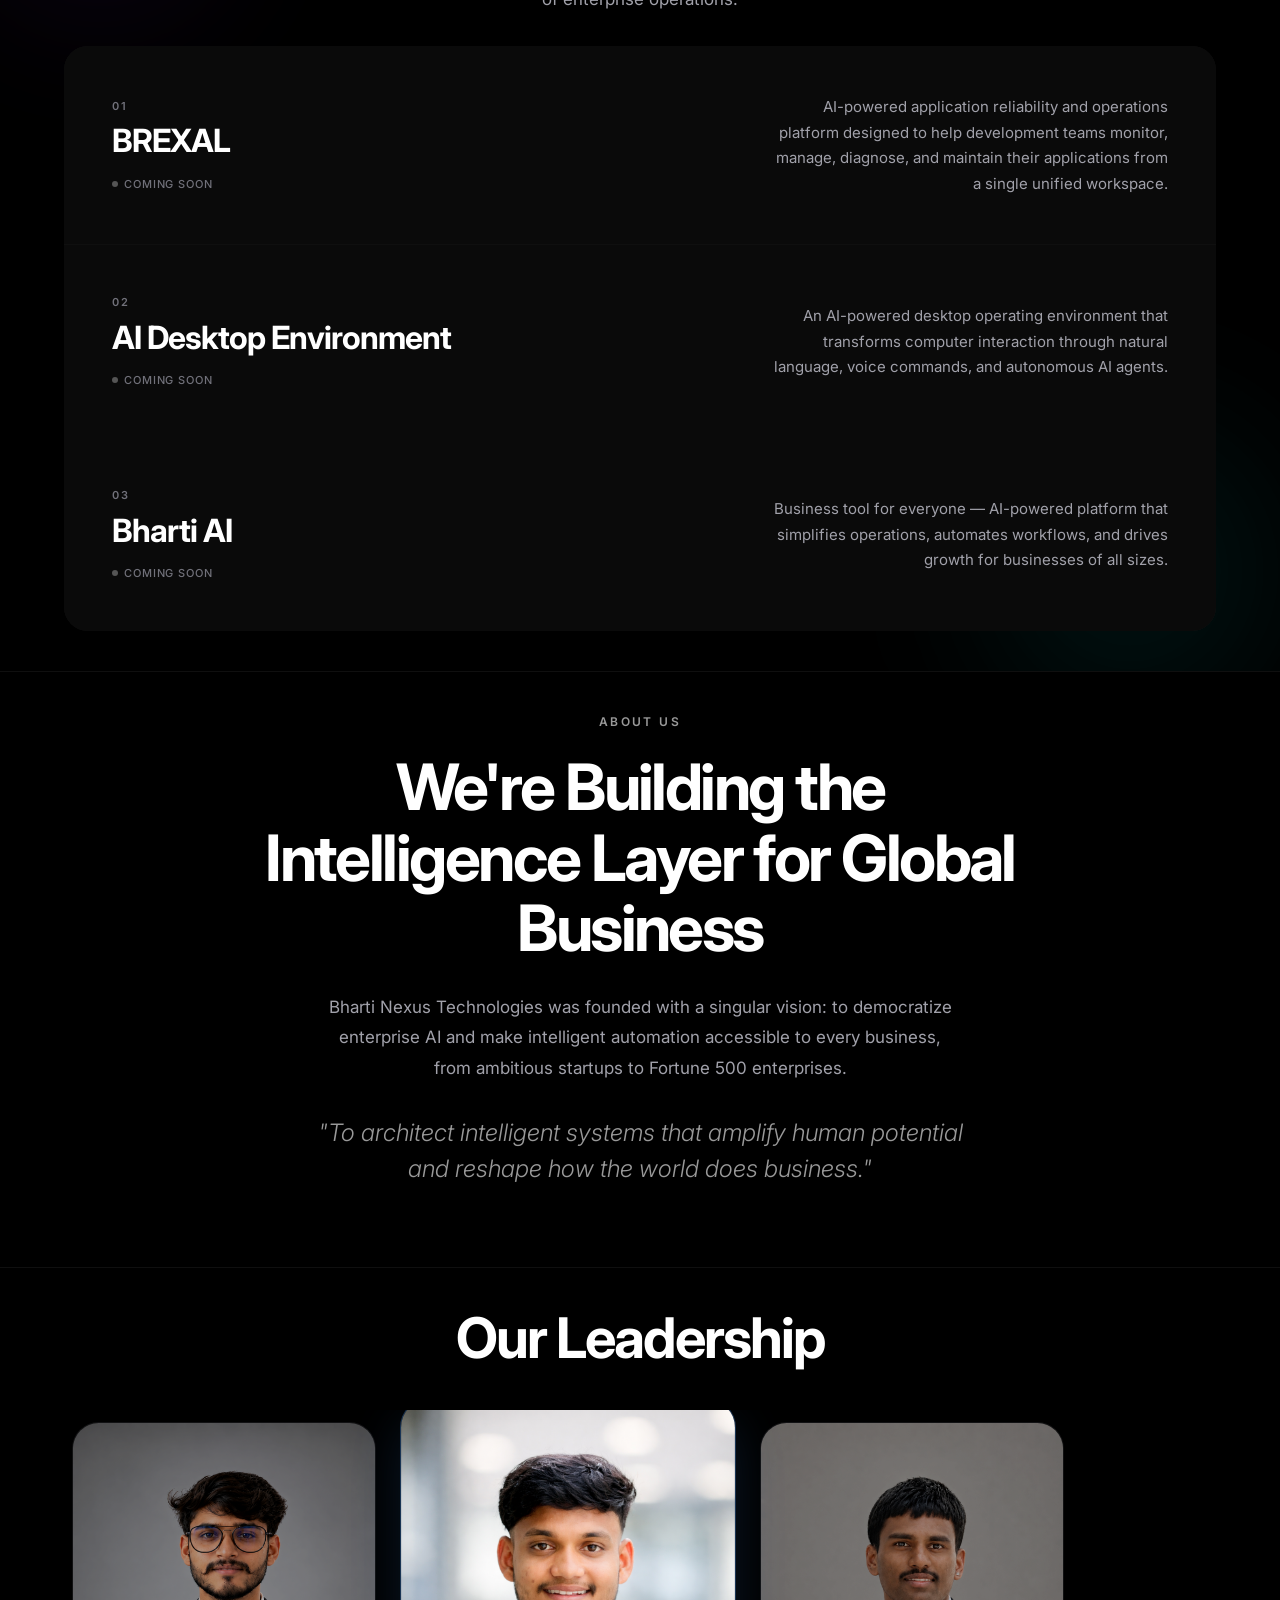
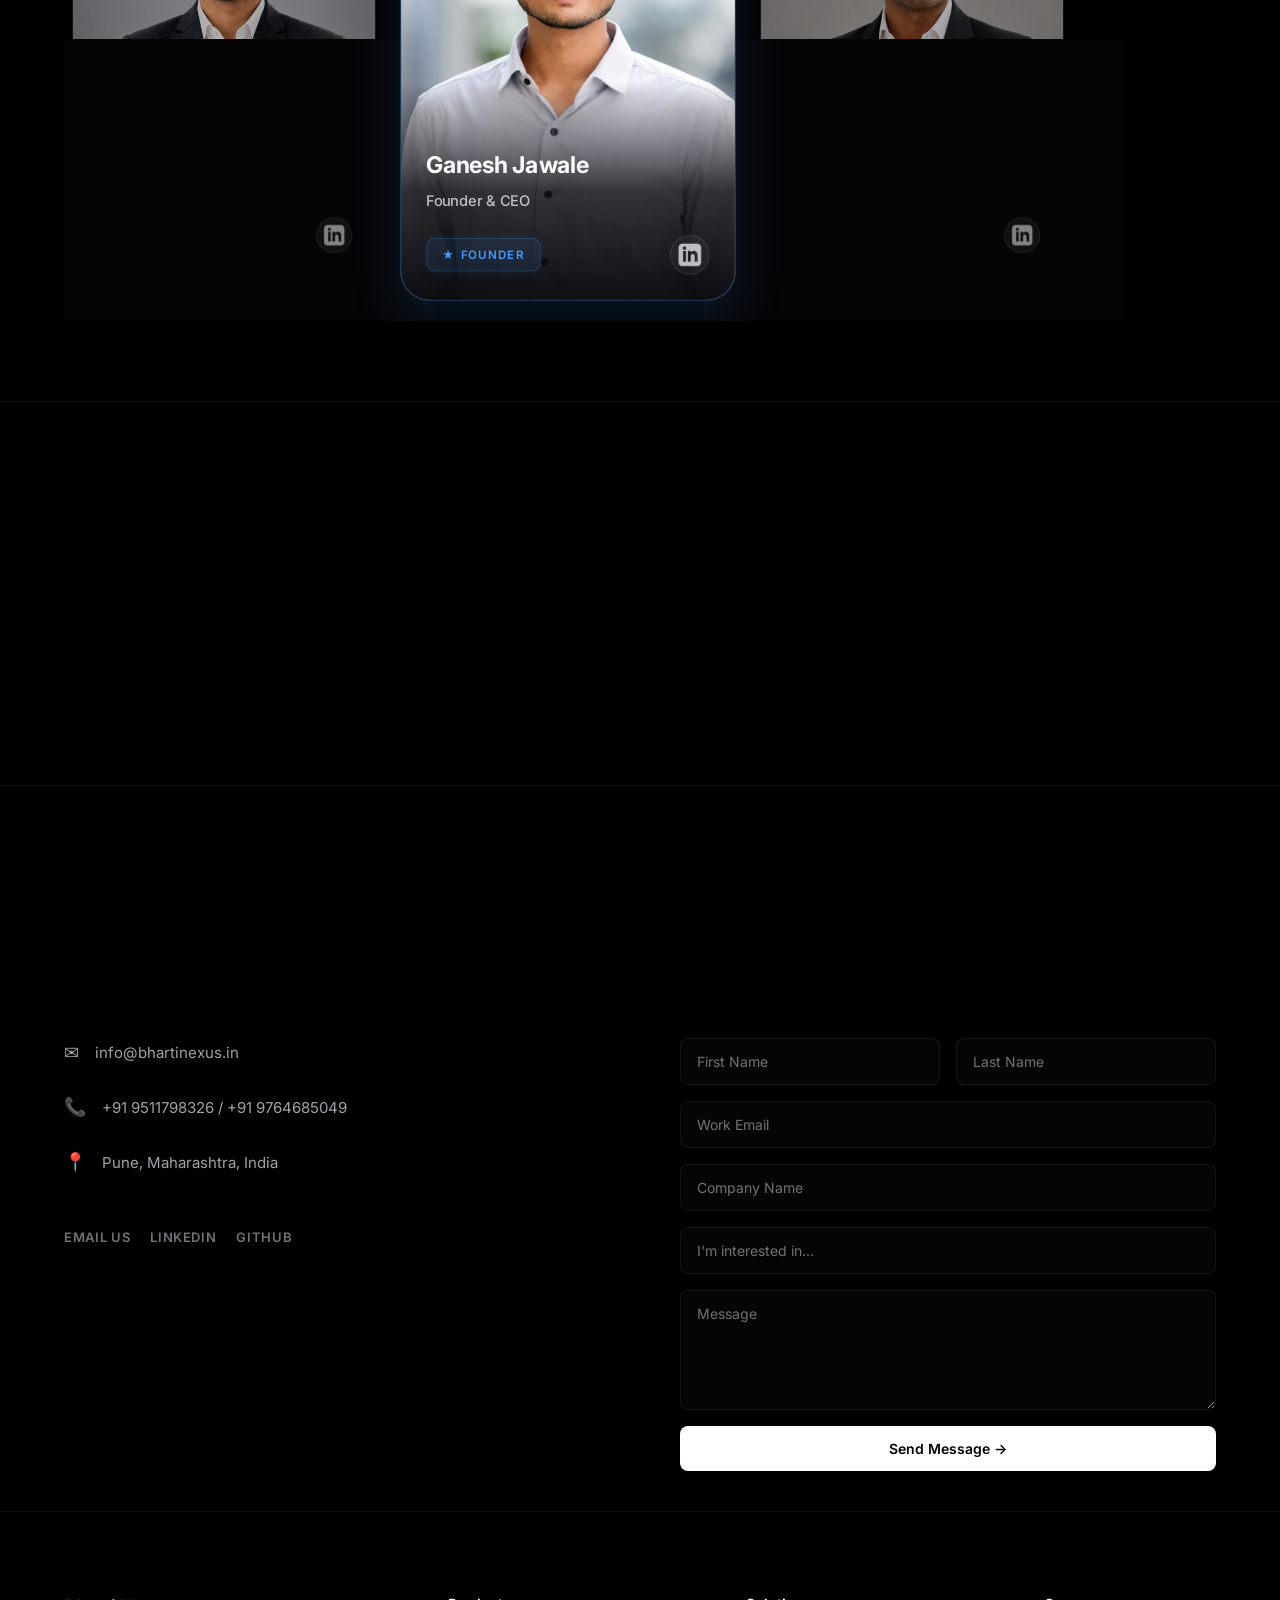
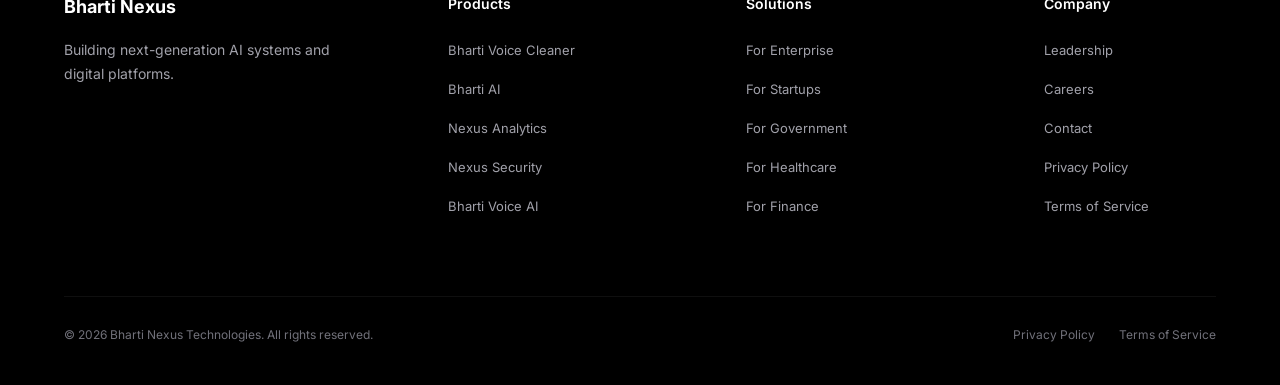
==== commit 6e81dbe7: "Fix final corrupted emojis using wildcard matching" ====
--- a/index.html
+++ b/index.html
@@ -307,16 +307,16 @@
       <div class="contact-grid">
         <div class="contact-info reveal">
           <div class="contact-item">
-            <span class="contact-icon">📧</span>
-            <span>info@bhartinexus.in</span>
+            <span class="contact-icon">&#9993;</span>
+              <span>info@bhartinexus.in</span>
           </div>
           <div class="contact-item">
-            <span class="contact-icon">📞</span>
-            <span>+91 9511798326 / +91 9764685049</span>
+            <span class="contact-icon">&#128222;</span>
+              <span>+91 9511798326 / +91 9764685049</span>
           </div>
           <div class="contact-item">
-            <span class="contact-icon">📍</span>
-            <span>Pune, Maharashtra, India</span>
+            <span class="contact-icon">&#128205;</span>
+              <span>Pune, Maharashtra, India</span>
           </div>
           
           <div class="social-links">
